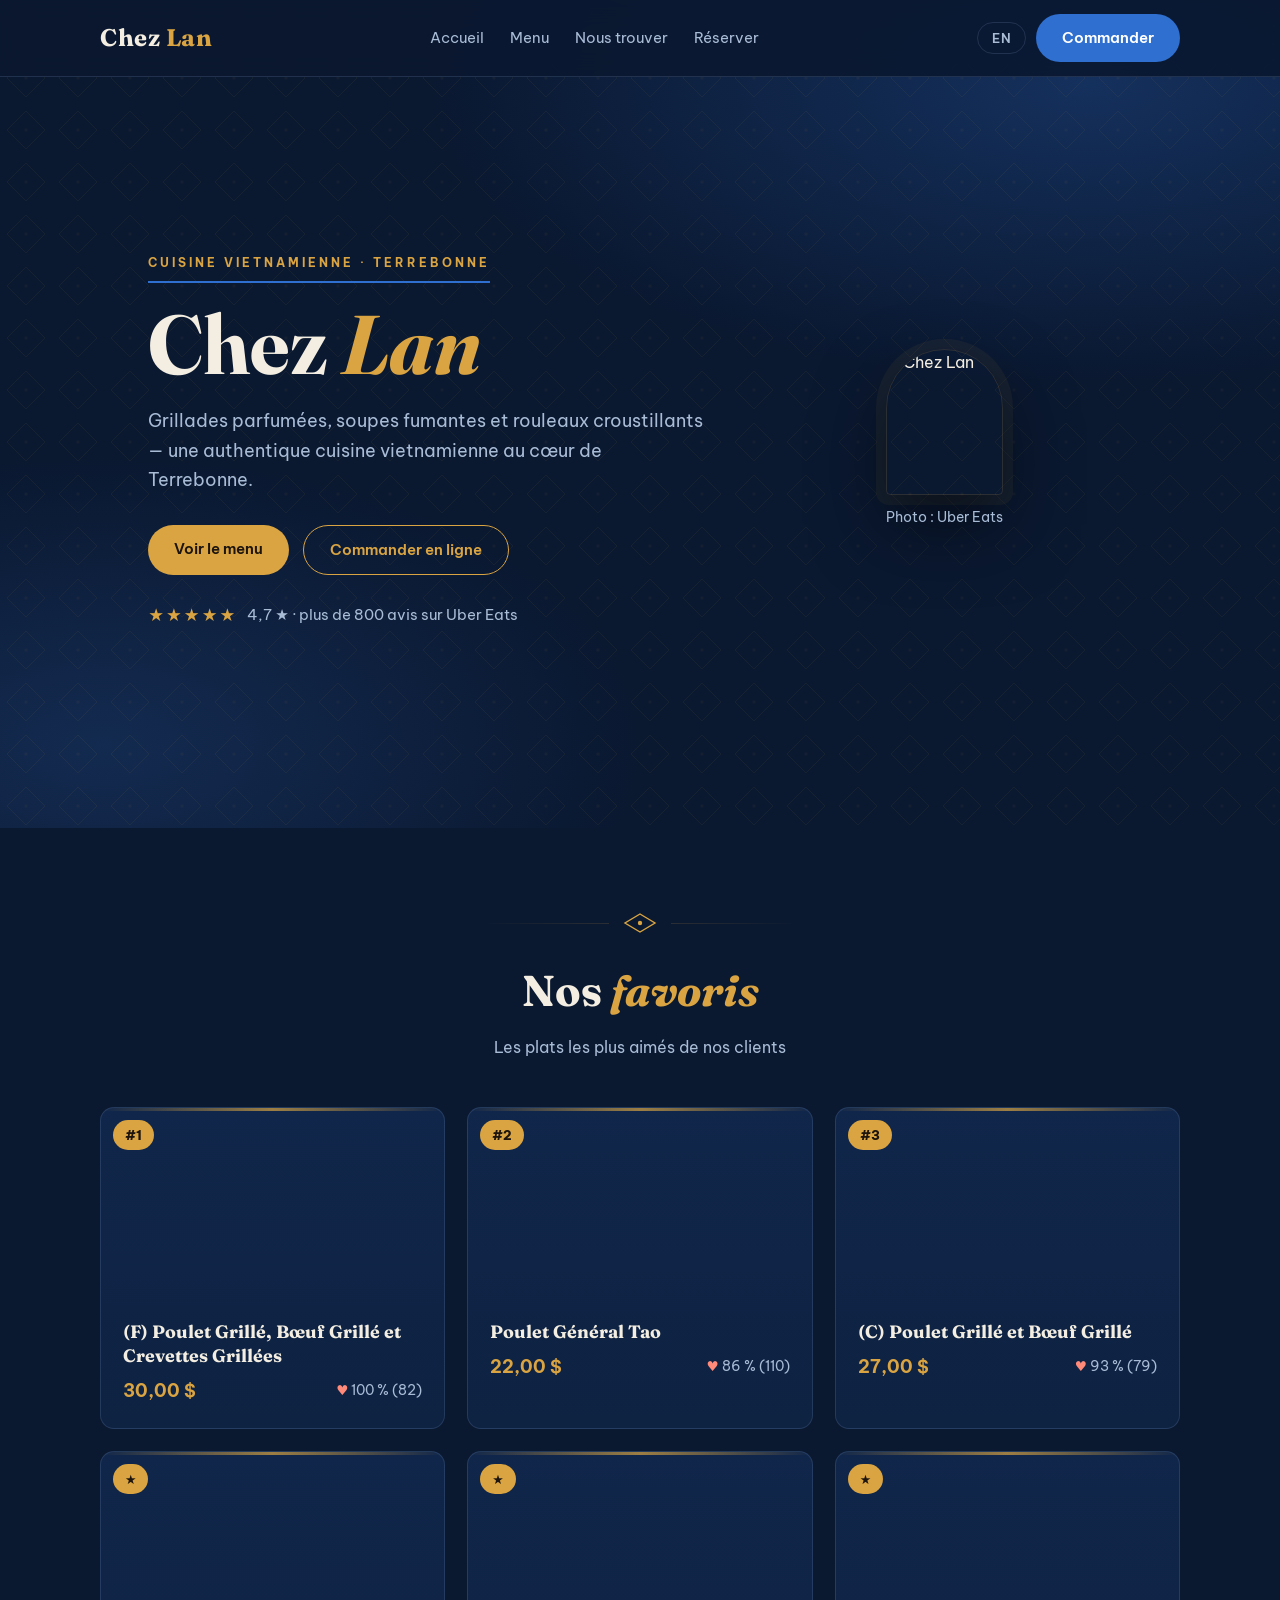
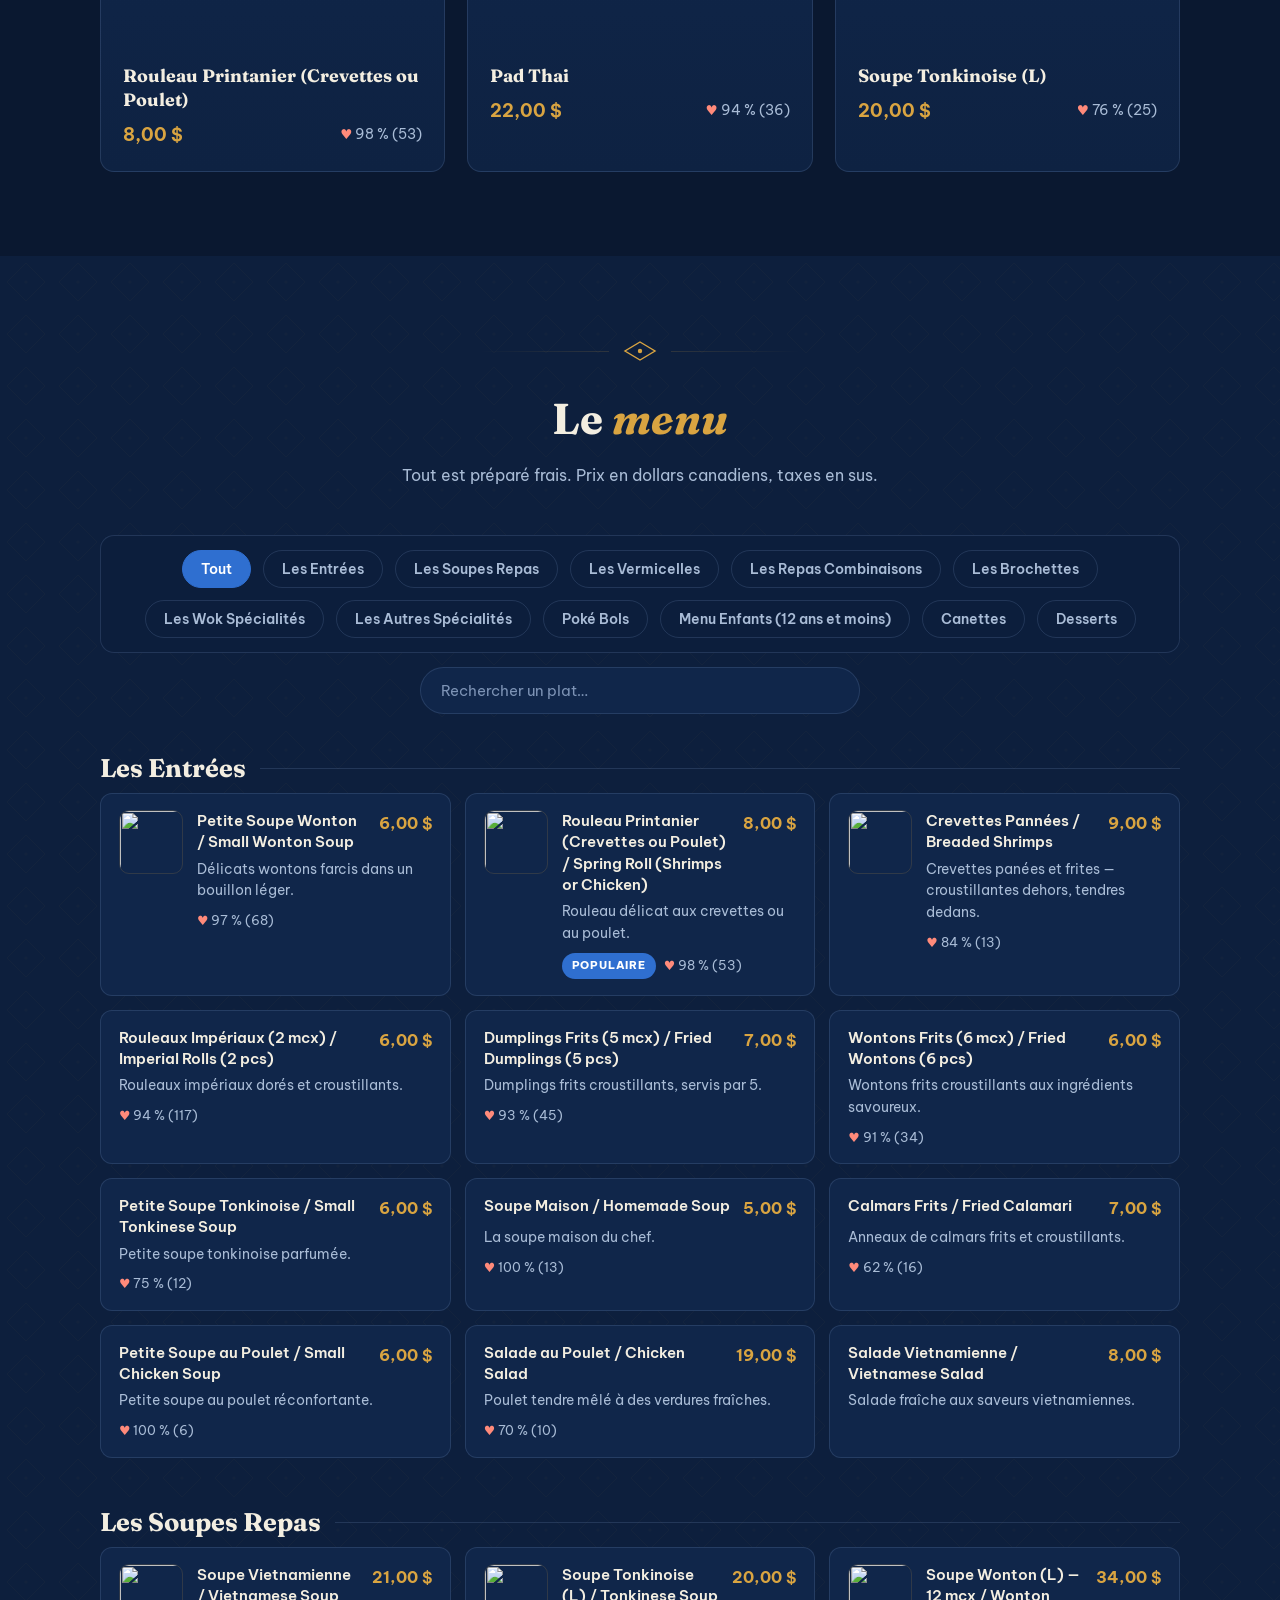
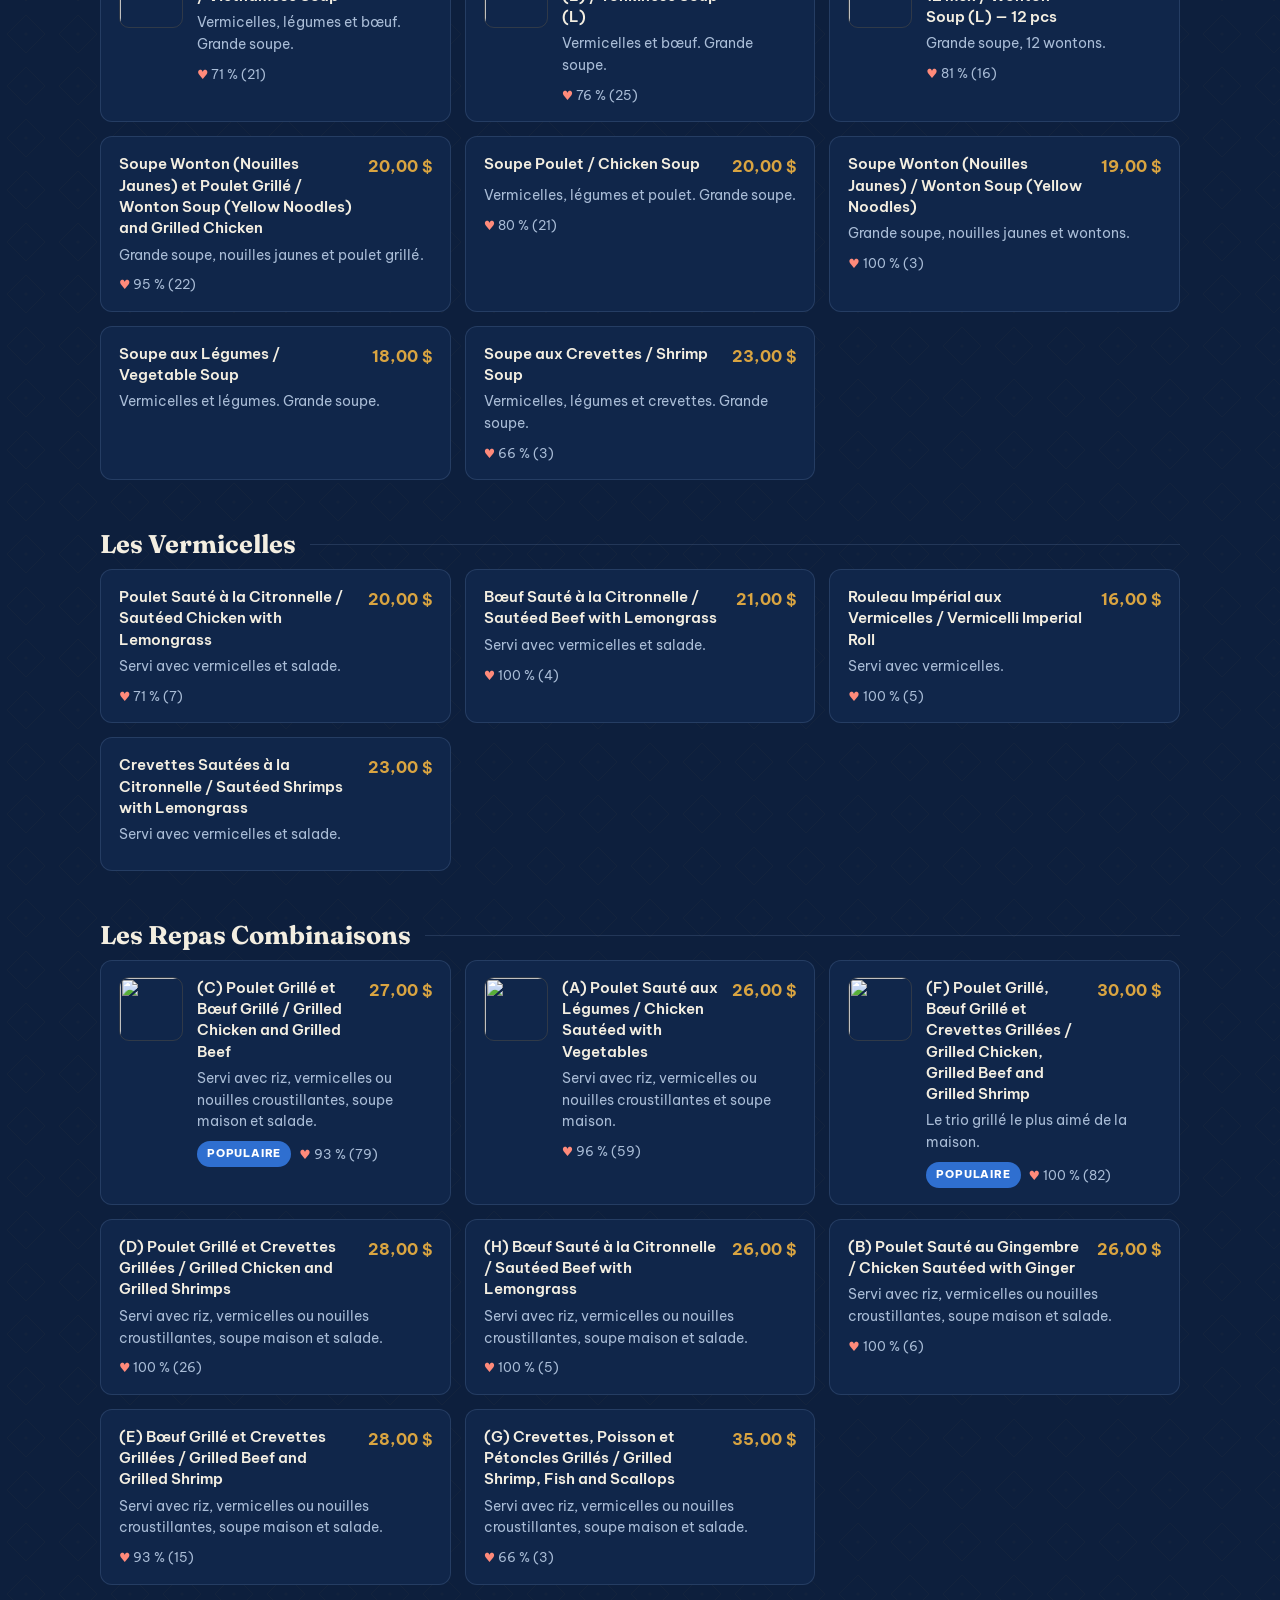
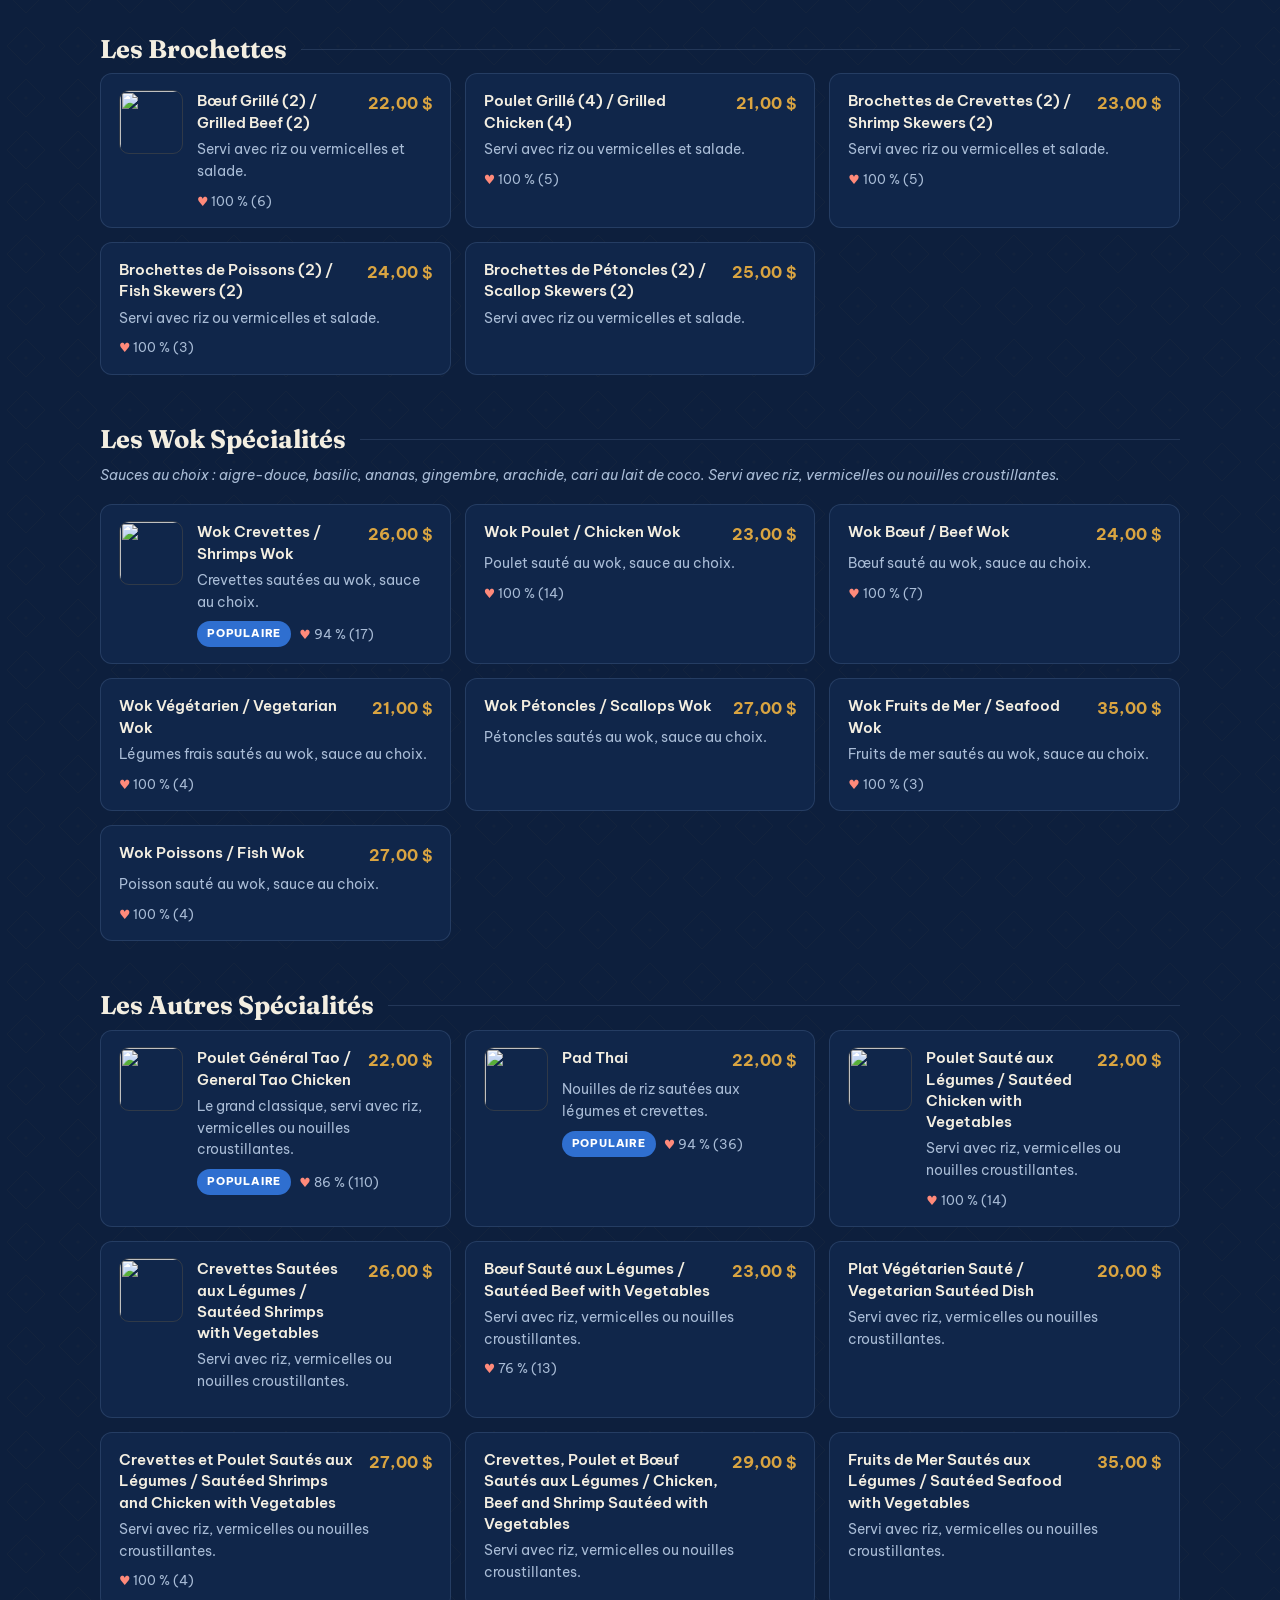
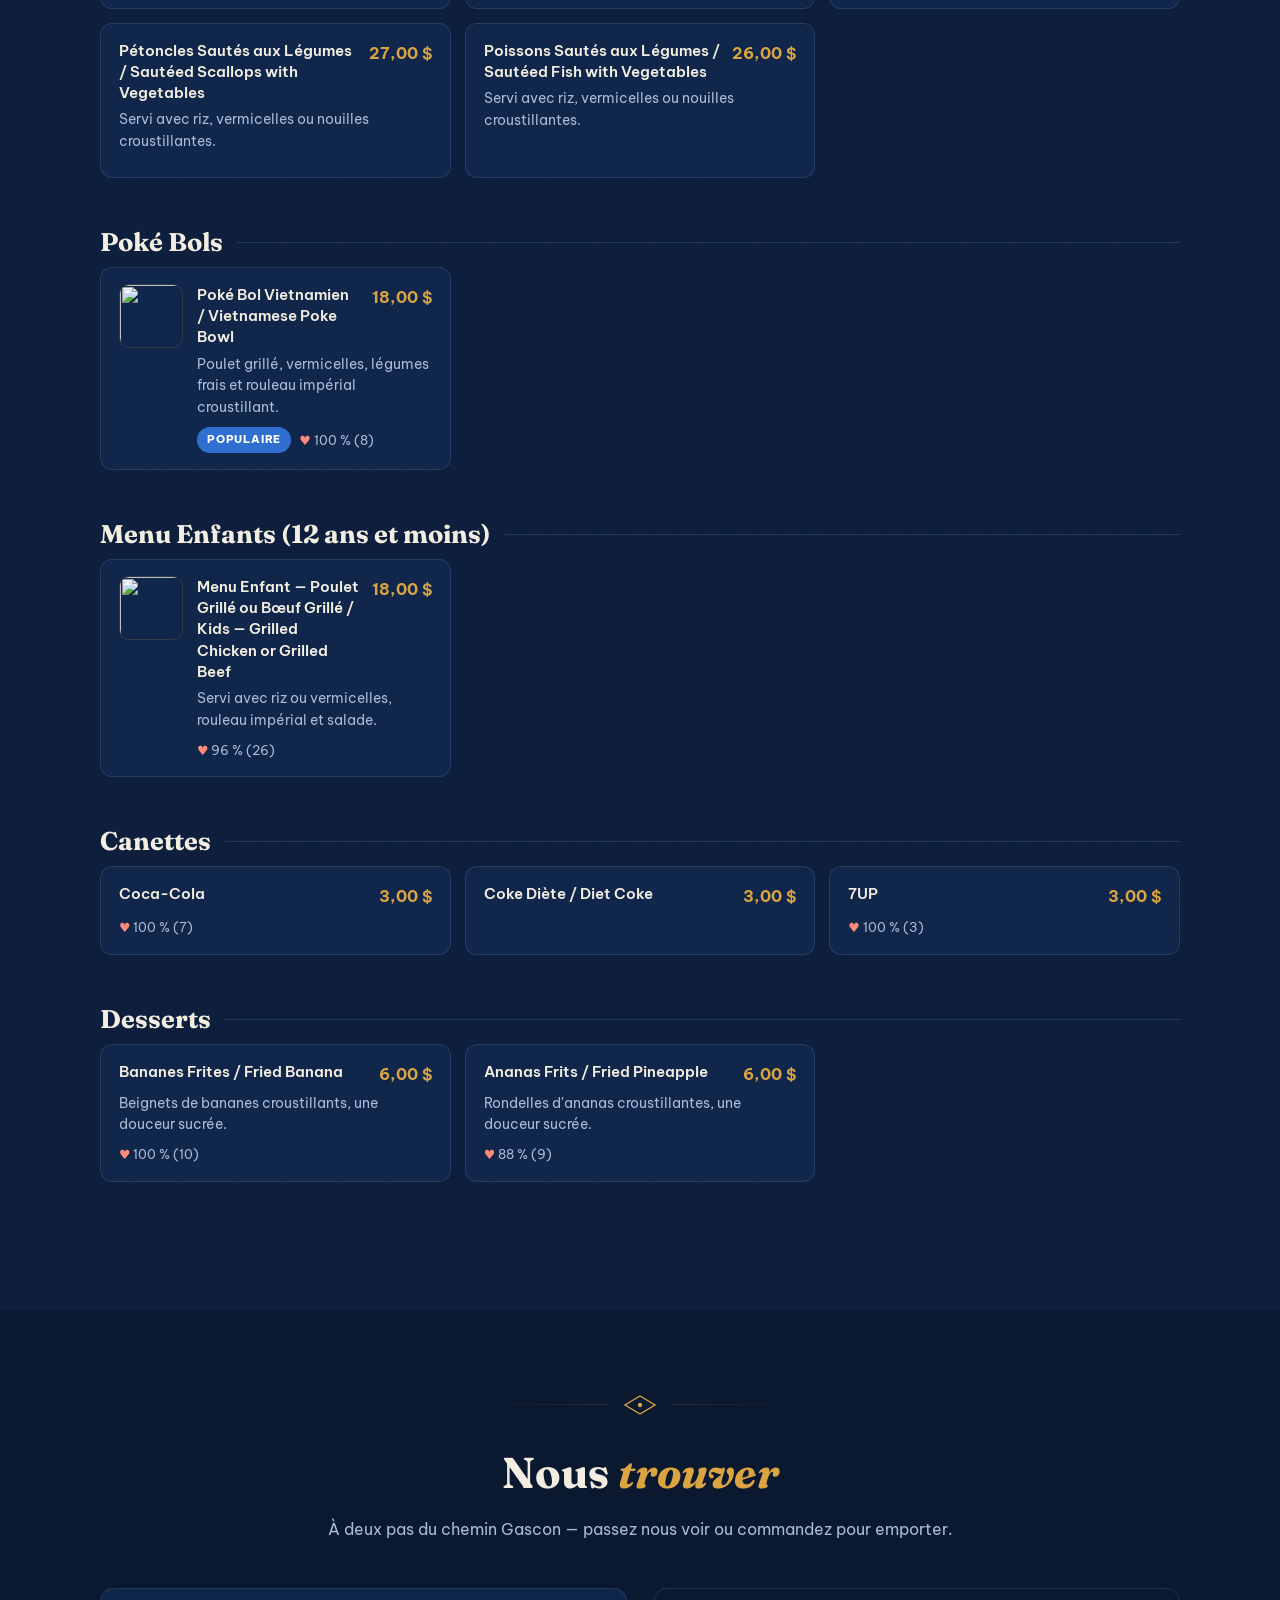
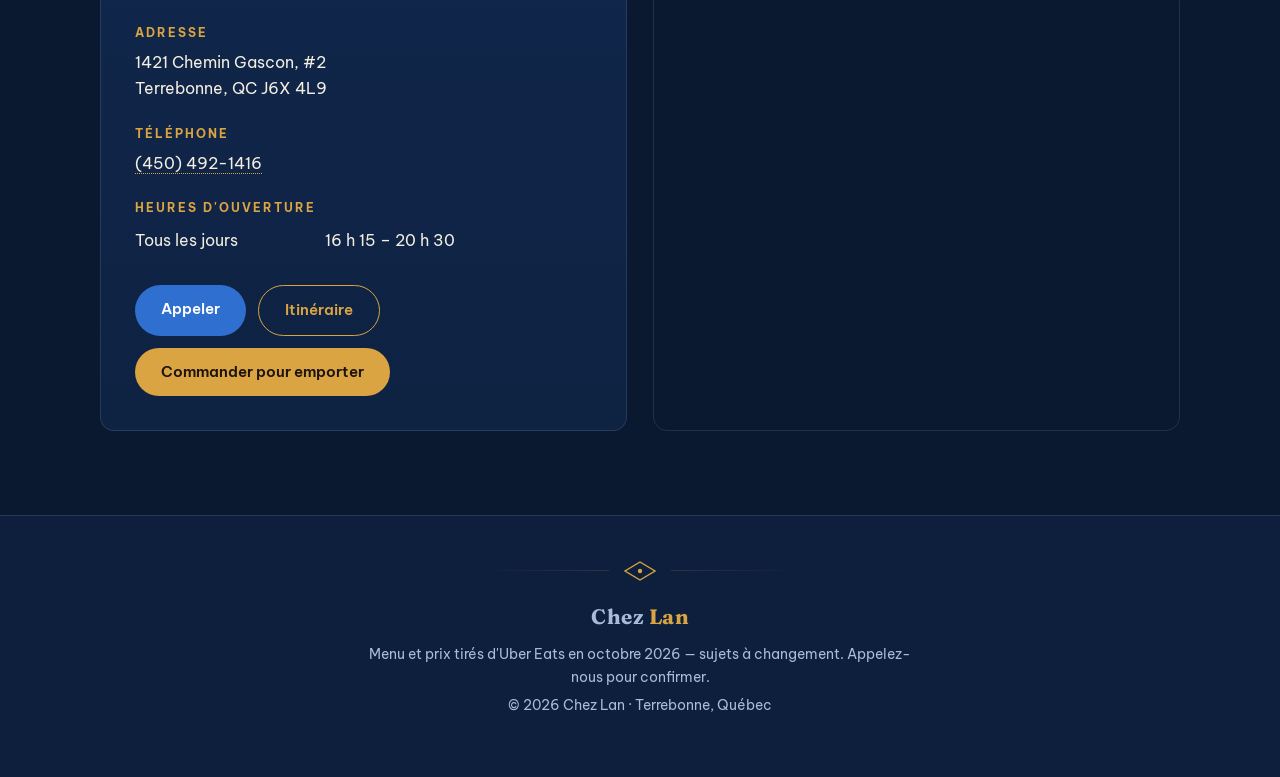
==== index.html @ f4a665b8 "Cache-bust assets; clearer activation error message" ====
<!DOCTYPE html>
<html lang="fr">
<head>
<meta charset="UTF-8">
<meta name="viewport" content="width=device-width, initial-scale=1.0">
<title>Chez Lan · Cuisine vietnamienne à Terrebonne</title>
<meta name="description" content="Chez Lan — authentique cuisine vietnamienne à Terrebonne. Grillades, soupes tonkinoises, vermicelles, rouleaux impériaux. Commandez en ligne ou appelez le (450) 492-1416.">
<link rel="preconnect" href="https://fonts.googleapis.com">
<link rel="preconnect" href="https://fonts.gstatic.com" crossorigin>
<link href="https://fonts.googleapis.com/css2?family=Fraunces:ital,opsz,wght@0,9..144,500;0,9..144,700;1,9..144,500;1,9..144,700&family=Be+Vietnam+Pro:wght@400;500;600;700&display=swap" rel="stylesheet">
<link rel="stylesheet" href="styles.css?v=2">
</head>
<body>

<nav class="nav">
  <div class="nav-inner">
    <a class="brand" href="#top">Chez <span>Lan</span></a>
    <div class="nav-links">
      <a href="#top" data-i18n="nav.home">Accueil</a>
      <a href="#favoris" data-i18n="nav.menu">Menu</a>
      <a href="#infos" data-i18n="nav.info">Nous trouver</a>
      <a href="reservation.html" data-i18n="nav.book">Réserver</a>
    </div>
    <div class="nav-cta">
      <button class="nav-toggle" id="navToggle" aria-label="Menu">☰</button>
      <button class="lang-toggle" id="langBtn">EN</button>
      <a class="btn order-link" href="#" target="_blank" rel="noopener" data-i18n="nav.order">Commander</a>
    </div>
  </div>
</nav>

<header class="hero" id="top">
  <div class="wrap">
    <div class="hero-grid no-photo" id="heroGrid">
      <div class="hero-content">
        <span class="kicker" data-i18n="hero.kicker">Cuisine vietnamienne · Terrebonne</span>
        <h1>Chez <em>Lan</em></h1>
        <p class="lead" data-i18n="hero.sub">Grillades parfumées, soupes fumantes et rouleaux croustillants — une authentique cuisine vietnamienne au cœur de Terrebonne.</p>
        <div class="hero-ctas">
          <a class="btn btn-gold" href="#menu" data-i18n="hero.cta1">Voir le menu</a>
          <a class="btn btn-outline order-link" href="#" target="_blank" rel="noopener" data-i18n="hero.cta2">Commander en ligne</a>
        </div>
        <div class="rating">
          <span class="stars">★★★★★</span>
          <span data-i18n="hero.rating">4,7 ★ · plus de 800 avis sur Uber Eats</span>
        </div>
      </div>
      <figure class="hero-photo" id="heroPhoto" style="display:none">
        <div>
          <img id="heroImg" src="" alt="Chez Lan" referrerpolicy="no-referrer">
          <figcaption data-i18n="hero.photocap">Photo : Uber Eats</figcaption>
        </div>
      </figure>
    </div>
  </div>
</header>

<section id="favoris">
  <div class="wrap">
    <div class="sec-head">
      <div class="vn-divider" aria-hidden="true">
        <svg width="34" height="22" viewBox="0 0 34 22"><path d="M17 2 L32 11 L17 20 L2 11 Z" fill="none" stroke="#d9a441" stroke-width="1.4"/><circle cx="17" cy="11" r="2.2" fill="#d9a441"/></svg>
      </div>
      <h2 data-i18n="fav.title">Nos <em>favoris</em></h2>
      <p data-i18n="fav.sub">Les plats les plus aimés de nos clients</p>
    </div>
    <div class="fav-grid" id="favGrid"></div>
  </div>
</section>

<section id="menu">
  <div class="wrap">
    <div class="sec-head">
      <div class="vn-divider" aria-hidden="true">
        <svg width="34" height="22" viewBox="0 0 34 22"><path d="M17 2 L32 11 L17 20 L2 11 Z" fill="none" stroke="#d9a441" stroke-width="1.4"/><circle cx="17" cy="11" r="2.2" fill="#d9a441"/></svg>
      </div>
      <h2 data-i18n="menu.title">Le <em>menu</em></h2>
      <p data-i18n="menu.sub">Tout est préparé frais. Prix en dollars canadiens, taxes en sus.</p>
    </div>
    <div class="menu-controls" id="tabs"></div>
    <div class="search-row">
      <input class="search" id="search" data-i18n-ph="menu.search" placeholder="Rechercher un plat…">
    </div>
    <div id="menuList"></div>
  </div>
</section>

<section id="infos">
  <div class="wrap">
    <div class="sec-head">
      <div class="vn-divider" aria-hidden="true">
        <svg width="34" height="22" viewBox="0 0 34 22"><path d="M17 2 L32 11 L17 20 L2 11 Z" fill="none" stroke="#d9a441" stroke-width="1.4"/><circle cx="17" cy="11" r="2.2" fill="#d9a441"/></svg>
      </div>
      <h2 data-i18n="info.title">Nous <em>trouver</em></h2>
      <p data-i18n="info.sub">À deux pas du chemin Gascon — passez nous voir ou commandez pour emporter.</p>
    </div>
    <div class="info-grid">
      <div class="info-card">
        <div class="info-row">
          <h4 data-i18n="info.addr">Adresse</h4>
          <p>1421 Chemin Gascon, #2<br>Terrebonne, QC J6X 4L9</p>
        </div>
        <div class="info-row">
          <h4 data-i18n="info.phone">Téléphone</h4>
          <p><a href="tel:+14504921416">(450) 492-1416</a></p>
        </div>
        <div class="info-row">
          <h4 data-i18n="info.hours">Heures d'ouverture</h4>
          <div class="hours-line"><span data-i18n="info.everyday">Tous les jours</span><span data-i18n="info.hourval">16 h 15 – 20 h 30</span></div>
        </div>
        <div class="info-ctas">
          <a class="btn" href="tel:+14504921416" data-i18n="info.call">Appeler</a>
          <a class="btn btn-outline" href="https://www.google.com/maps/dir/?api=1&destination=1421+Chemin+Gascon+Terrebonne+QC" target="_blank" rel="noopener" data-i18n="info.directions">Itinéraire</a>
          <a class="btn btn-gold order-link" href="#" target="_blank" rel="noopener" data-i18n="info.order">Commander pour emporter</a>
        </div>
      </div>
      <div class="map-frame">
        <iframe title="Carte — Chez Lan, Terrebonne" loading="lazy"
          src="https://www.google.com/maps?q=1421%20Chemin%20Gascon%2C%20Terrebonne%2C%20QC%20J6X%204L9&output=embed"></iframe>
      </div>
    </div>
  </div>
</section>

<footer>
  <div class="wrap">
    <div class="vn-divider" aria-hidden="true">
      <svg width="34" height="22" viewBox="0 0 34 22"><path d="M17 2 L32 11 L17 20 L2 11 Z" fill="none" stroke="#d9a441" stroke-width="1.4"/><circle cx="17" cy="11" r="2.2" fill="#d9a441"/></svg>
    </div>
    <span class="brand">Chez <span>Lan</span></span>
    <p data-i18n="foot.note">Menu et prix tirés d'Uber Eats en octobre 2026 — sujets à changement. Appelez-nous pour confirmer.</p>
    <p data-i18n="foot.rights">© 2026 Chez Lan · Terrebonne, Québec</p>
  </div>
</footer>

<script src="menu.js?v=2"></script>
<script src="app.js?v=2"></script>
</body>
</html>
---- styles.css ----
/* Chez Lan — blue porcelain theme. Deep sea navy + cobalt + gold,
   with a faint Vietnamese brocade diamond pattern. */
:root {
  --bg: #0a1830;
  --bg2: #0d1f3d;
  --card: #10264a;
  --card2: #0e2242;
  --cream: #f3eee1;
  --muted: #a9bcd6;
  --blue: #2f6fd0;
  --blue-deep: #1b3a6b;
  --gold: #d9a441;
  --gold-soft: rgba(217, 164, 65, 0.16);
  --line: rgba(147, 180, 226, 0.16);
  --radius: 14px;
  --font-display: "Fraunces", Georgia, serif;
  --font-body: "Be Vietnam Pro", "Inter", system-ui, sans-serif;
  --brocade: url("data:image/svg+xml,%3Csvg xmlns='http://www.w3.org/2000/svg' width='52' height='52'%3E%3Cpath d='M26 7 L45 26 L26 45 L7 26 Z' fill='none' stroke='%23d9a441' stroke-opacity='0.06'/%3E%3Ccircle cx='26' cy='26' r='1.6' fill='%23d9a441' fill-opacity='0.05'/%3E%3C/svg%3E");
}

* { margin: 0; padding: 0; box-sizing: border-box; }
html { scroll-behavior: smooth; }
body {
  font-family: var(--font-body);
  background: var(--bg);
  color: var(--cream);
  line-height: 1.6;
  -webkit-font-smoothing: antialiased;
}
img { max-width: 100%; display: block; }
a { color: inherit; }

.wrap { max-width: 1120px; margin: 0 auto; padding: 0 20px; }

/* ---------- Nav ---------- */
.nav {
  position: fixed; top: 0; left: 0; right: 0; z-index: 50;
  background: rgba(10, 24, 48, 0.9);
  backdrop-filter: blur(12px);
  border-bottom: 1px solid var(--line);
}
.nav-inner {
  max-width: 1120px; margin: 0 auto; padding: 14px 20px;
  display: flex; align-items: center; justify-content: space-between; gap: 12px;
}
.brand { font-family: var(--font-display); font-size: 1.5rem; font-weight: 700; letter-spacing: 0.5px; text-decoration: none; }
.brand span { color: var(--gold); }
.nav-links { display: flex; gap: 26px; align-items: center; }
.nav-links a { text-decoration: none; color: var(--muted); font-size: 0.95rem; transition: color 0.2s; }
.nav-links a:hover { color: var(--cream); }
.btn {
  display: inline-block; background: var(--blue); color: #fff; text-decoration: none;
  padding: 12px 26px; border-radius: 999px; font-weight: 600; font-size: 0.95rem;
  border: none; cursor: pointer; transition: transform 0.15s, background 0.2s;
}
.btn:hover { background: #2560b8; transform: translateY(-1px); }
.btn-gold { background: var(--gold); color: #1c140d; }
.btn-gold:hover { background: #c4932f; }
.btn-outline { background: transparent; border: 1.5px solid var(--gold); color: var(--gold); }
.btn-outline:hover { background: rgba(217,164,65,0.12); }
.lang-toggle {
  background: transparent; border: 1px solid var(--line); color: var(--muted);
  border-radius: 999px; padding: 7px 14px; font-size: 0.82rem; cursor: pointer;
  font-weight: 600; letter-spacing: 0.5px; font-family: var(--font-body);
}
.lang-toggle:hover { color: var(--cream); border-color: var(--gold); }
.nav-cta { display: flex; gap: 10px; align-items: center; }
.nav-toggle {
  display: none; background: transparent; border: 1px solid var(--line); color: var(--cream);
  border-radius: 10px; padding: 8px 13px; font-size: 1.05rem; cursor: pointer; font-family: var(--font-body);
}
.nav-toggle:hover { border-color: var(--gold); }

/* ---------- Hero ---------- */
.hero {
  min-height: 92vh; display: flex; align-items: center; position: relative;
  padding: 130px 0 80px; overflow: hidden;
  background:
    radial-gradient(1100px 500px at 85% 10%, rgba(47, 111, 208, 0.28), transparent 60%),
    radial-gradient(900px 480px at 8% 90%, rgba(27, 58, 107, 0.55), transparent 60%),
    var(--bg);
}
.hero::before {
  content: ""; position: absolute; inset: 0;
  background-image: var(--brocade);
  pointer-events: none;
}
.hero-grid {
  position: relative; display: grid; grid-template-columns: 1.2fr 0.8fr;
  gap: 50px; align-items: center; width: 100%;
}
.hero-grid.no-photo { grid-template-columns: 1fr; max-width: 760px; }
.kicker {
  display: inline-block; color: var(--gold); text-transform: uppercase; letter-spacing: 3px;
  font-size: 0.78rem; font-weight: 700; margin-bottom: 18px;
  border-bottom: 2px solid var(--blue); padding-bottom: 8px;
}
.hero h1 {
  font-family: var(--font-display); font-size: clamp(3rem, 8vw, 5.2rem);
  line-height: 1.05; font-weight: 700; margin-bottom: 18px;
}
.hero h1 em { color: var(--gold); font-style: italic; }
.hero p.lead { font-size: 1.15rem; color: var(--muted); max-width: 560px; margin-bottom: 30px; }
.hero-ctas { display: flex; gap: 14px; flex-wrap: wrap; margin-bottom: 26px; }
.rating { display: flex; align-items: center; gap: 10px; color: var(--muted); font-size: 0.95rem; }
.rating .stars { color: var(--gold); letter-spacing: 2px; font-size: 1.1rem; }
.hero-photo { display: flex; justify-content: center; }
.hero-photo img {
  width: min(380px, 100%); aspect-ratio: 4 / 5; object-fit: cover;
  border-radius: 190px 190px var(--radius) var(--radius);
  border: 1px solid var(--gold-soft);
  box-shadow: 0 30px 70px rgba(0, 0, 0, 0.5), 0 0 0 10px rgba(217, 164, 65, 0.06);
}
.hero-photo figcaption { text-align: center; color: var(--muted); font-size: 0.85rem; margin-top: 12px; }

/* ---------- Sections ---------- */
section { padding: 84px 0; position: relative; }
.sec-head { text-align: center; max-width: 640px; margin: 0 auto 46px; }
.sec-head h2 { font-family: var(--font-display); font-size: clamp(1.9rem, 4vw, 2.7rem); margin-bottom: 10px; }
.sec-head h2 em { color: var(--gold); font-style: italic; }
.sec-head p { color: var(--muted); }
.vn-divider { display: flex; align-items: center; gap: 14px; justify-content: center; margin: 0 auto 22px; max-width: 320px; }
.vn-divider::before, .vn-divider::after { content: ""; flex: 1; height: 1px; background: linear-gradient(90deg, transparent, var(--gold-soft)); }
.vn-divider::after { background: linear-gradient(90deg, var(--gold-soft), transparent); }
.vn-divider svg { flex: none; }

/* ---------- Featured ---------- */
.fav-grid { display: grid; grid-template-columns: repeat(auto-fit, minmax(300px, 1fr)); gap: 22px; }
.fav-card {
  background: linear-gradient(180deg, var(--card), var(--card2));
  border: 1px solid var(--line); border-radius: var(--radius);
  overflow: hidden; transition: transform 0.2s, box-shadow 0.2s, border-color 0.2s;
  position: relative;
}
.fav-card::before {
  content: ""; position: absolute; inset: 0 0 auto 0; height: 3px;
  background: linear-gradient(90deg, transparent, var(--gold), transparent);
  opacity: 0.7;
}
.fav-card:hover { transform: translateY(-4px); box-shadow: 0 18px 40px rgba(0,0,0,0.45); border-color: rgba(217,164,65,0.4); }
.fav-img { height: 190px; background-size: cover; background-position: center; position: relative; }
.fav-rank {
  position: absolute; top: 12px; left: 12px; background: var(--gold); color: #1c140d;
  font-weight: 800; font-size: 0.8rem; padding: 5px 12px; border-radius: 999px; z-index: 2;
}
.fav-body { padding: 22px; }
.fav-body h3 { font-family: var(--font-display); font-size: 1.12rem; margin-bottom: 8px; line-height: 1.35; }
.fav-meta { display: flex; justify-content: space-between; align-items: center; }
.price { color: var(--gold); font-weight: 700; font-size: 1.15rem; }
.like { color: var(--muted); font-size: 0.85rem; }
.like b { color: #ff8a7a; }

/* ---------- Menu ---------- */
#menu { background: var(--bg2); }
#menu::before { content: ""; position: absolute; inset: 0; background-image: var(--brocade); opacity: 0.5; pointer-events: none; }
#menu .wrap { position: relative; }
.menu-controls {
  display: flex; gap: 12px; flex-wrap: wrap; justify-content: center;
  margin-bottom: 14px; position: sticky; top: 64px; z-index: 20;
  background: rgba(13, 31, 61, 0.96); backdrop-filter: blur(10px);
  padding: 14px 10px; border-radius: var(--radius); border: 1px solid var(--line);
}
.tab {
  background: transparent; border: 1px solid var(--line); color: var(--muted);
  padding: 9px 18px; border-radius: 999px; cursor: pointer; font-size: 0.88rem; font-weight: 600;
  transition: all 0.18s; font-family: var(--font-body);
}
.tab:hover { color: var(--cream); border-color: var(--gold); }
.tab.active { background: var(--blue); border-color: var(--blue); color: #fff; }
.search-row { display: flex; justify-content: center; margin-bottom: 34px; }
.search {
  width: 100%; max-width: 440px; background: var(--card); border: 1px solid var(--line);
  color: var(--cream); padding: 13px 20px; border-radius: 999px; font-size: 0.95rem; font-family: var(--font-body);
}
.search::placeholder { color: #7d93b5; }
.search:focus { outline: none; border-color: var(--gold); }
.cat-block { margin-bottom: 44px; }
.cat-title {
  font-family: var(--font-display); font-size: 1.6rem; margin-bottom: 4px;
  display: flex; align-items: center; gap: 14px;
}
.cat-title::after { content: ""; flex: 1; height: 1px; background: var(--line); }
.cat-note { color: var(--muted); font-size: 0.88rem; margin-bottom: 18px; font-style: italic; }
.dish-grid { display: grid; grid-template-columns: repeat(auto-fill, minmax(320px, 1fr)); gap: 14px; }
.dish {
  background: var(--card); border: 1px solid var(--line); border-radius: 12px;
  padding: 16px 18px; display: flex; gap: 14px; align-items: flex-start;
  transition: border-color 0.18s;
}
.dish:hover { border-color: rgba(217,164,65,0.45); }
.dish-thumb {
  width: 64px; height: 64px; border-radius: 10px; object-fit: cover; flex: none;
  border: 1px solid var(--gold-soft);
}
.dish-main { flex: 1; display: flex; flex-direction: column; gap: 6px; min-width: 0; }
.dish-top { display: flex; justify-content: space-between; gap: 12px; align-items: flex-start; }
.dish h3 { font-size: 0.95rem; font-weight: 600; line-height: 1.4; }
.dish .price { white-space: nowrap; font-size: 1.02rem; }
.dish p { color: var(--muted); font-size: 0.85rem; }
.dish-foot { display: flex; gap: 8px; align-items: center; margin-top: 2px; flex-wrap: wrap; }
.badge {
  font-size: 0.7rem; font-weight: 800; text-transform: uppercase; letter-spacing: 0.8px;
  padding: 4px 10px; border-radius: 999px;
}
.badge.bogo { background: var(--gold); color: #1c140d; }
.badge.free40 { background: #2e7d4f; color: #fff; }
.badge.pop { background: var(--blue); color: #fff; }
.dish .like { font-size: 0.8rem; }
.no-results { text-align: center; color: var(--muted); padding: 50px 0; font-size: 1.05rem; }

/* ---------- Info ---------- */
.info-grid { display: grid; grid-template-columns: 1fr 1fr; gap: 26px; align-items: stretch; }
.info-card {
  background: linear-gradient(180deg, var(--card), var(--card2));
  border: 1px solid var(--line); border-radius: var(--radius);
  padding: 34px; display: flex; flex-direction: column; gap: 22px;
}
.info-row h4 { color: var(--gold); text-transform: uppercase; font-size: 0.78rem; letter-spacing: 2px; margin-bottom: 6px; }
.info-row p, .info-row a { font-size: 1.02rem; }
.info-row a { color: var(--cream); text-decoration: none; border-bottom: 1px dotted var(--gold); }
.info-row a:hover { color: var(--gold); }
.hours-line { display: flex; justify-content: space-between; max-width: 320px; padding: 4px 0; border-bottom: 1px dashed rgba(147,180,226,0.2); }
.hours-line:last-child { border-bottom: none; }
.info-ctas { display: flex; gap: 12px; flex-wrap: wrap; margin-top: 6px; }
.map-frame { border-radius: var(--radius); overflow: hidden; border: 1px solid var(--line); min-height: 380px; }
.map-frame iframe { width: 100%; height: 100%; min-height: 380px; border: 0; filter: hue-rotate(180deg) saturate(0.7) brightness(0.92); }

/* ---------- Reservation ---------- */
.res-hero { padding: 130px 0 10px; background:
  radial-gradient(900px 400px at 80% 0%, rgba(47, 111, 208, 0.22), transparent 60%), var(--bg); }
.res-hero::before { content: ""; position: absolute; inset: 0; background-image: var(--brocade); pointer-events: none; }
.res-hero .wrap { position: relative; }
.res-main { padding-top: 40px; }
.res-grid { display: grid; grid-template-columns: 1.5fr 1fr; gap: 26px; align-items: start; }
.res-card {
  background: linear-gradient(180deg, var(--card), var(--card2));
  border: 1px solid var(--line); border-radius: var(--radius); padding: 34px;
}
.field-row { display: grid; grid-template-columns: 1fr 1fr 1fr; gap: 14px; }
.field-row.two { grid-template-columns: 1fr 1fr; }
.field { display: flex; flex-direction: column; gap: 7px; margin-bottom: 16px; }
.field label { font-size: 0.82rem; font-weight: 700; text-transform: uppercase; letter-spacing: 1.2px; color: var(--gold); }
.field input, .field select, .field textarea {
  background: var(--bg2); border: 1px solid var(--line); color: var(--cream);
  padding: 13px 15px; border-radius: 10px; font-size: 0.98rem; font-family: var(--font-body);
  width: 100%; color-scheme: dark;
}
.field input:focus, .field select:focus, .field textarea:focus { outline: none; border-color: var(--gold); }
.field textarea { resize: vertical; }
.btn-block { width: 100%; padding: 15px; font-size: 1.02rem; margin-top: 6px; }
.btn:disabled { opacity: 0.6; cursor: wait; transform: none; }
.form-error {
  background: rgba(200, 69, 44, 0.14); border: 1px solid rgba(200, 69, 44, 0.5);
  color: #ffb4a6; padding: 12px 16px; border-radius: 10px; font-size: 0.9rem; margin-bottom: 14px;
}
.res-note { color: var(--muted); font-size: 0.88rem; margin-top: 14px; text-align: center; }
.res-aside p.res-note { text-align: left; margin-top: 0; }
.res-success { text-align: center; padding: 20px 0; }
.success-check {
  width: 72px; height: 72px; margin: 0 auto 18px; border-radius: 50%;
  background: rgba(46, 125, 79, 0.18); border: 2px solid #2e7d4f; color: #7bd9a2;
  font-size: 2rem; display: flex; align-items: center; justify-content: center;
}
.res-success h3 { font-family: var(--font-display); font-size: 1.6rem; margin-bottom: 10px; }
.res-success p { color: var(--muted); margin-bottom: 22px; }

/* ---------- Footer ---------- */
footer { border-top: 1px solid var(--line); padding: 44px 0 54px; text-align: center; color: var(--muted); font-size: 0.88rem; background: var(--bg2); }
footer .brand { font-size: 1.3rem; display: block; margin-bottom: 10px; }
footer p { max-width: 560px; margin: 6px auto; }
footer .vn-divider { margin-bottom: 18px; }

/* ---------- Responsive ---------- */
@media (max-width: 860px) {
  .nav-links { display: none; }
  .nav-toggle { display: block; }
  .nav-links.open {
    display: flex; position: absolute; top: 100%; left: 0; right: 0;
    background: rgba(10, 24, 48, 0.98); backdrop-filter: blur(12px);
    flex-direction: column; align-items: stretch; gap: 0;
    padding: 8px 20px 16px; border-bottom: 1px solid var(--line);
  }
  .nav-links.open a { padding: 12px 0; font-size: 1.02rem; border-bottom: 1px solid rgba(147,180,226,0.1); }
  .nav-links.open a:last-child { border-bottom: none; }
  .hero-grid { grid-template-columns: 1fr; }
  .hero-photo { order: -1; }
  .hero-photo img { width: min(280px, 80%); }
  .info-grid { grid-template-columns: 1fr; }
  .res-grid { grid-template-columns: 1fr; }
  .field-row { grid-template-columns: 1fr; }
  .menu-controls { top: 60px; }
  section { padding: 60px 0; }
}
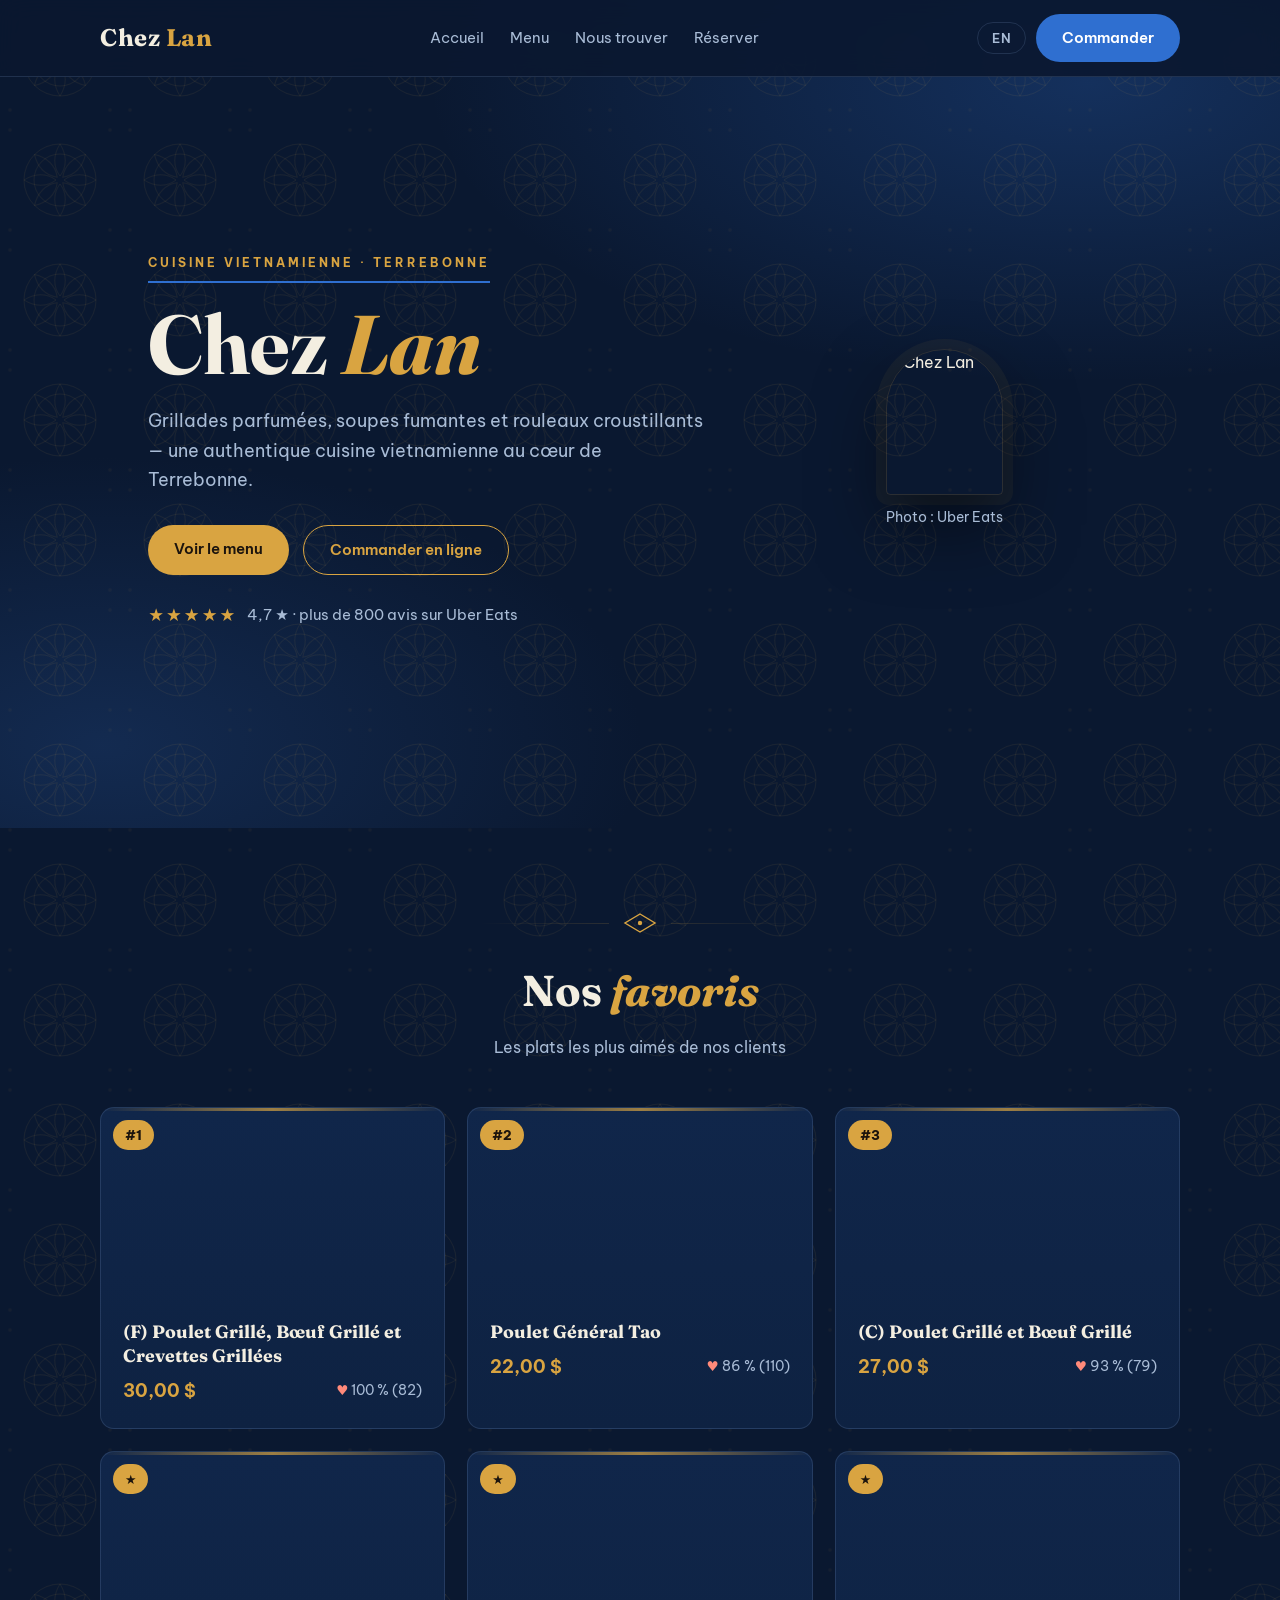
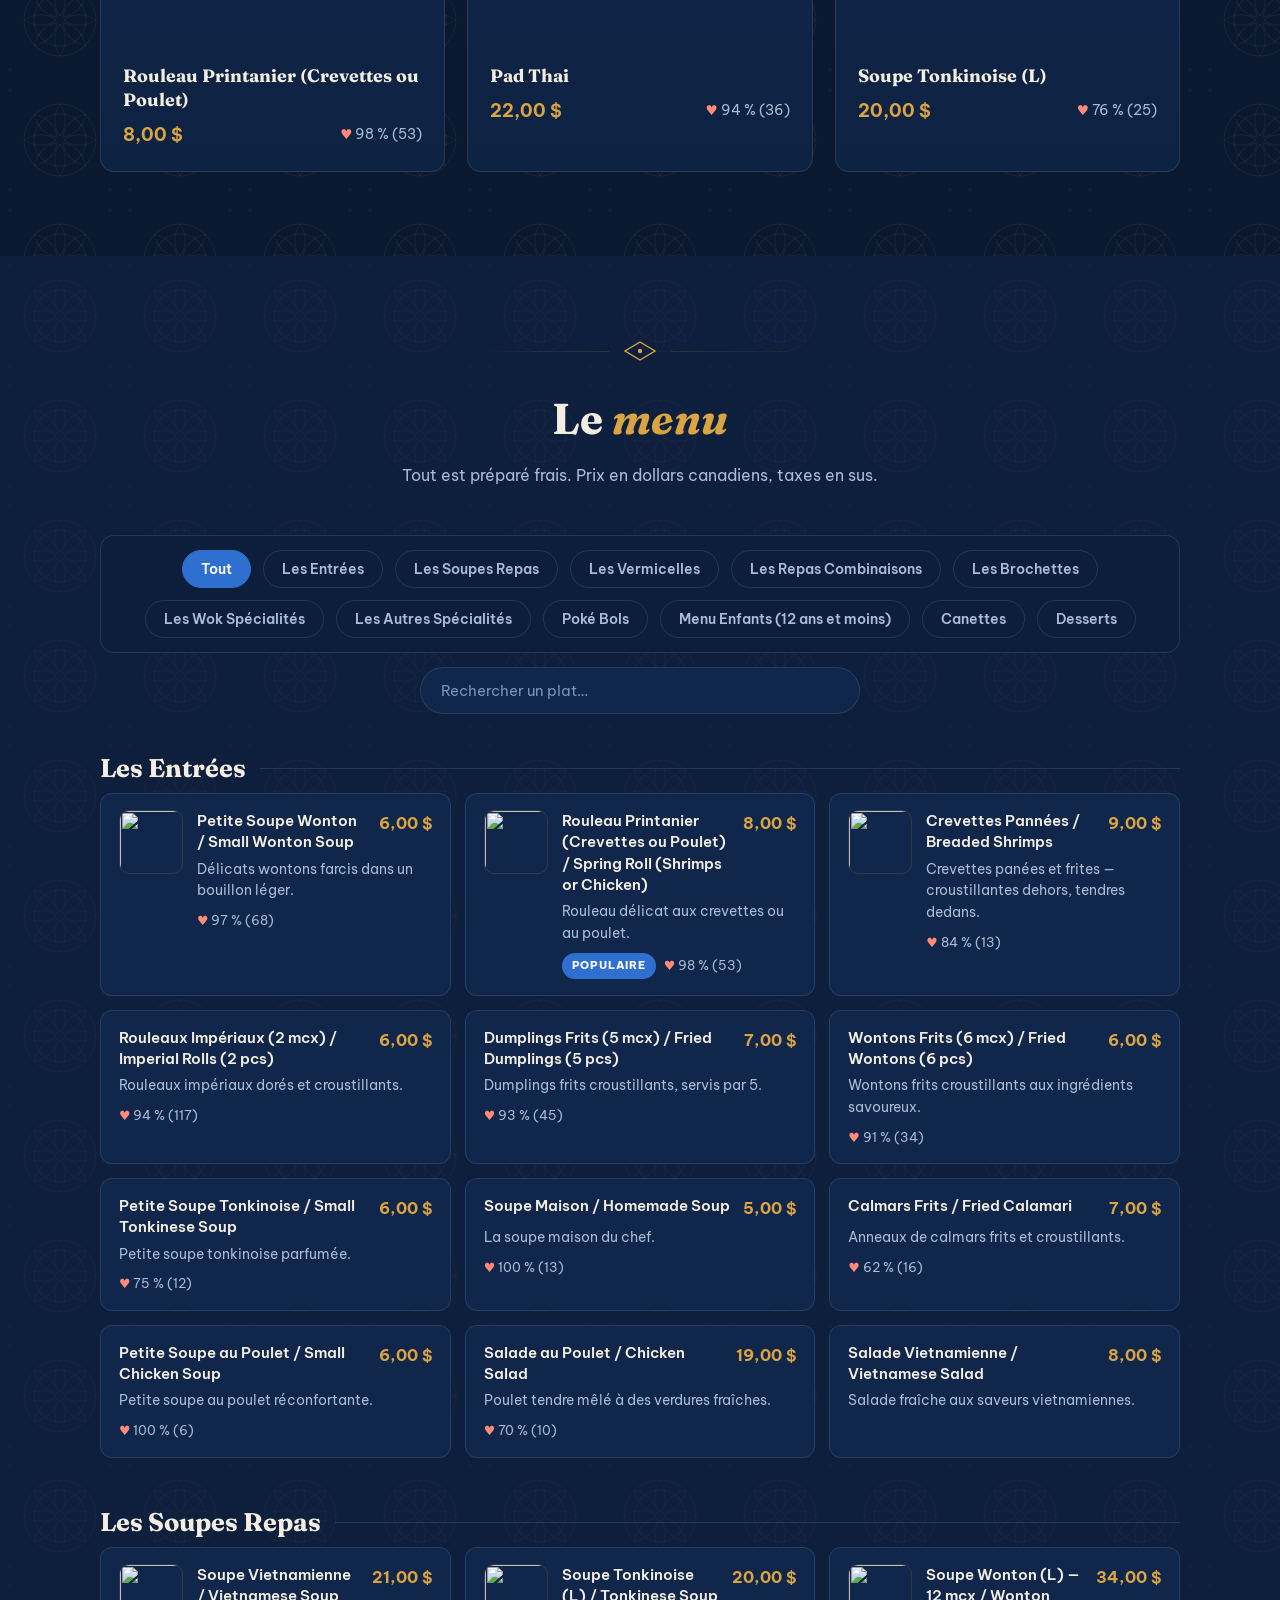
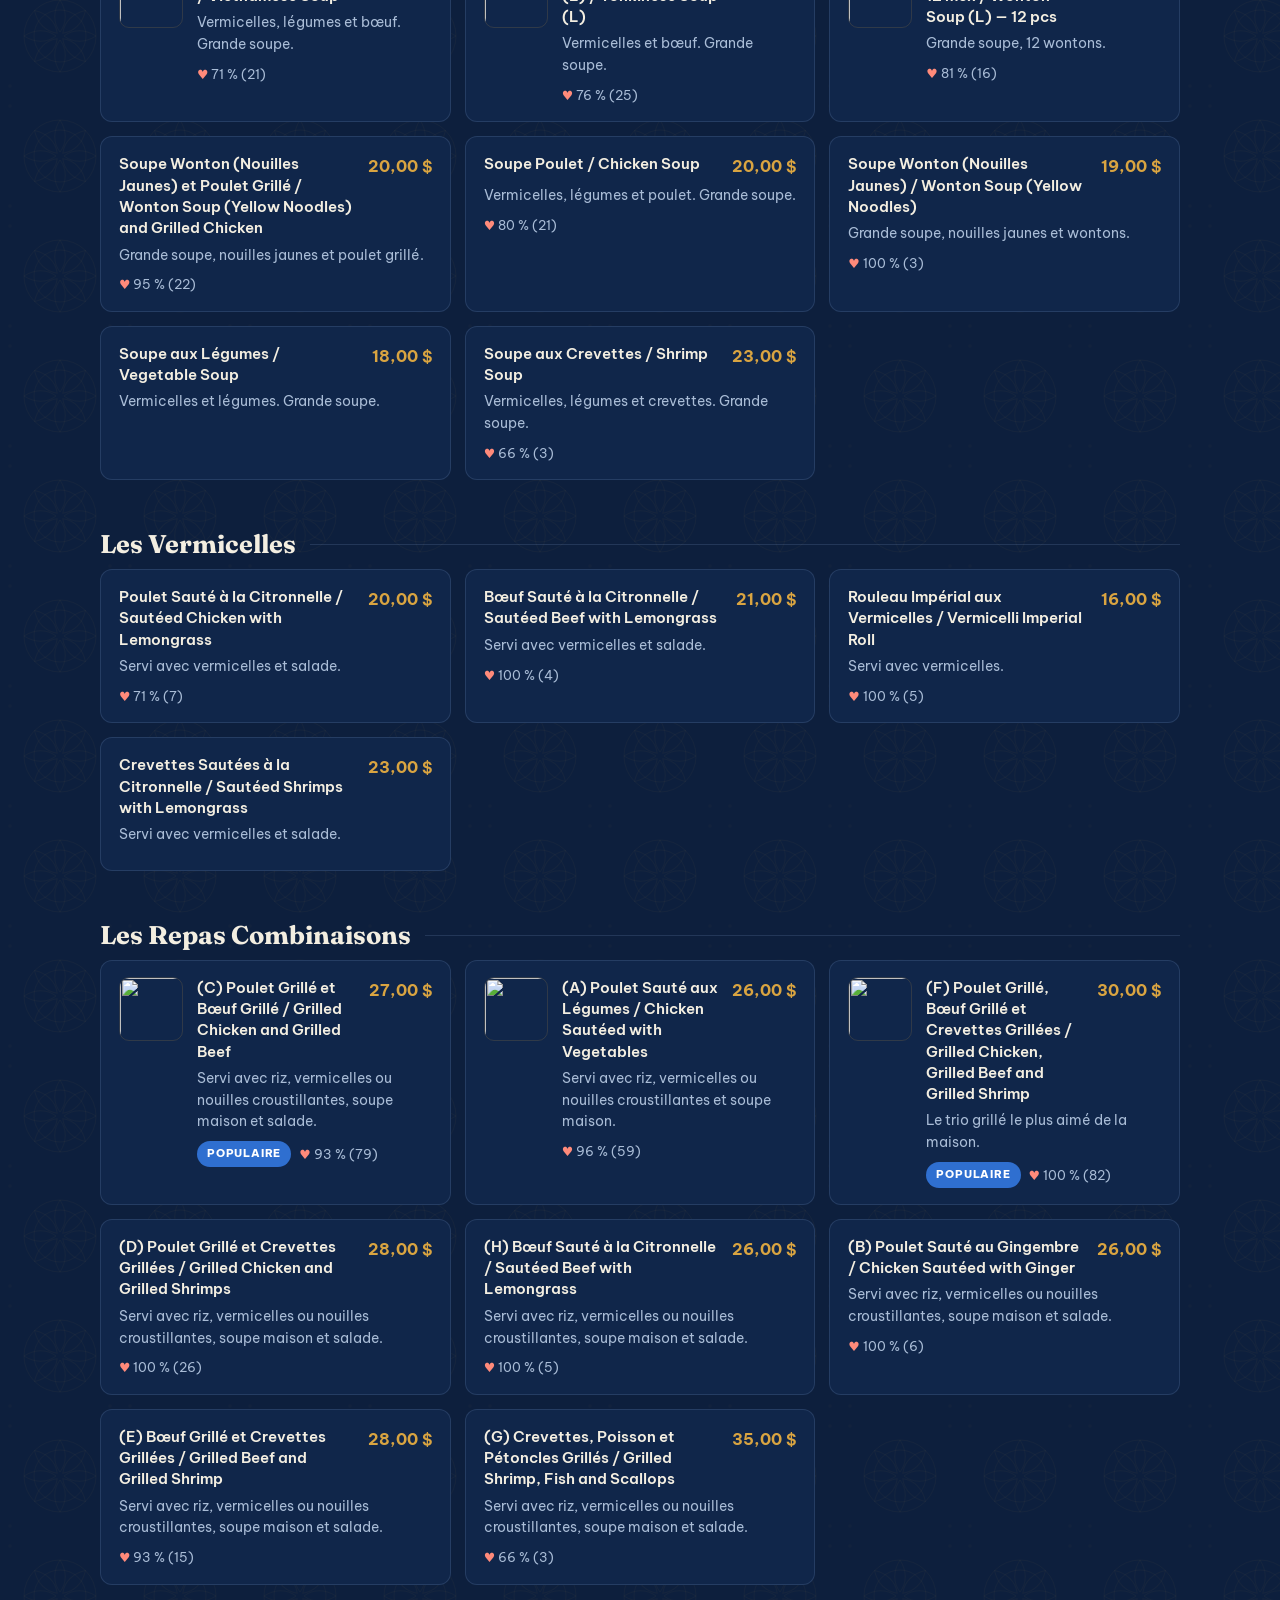
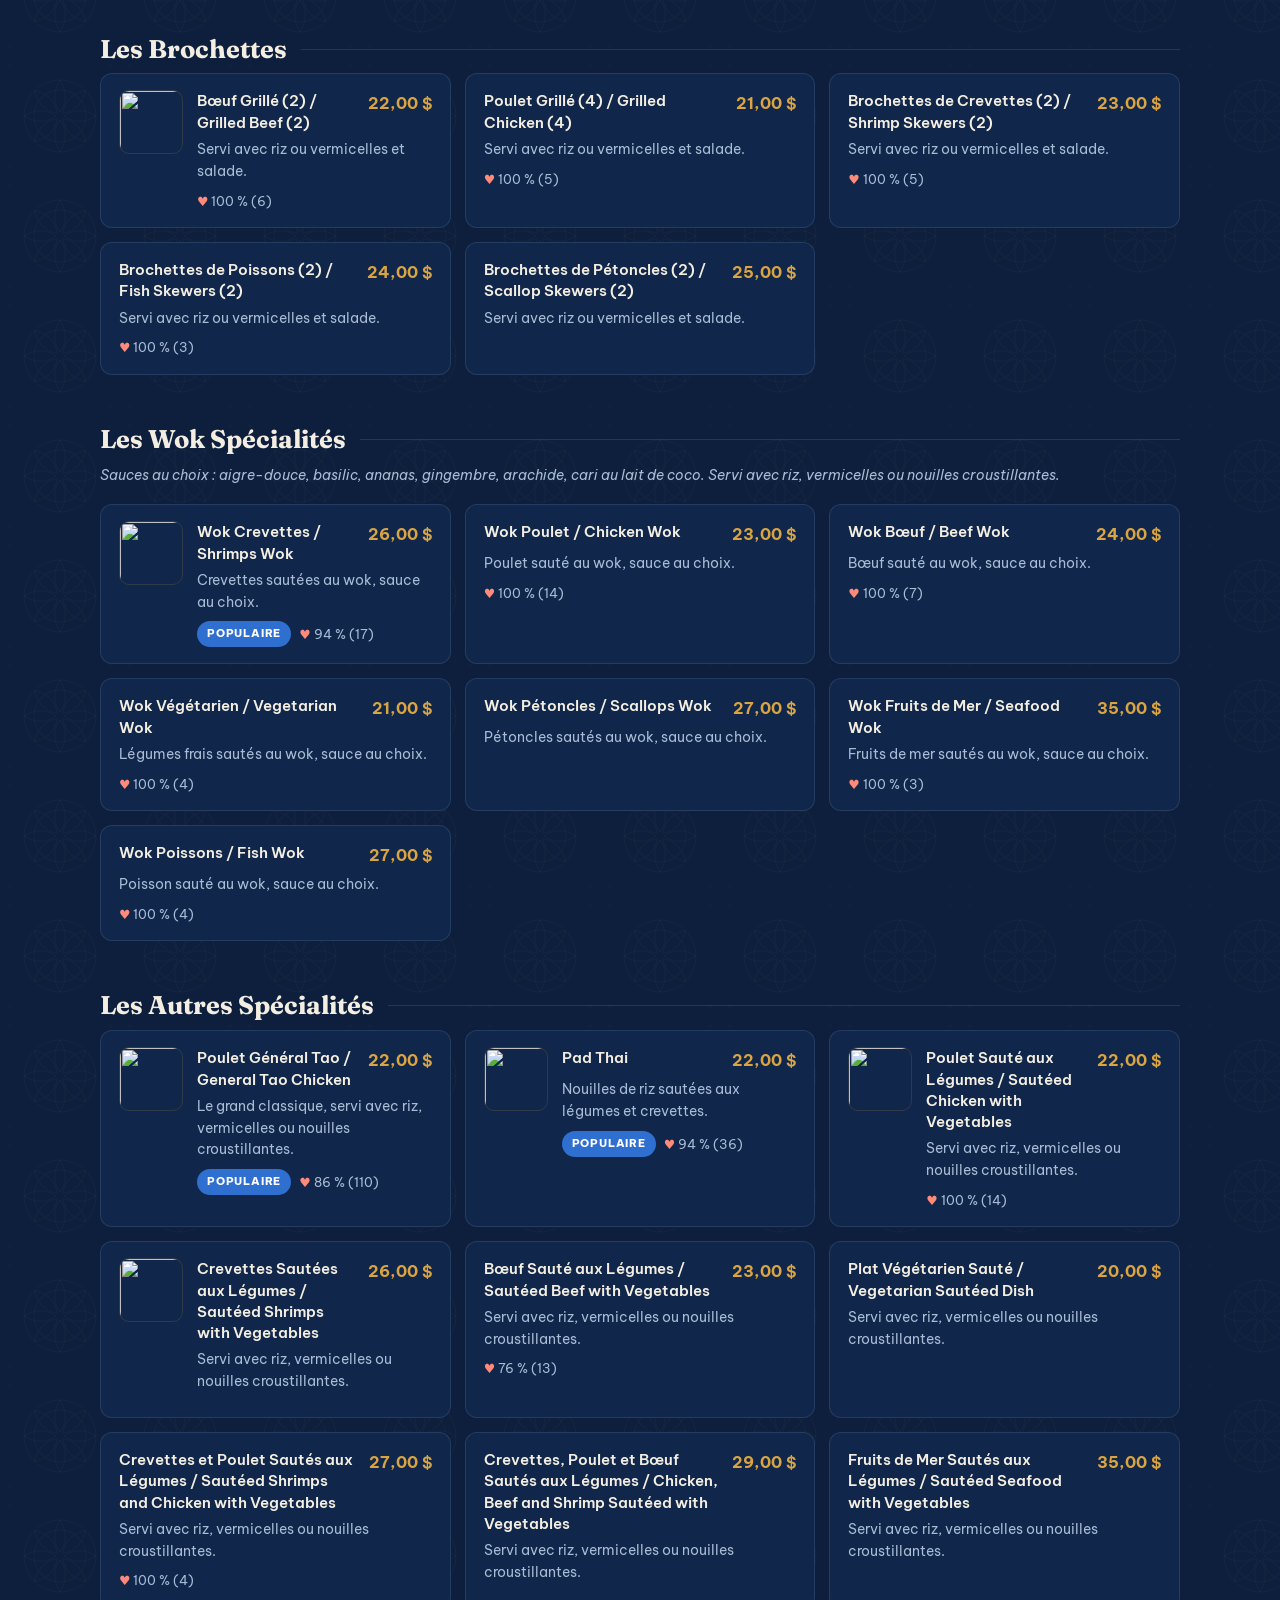
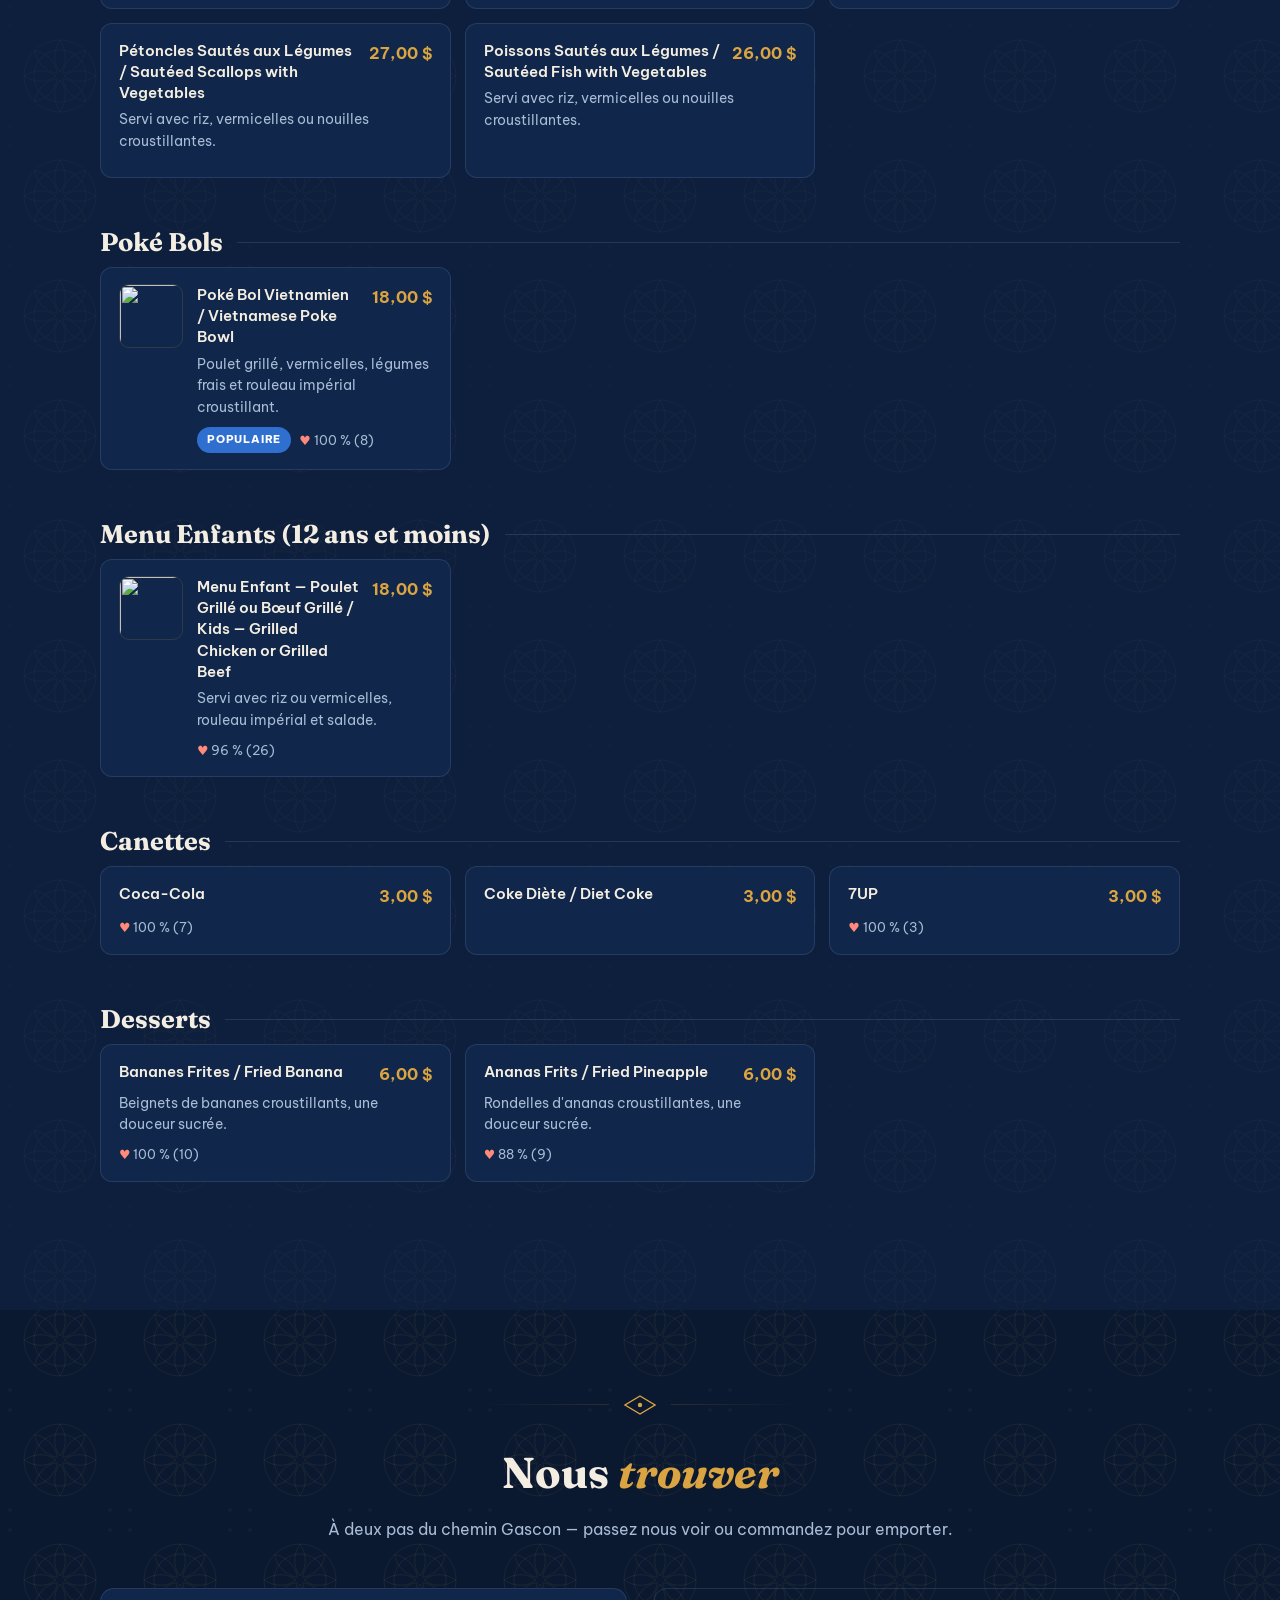
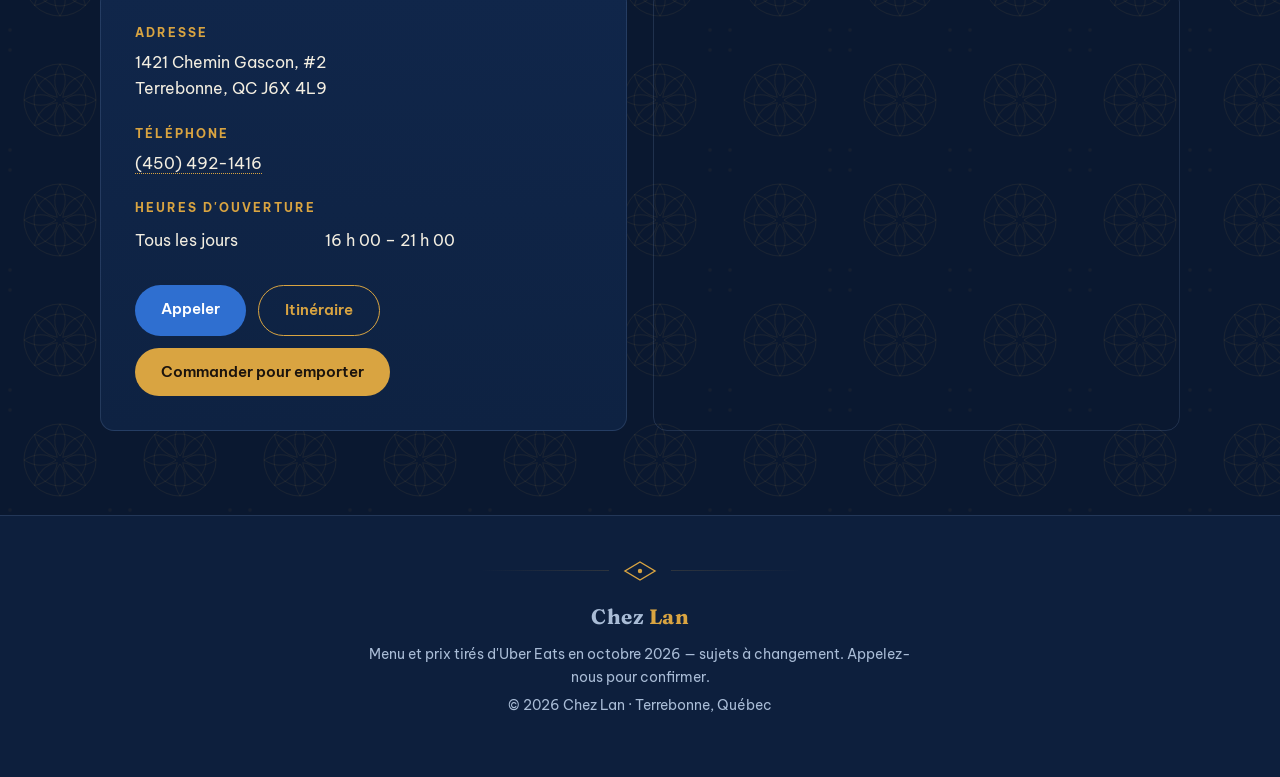
==== commit 775ec9d9: "Lotus background art; hours switched to Google listing (16:00-21:00 daily)" ====
--- a/index.html
+++ b/index.html
@@ -106,7 +106,7 @@
         </div>
         <div class="info-row">
           <h4 data-i18n="info.hours">Heures d'ouverture</h4>
-          <div class="hours-line"><span data-i18n="info.everyday">Tous les jours</span><span data-i18n="info.hourval">16 h 15 – 20 h 30</span></div>
+          <div class="hours-line"><span data-i18n="info.everyday">Tous les jours</span><span data-i18n="info.hourval">16 h 00 – 21 h 00</span></div>
         </div>
         <div class="info-ctas">
           <a class="btn" href="tel:+14504921416" data-i18n="info.call">Appeler</a>
--- a/styles.css
+++ b/styles.css
@@ -1,5 +1,5 @@
 /* Chez Lan — blue porcelain theme. Deep sea navy + cobalt + gold,
-   with a faint Vietnamese brocade diamond pattern. */
+   with a faint hand-drawn Vietnamese lotus (hoa sen) background. */
 :root {
   --bg: #0a1830;
   --bg2: #0d1f3d;
@@ -15,7 +15,8 @@
   --radius: 14px;
   --font-display: "Fraunces", Georgia, serif;
   --font-body: "Be Vietnam Pro", "Inter", system-ui, sans-serif;
-  --brocade: url("data:image/svg+xml,%3Csvg xmlns='http://www.w3.org/2000/svg' width='52' height='52'%3E%3Cpath d='M26 7 L45 26 L26 45 L7 26 Z' fill='none' stroke='%23d9a441' stroke-opacity='0.06'/%3E%3Ccircle cx='26' cy='26' r='1.6' fill='%23d9a441' fill-opacity='0.05'/%3E%3C/svg%3E");
+  /* Subtle Vietnamese lotus rosette (hoa sen) tile, hand-drawn SVG */
+  --lotus: url("data:image/svg+xml,%3Csvg xmlns='http://www.w3.org/2000/svg' width='120' height='120' viewBox='0 0 120 120'%3E%3Cg fill='none' stroke='%23d9a441' stroke-opacity='0.08'%3E%3Ccircle cx='60' cy='60' r='36'/%3E%3Ccircle cx='60' cy='60' r='26'/%3E%3Cpath d='M60 24 C67 35 67 47 60 56 C53 47 53 35 60 24 Z'/%3E%3Cpath d='M60 24 C67 35 67 47 60 56 C53 47 53 35 60 24 Z' transform='rotate(45 60 60)'/%3E%3Cpath d='M60 24 C67 35 67 47 60 56 C53 47 53 35 60 24 Z' transform='rotate(90 60 60)'/%3E%3Cpath d='M60 24 C67 35 67 47 60 56 C53 47 53 35 60 24 Z' transform='rotate(135 60 60)'/%3E%3Cpath d='M60 24 C67 35 67 47 60 56 C53 47 53 35 60 24 Z' transform='rotate(180 60 60)'/%3E%3Cpath d='M60 24 C67 35 67 47 60 56 C53 47 53 35 60 24 Z' transform='rotate(225 60 60)'/%3E%3Cpath d='M60 24 C67 35 67 47 60 56 C53 47 53 35 60 24 Z' transform='rotate(270 60 60)'/%3E%3Cpath d='M60 24 C67 35 67 47 60 56 C53 47 53 35 60 24 Z' transform='rotate(315 60 60)'/%3E%3C/g%3E%3Cg fill='%23d9a441' fill-opacity='0.05'%3E%3Ccircle cx='10' cy='10' r='1.8'/%3E%3Ccircle cx='110' cy='10' r='1.8'/%3E%3Ccircle cx='10' cy='110' r='1.8'/%3E%3Ccircle cx='110' cy='110' r='1.8'/%3E%3C/g%3E%3C/svg%3E");
 }
 
 * { margin: 0; padding: 0; box-sizing: border-box; }
@@ -23,6 +24,7 @@
 body {
   font-family: var(--font-body);
   background: var(--bg);
+  background-image: var(--lotus);
   color: var(--cream);
   line-height: 1.6;
   -webkit-font-smoothing: antialiased;
@@ -82,7 +84,7 @@
 }
 .hero::before {
   content: ""; position: absolute; inset: 0;
-  background-image: var(--brocade);
+  background-image: var(--lotus);
   pointer-events: none;
 }
 .hero-grid {
@@ -152,7 +154,7 @@
 
 /* ---------- Menu ---------- */
 #menu { background: var(--bg2); }
-#menu::before { content: ""; position: absolute; inset: 0; background-image: var(--brocade); opacity: 0.5; pointer-events: none; }
+#menu::before { content: ""; position: absolute; inset: 0; background-image: var(--lotus); opacity: 0.5; pointer-events: none; }
 #menu .wrap { position: relative; }
 .menu-controls {
   display: flex; gap: 12px; flex-wrap: wrap; justify-content: center;
@@ -228,7 +230,7 @@
 /* ---------- Reservation ---------- */
 .res-hero { padding: 130px 0 10px; background:
   radial-gradient(900px 400px at 80% 0%, rgba(47, 111, 208, 0.22), transparent 60%), var(--bg); }
-.res-hero::before { content: ""; position: absolute; inset: 0; background-image: var(--brocade); pointer-events: none; }
+.res-hero::before { content: ""; position: absolute; inset: 0; background-image: var(--lotus); pointer-events: none; }
 .res-hero .wrap { position: relative; }
 .res-main { padding-top: 40px; }
 .res-grid { display: grid; grid-template-columns: 1.5fr 1fr; gap: 26px; align-items: start; }
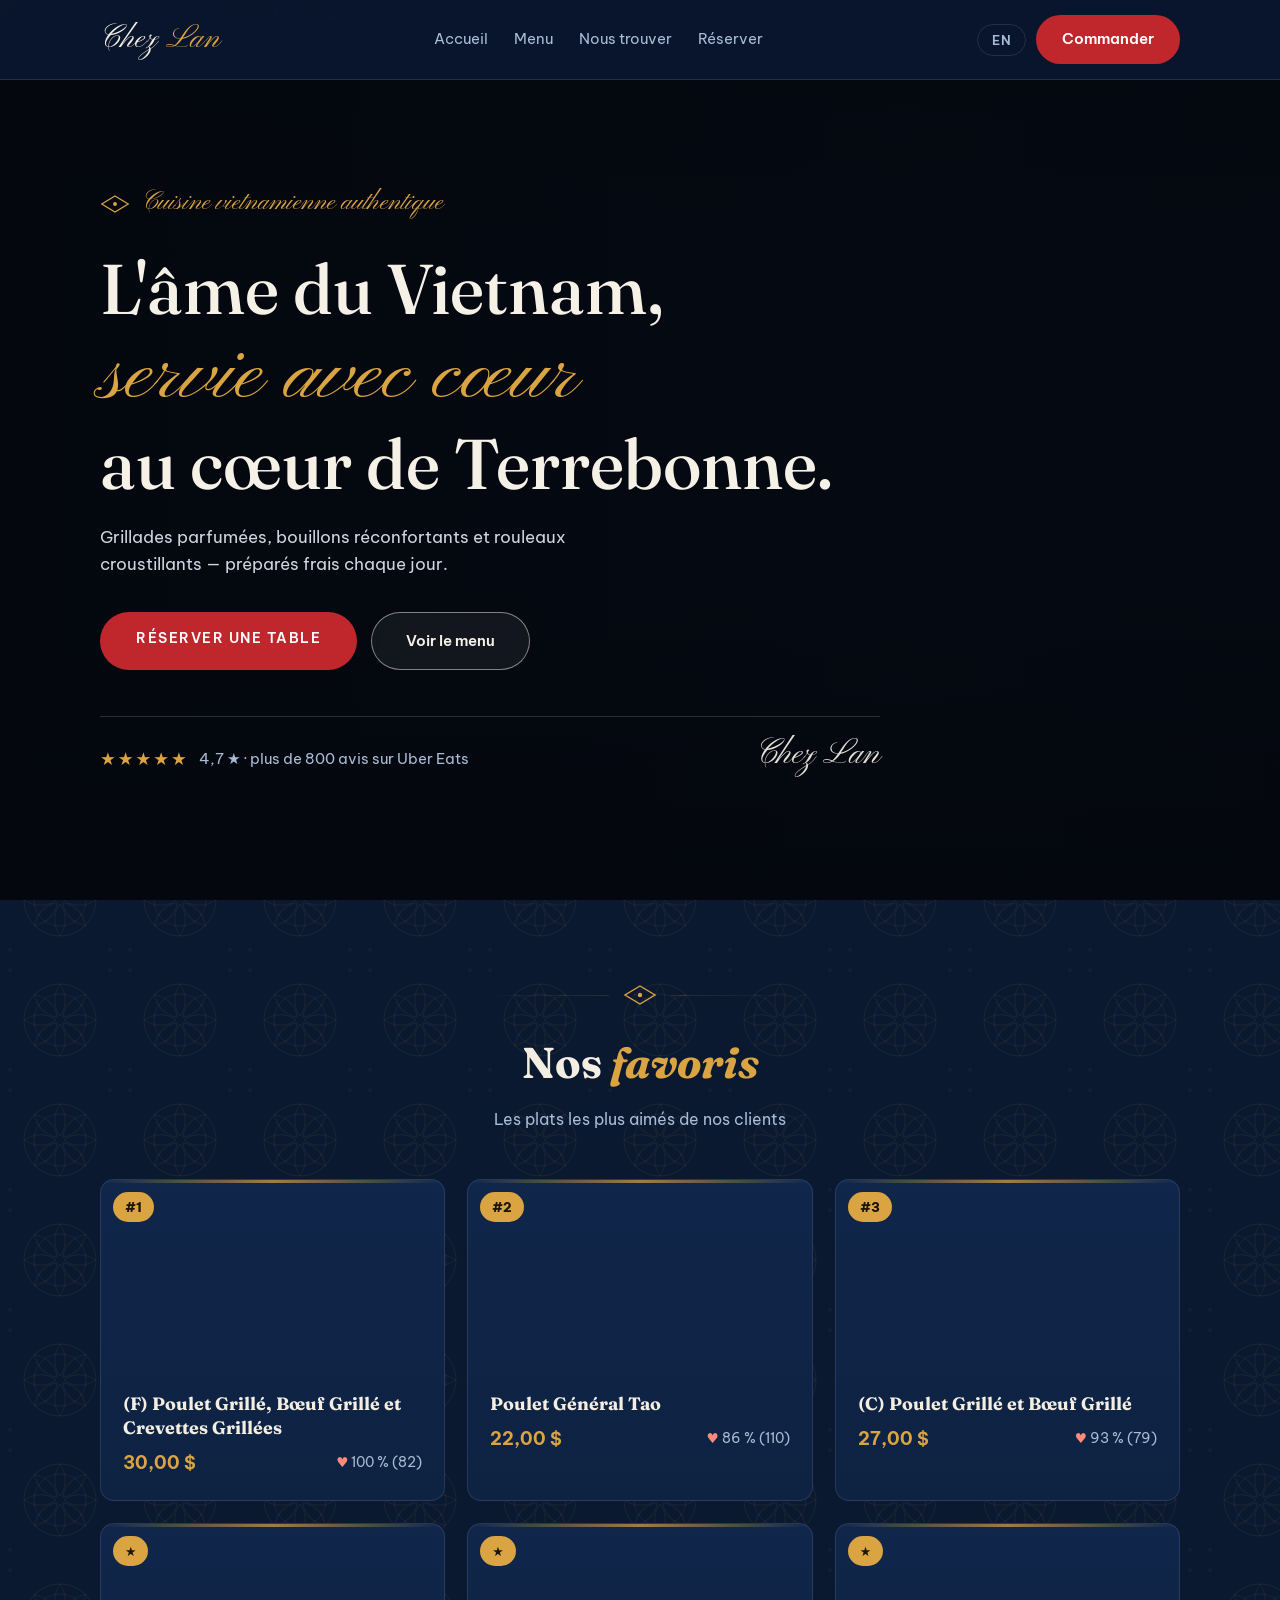
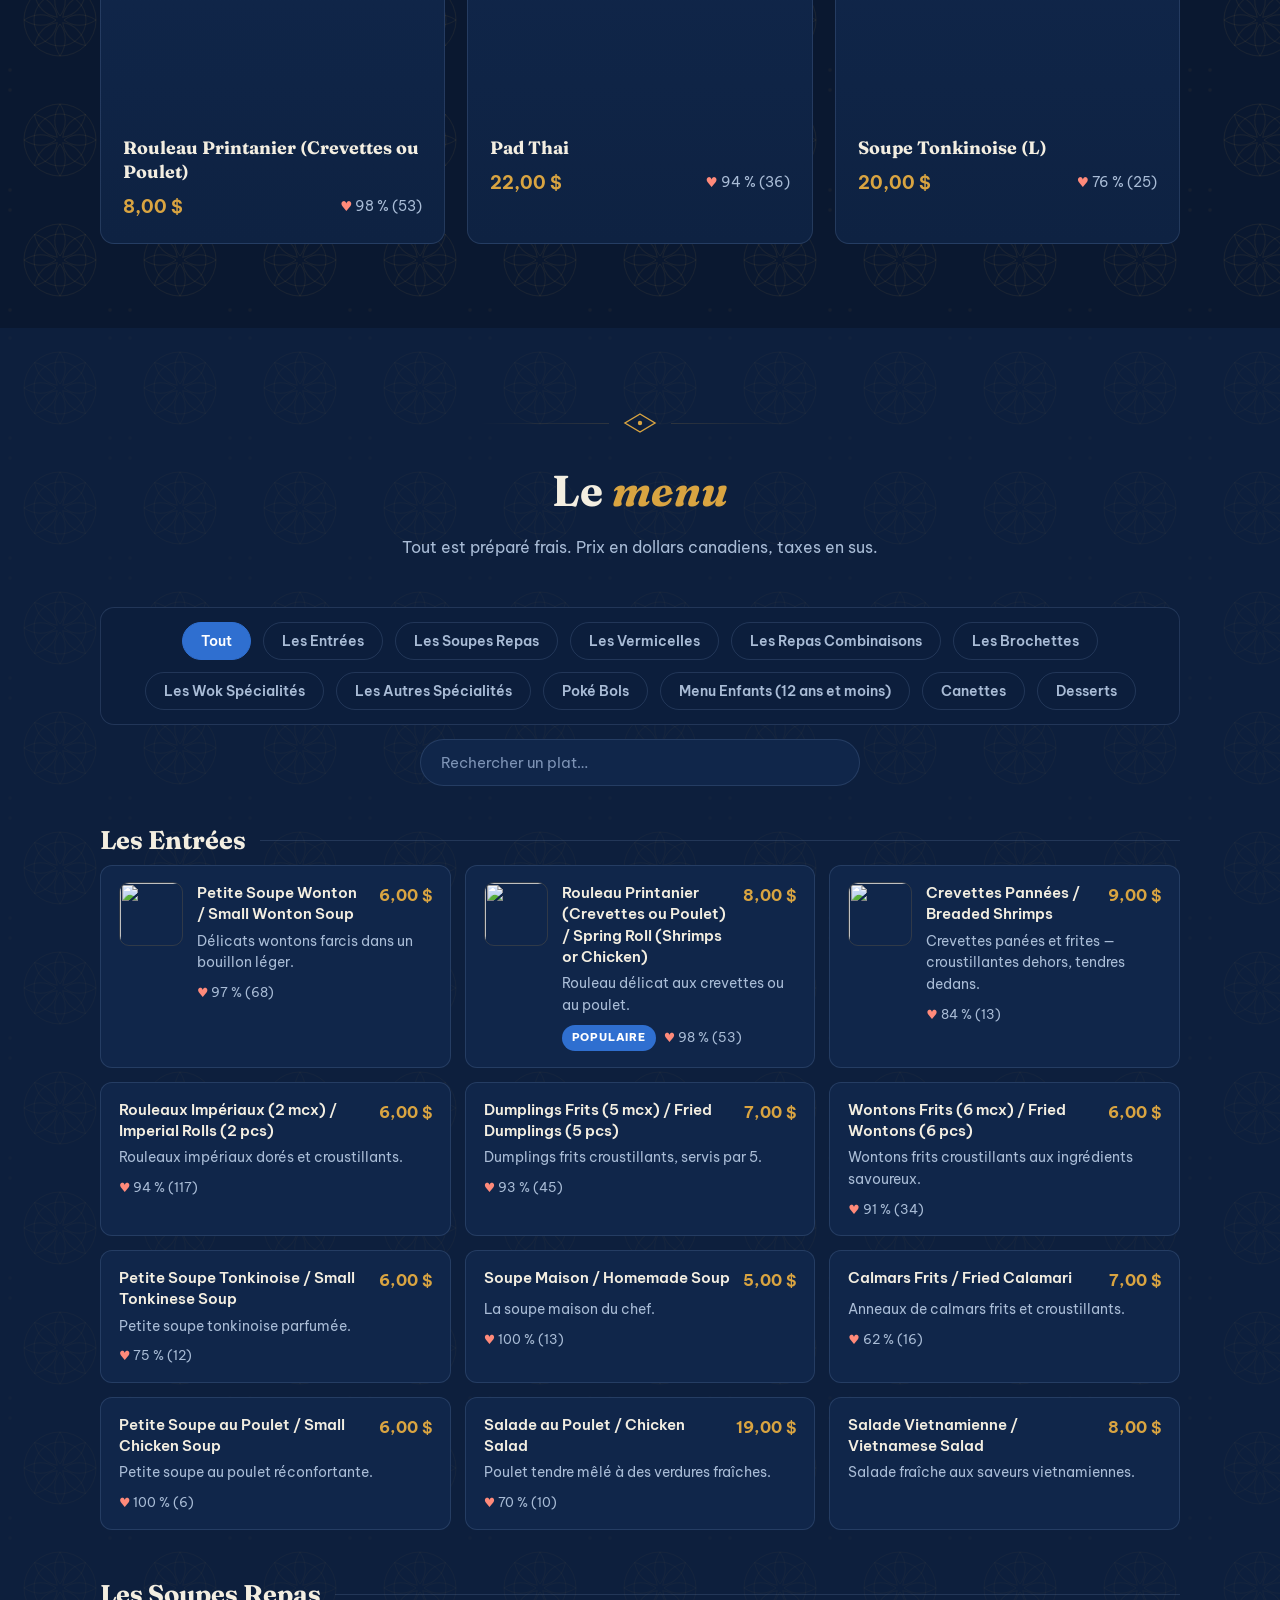
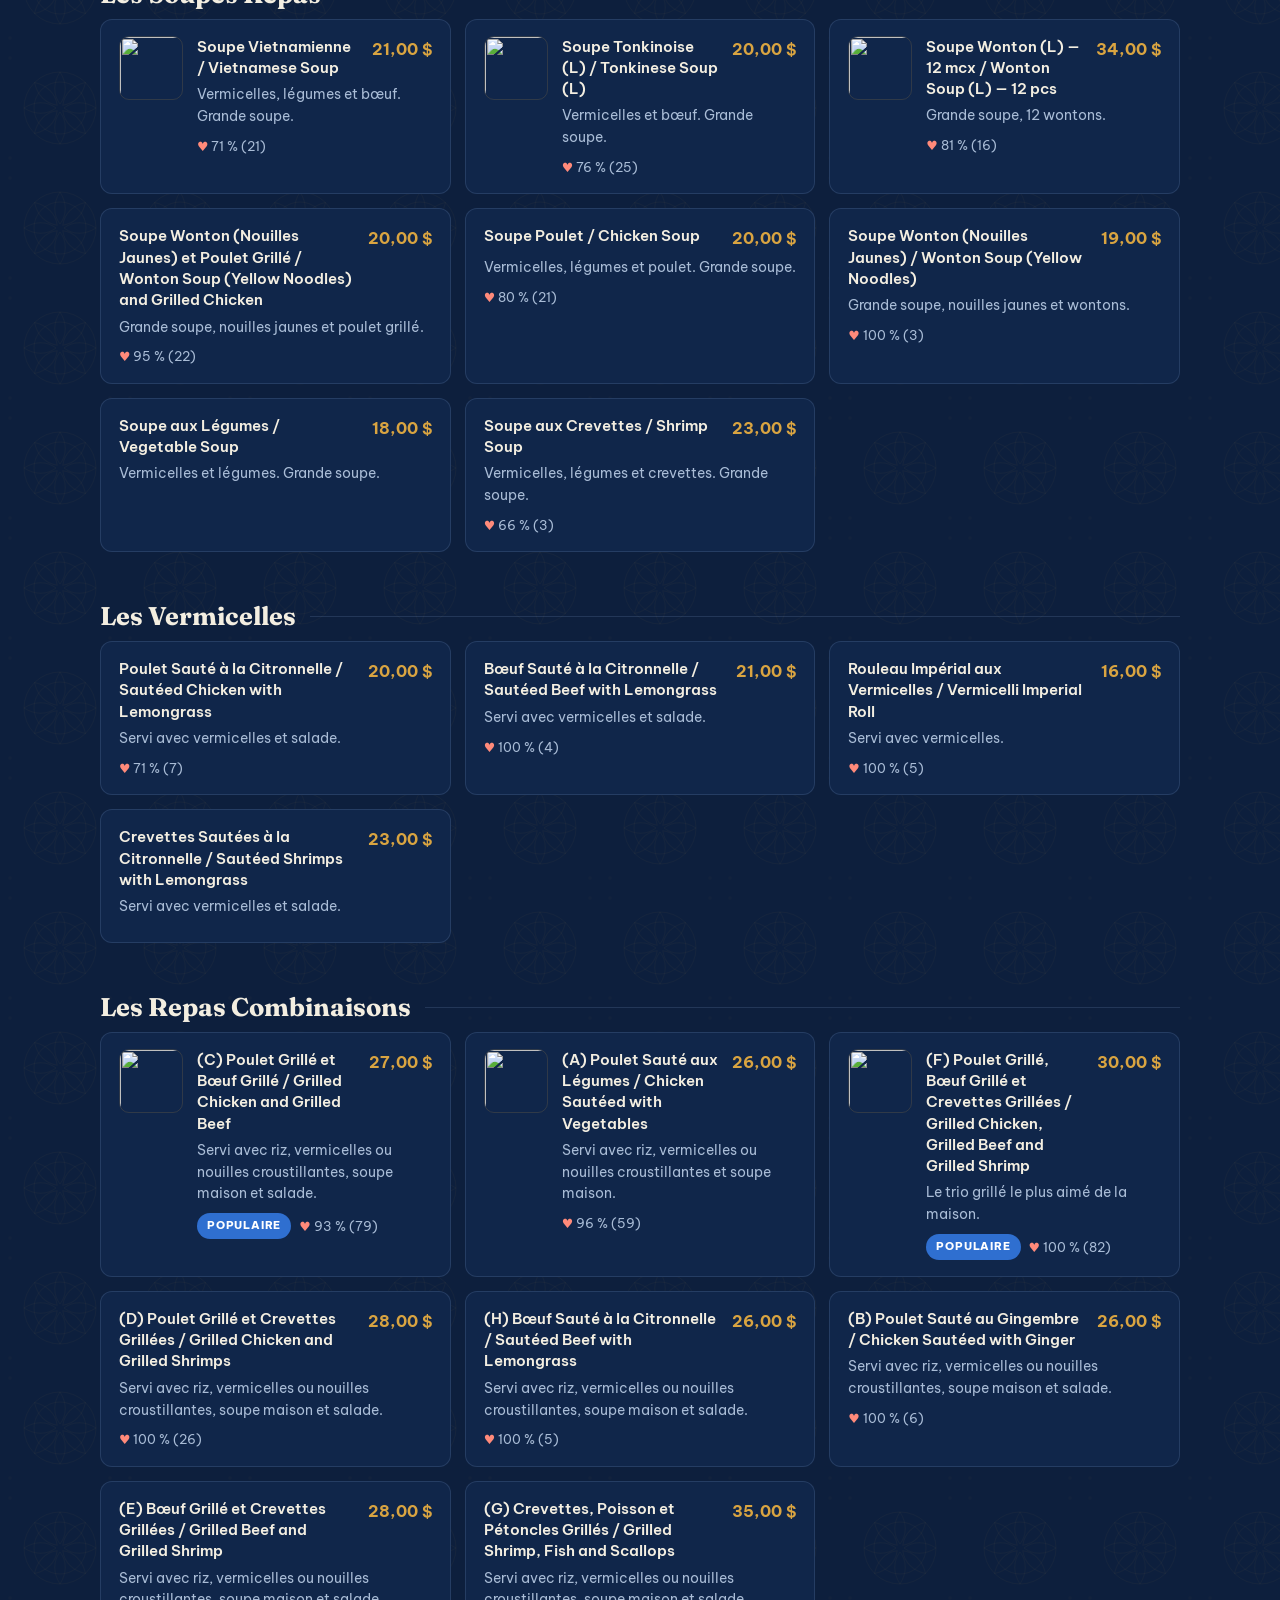
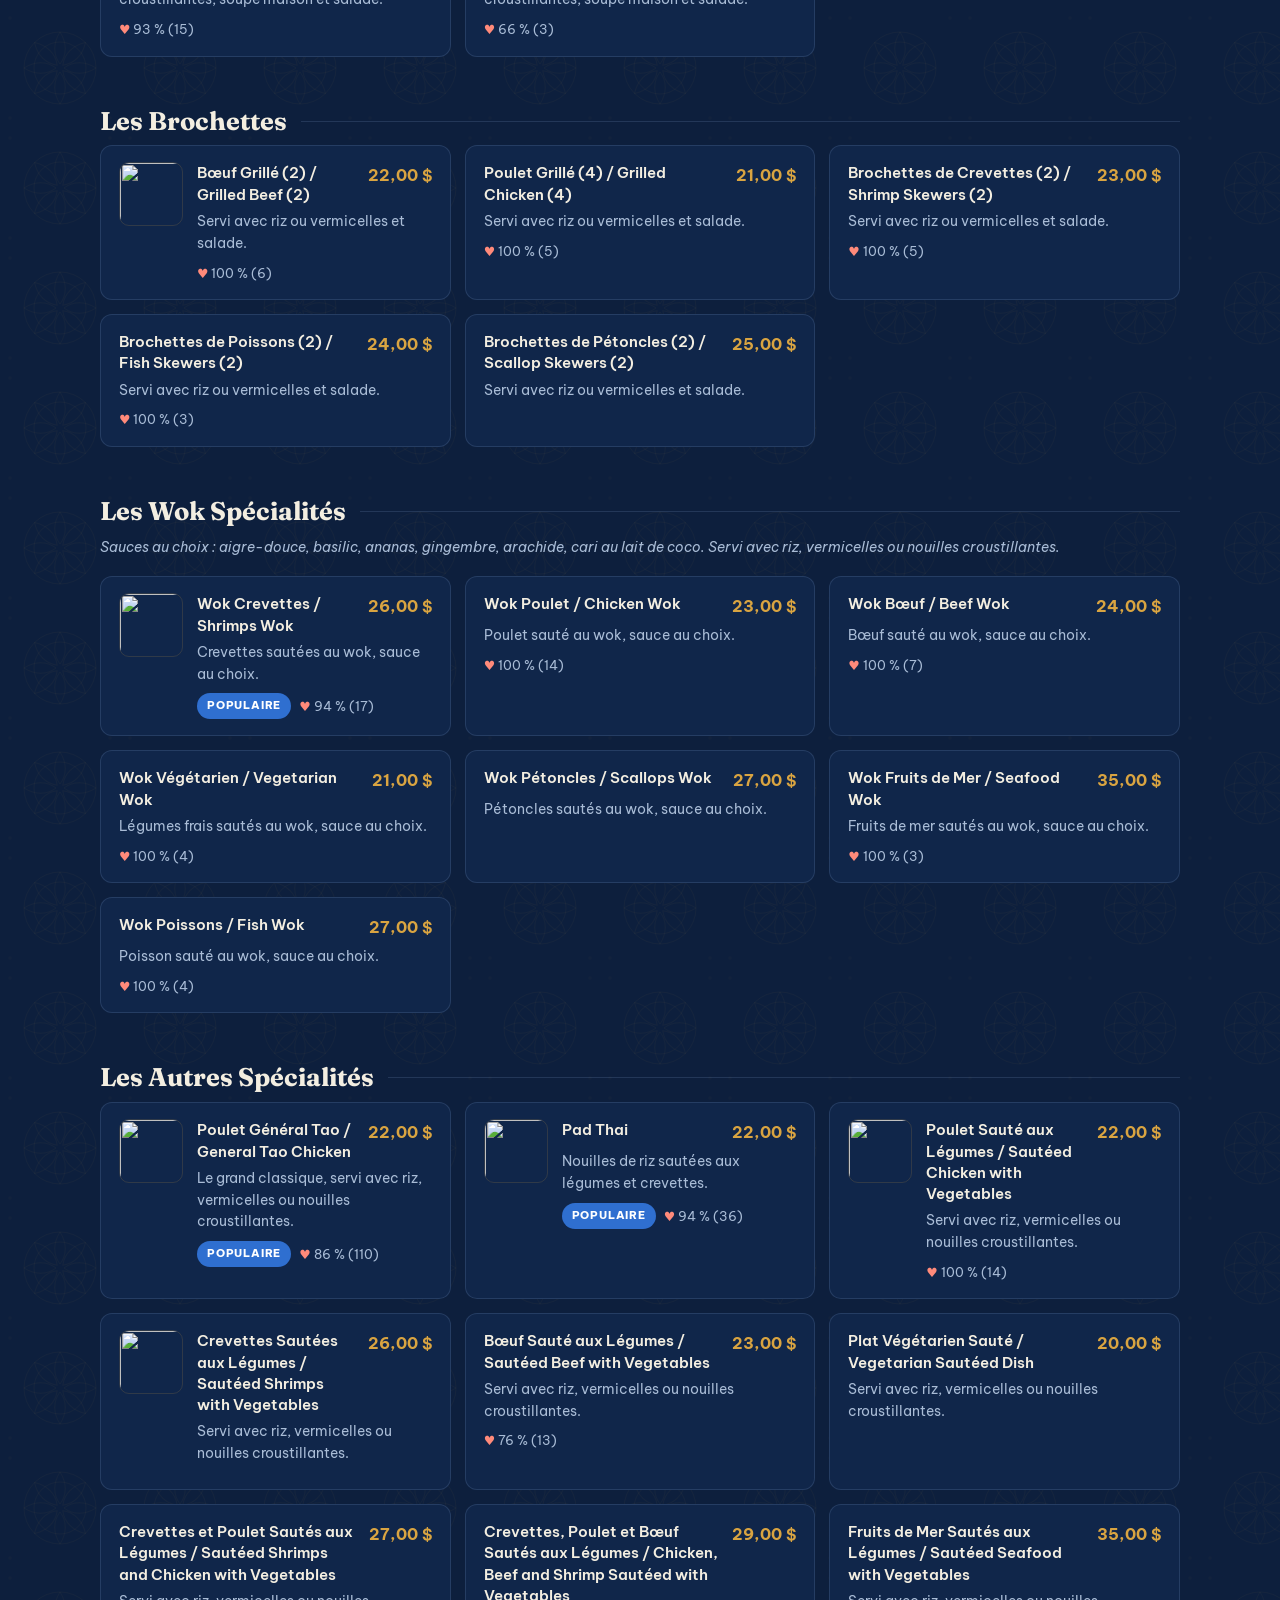
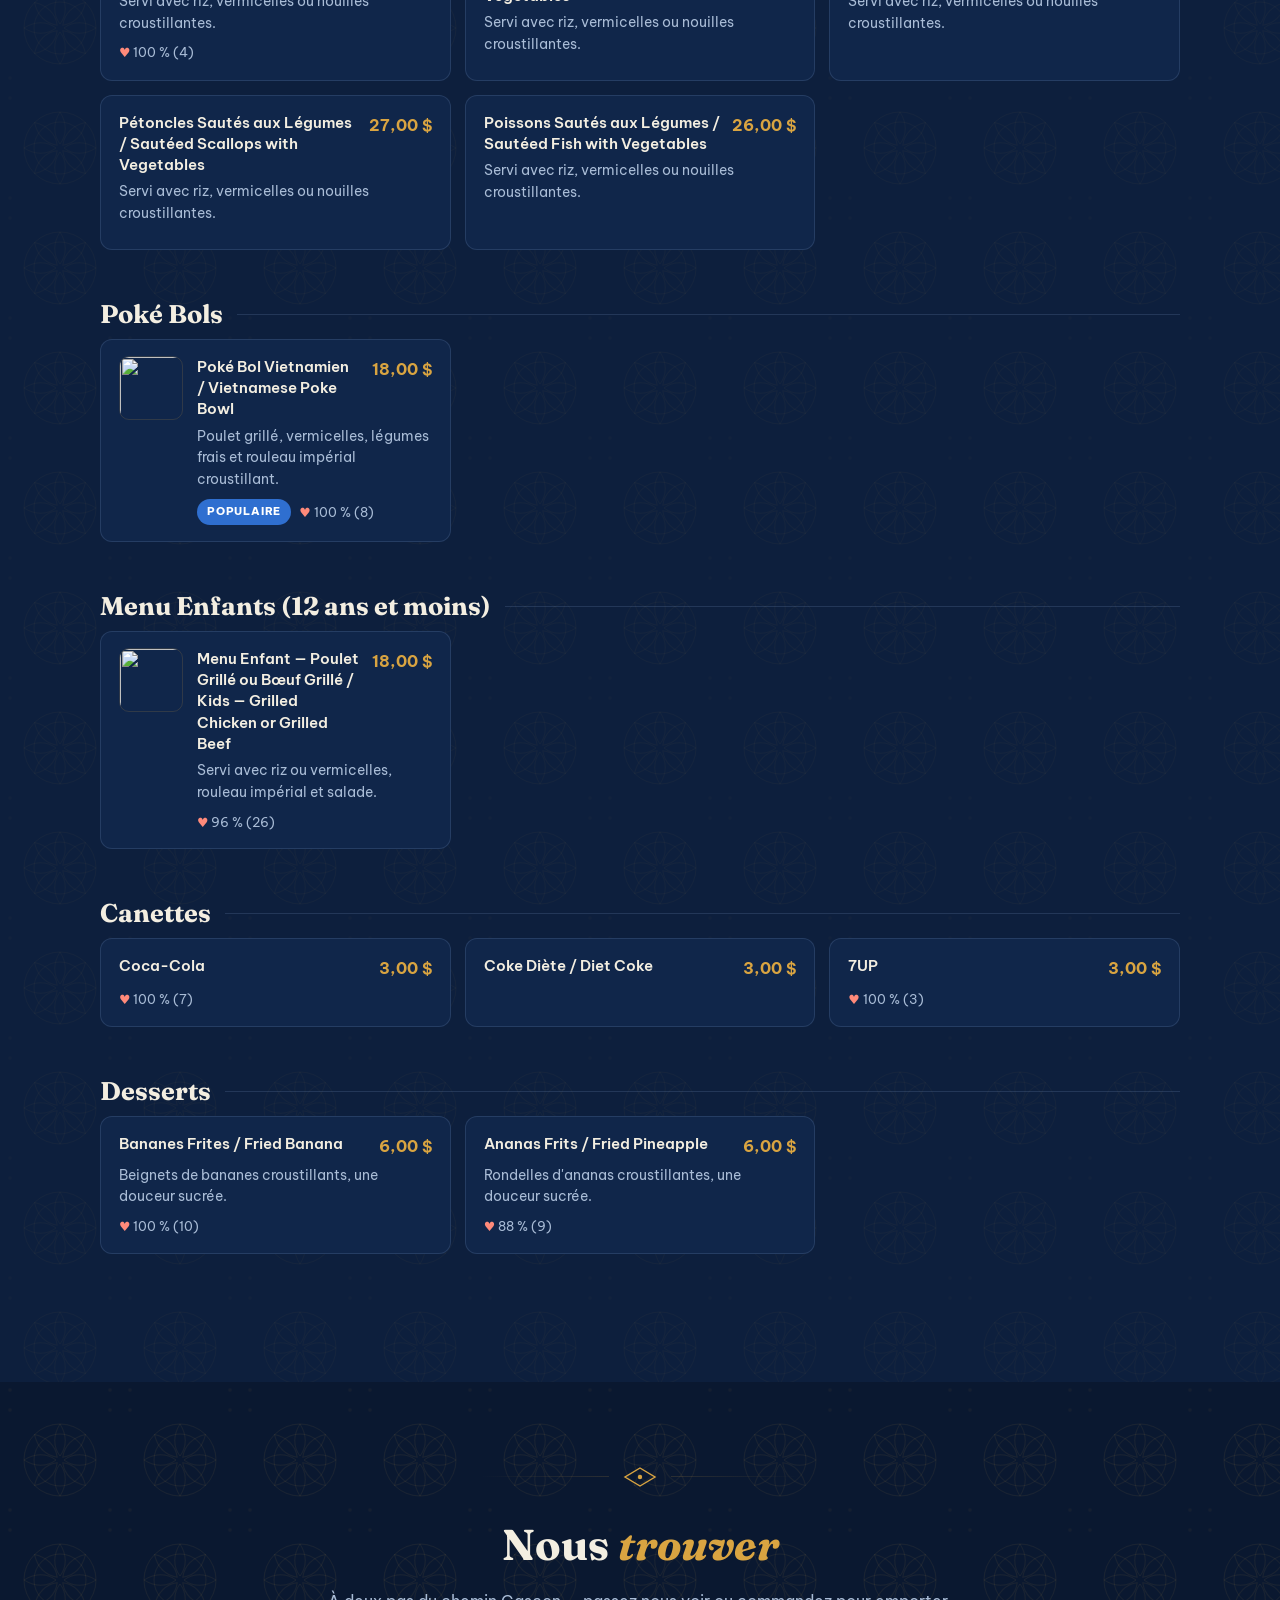
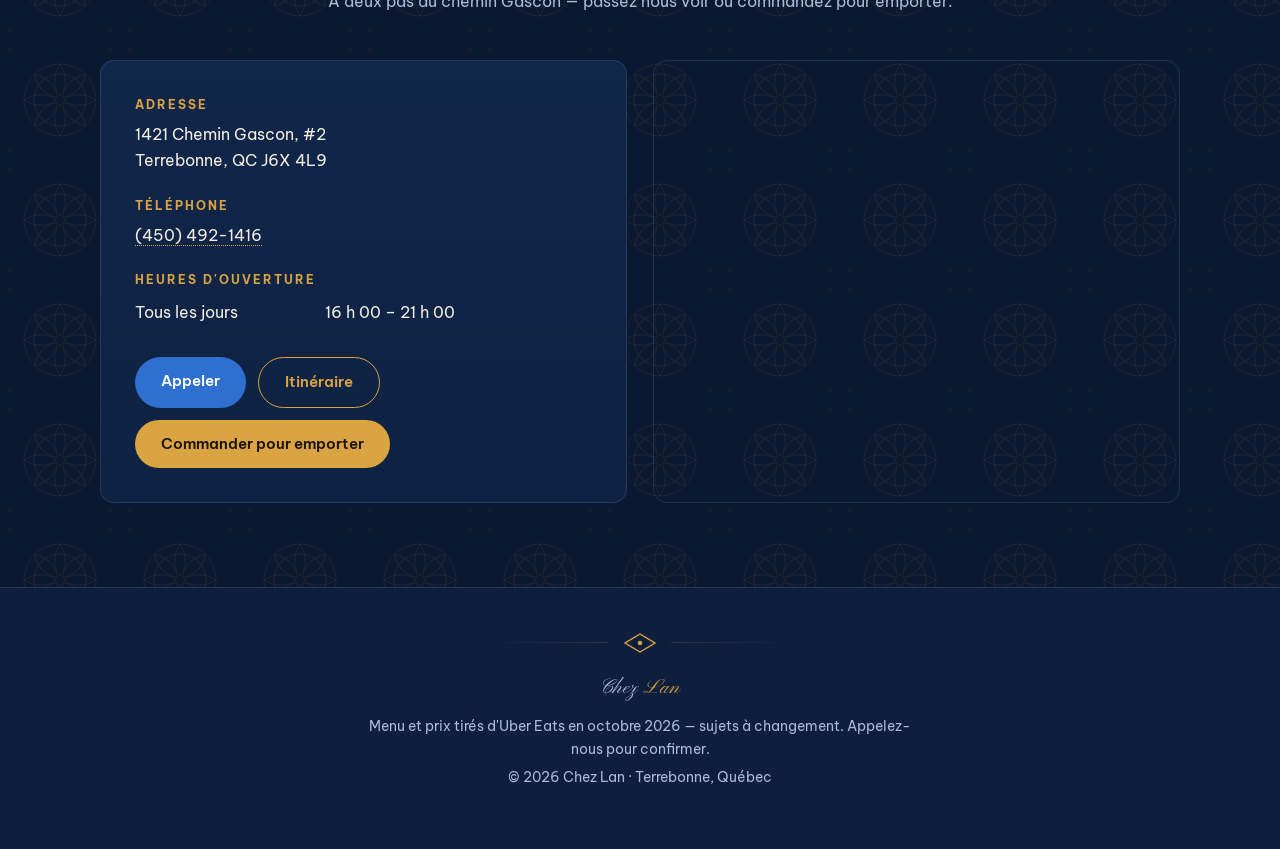
==== commit 2d865823: "Cinematic hero restyle: dark photo hero, script serif type, red CTA" ====
--- a/index.html
+++ b/index.html
@@ -7,8 +7,8 @@
 <meta name="description" content="Chez Lan — authentique cuisine vietnamienne à Terrebonne. Grillades, soupes tonkinoises, vermicelles, rouleaux impériaux. Commandez en ligne ou appelez le (450) 492-1416.">
 <link rel="preconnect" href="https://fonts.googleapis.com">
 <link rel="preconnect" href="https://fonts.gstatic.com" crossorigin>
-<link href="https://fonts.googleapis.com/css2?family=Fraunces:ital,opsz,wght@0,9..144,500;0,9..144,700;1,9..144,500;1,9..144,700&family=Be+Vietnam+Pro:wght@400;500;600;700&display=swap" rel="stylesheet">
-<link rel="stylesheet" href="styles.css?v=2">
+<link href="https://fonts.googleapis.com/css2?family=Fraunces:ital,opsz,wght@0,9..144,500;0,9..144,700;1,9..144,500;1,9..144,700&family=Be+Vietnam+Pro:wght@400;500;600;700&family=Pinyon+Script&display=swap" rel="stylesheet">
+<link rel="stylesheet" href="styles.css?v=4">
 </head>
 <body>
 
@@ -30,27 +30,22 @@
 </nav>
 
 <header class="hero" id="top">
-  <div class="wrap">
-    <div class="hero-grid no-photo" id="heroGrid">
-      <div class="hero-content">
-        <span class="kicker" data-i18n="hero.kicker">Cuisine vietnamienne · Terrebonne</span>
-        <h1>Chez <em>Lan</em></h1>
-        <p class="lead" data-i18n="hero.sub">Grillades parfumées, soupes fumantes et rouleaux croustillants — une authentique cuisine vietnamienne au cœur de Terrebonne.</p>
-        <div class="hero-ctas">
-          <a class="btn btn-gold" href="#menu" data-i18n="hero.cta1">Voir le menu</a>
-          <a class="btn btn-outline order-link" href="#" target="_blank" rel="noopener" data-i18n="hero.cta2">Commander en ligne</a>
-        </div>
-        <div class="rating">
-          <span class="stars">★★★★★</span>
-          <span data-i18n="hero.rating">4,7 ★ · plus de 800 avis sur Uber Eats</span>
-        </div>
-      </div>
-      <figure class="hero-photo" id="heroPhoto" style="display:none">
-        <div>
-          <img id="heroImg" src="" alt="Chez Lan" referrerpolicy="no-referrer">
-          <figcaption data-i18n="hero.photocap">Photo : Uber Eats</figcaption>
-        </div>
-      </figure>
+  <img class="hero-bg" id="heroBg" src="" alt="La salle chaleureuse du restaurant Chez Lan" referrerpolicy="no-referrer">
+  <div class="hero-shade" aria-hidden="true"></div>
+  <div class="wrap hero-inner">
+    <div class="hero-badge">
+      <svg width="30" height="20" viewBox="0 0 34 22" aria-hidden="true"><path d="M17 2 L32 11 L17 20 L2 11 Z" fill="none" stroke="#d9a441" stroke-width="1.4"/><circle cx="17" cy="11" r="2.2" fill="#d9a441"/></svg>
+      <span data-i18n="hero.badge">Cuisine vietnamienne authentique</span>
+    </div>
+    <h1 class="hero-title" data-i18n="hero.title"></h1>
+    <p class="hero-sub" data-i18n="hero.sub"></p>
+    <div class="hero-ctas">
+      <a class="btn btn-red" href="reservation.html" data-i18n="hero.ctaBook">Réserver une table</a>
+      <a class="btn btn-ghostlight" href="#menu" data-i18n="hero.cta1">Voir le menu</a>
+    </div>
+    <div class="hero-foot">
+      <span class="rating"><span class="stars">★★★★★</span> <span data-i18n="hero.rating">4,7 ★ · plus de 800 avis sur Uber Eats</span></span>
+      <span class="hero-sig">Chez Lan</span>
     </div>
   </div>
 </header>
@@ -133,7 +128,7 @@
   </div>
 </footer>
 
-<script src="menu.js?v=2"></script>
-<script src="app.js?v=2"></script>
+<script src="menu.js?v=4"></script>
+<script src="app.js?v=4"></script>
 </body>
 </html>
--- a/styles.css
+++ b/styles.css
@@ -9,11 +9,14 @@
   --muted: #a9bcd6;
   --blue: #2f6fd0;
   --blue-deep: #1b3a6b;
+  --red: #c0272d;
+  --red-deep: #9a1e24;
   --gold: #d9a441;
   --gold-soft: rgba(217, 164, 65, 0.16);
   --line: rgba(147, 180, 226, 0.16);
   --radius: 14px;
   --font-display: "Fraunces", Georgia, serif;
+  --font-script: "Pinyon Script", "Snell Roundhand", cursive;
   --font-body: "Be Vietnam Pro", "Inter", system-ui, sans-serif;
   /* Subtle Vietnamese lotus rosette (hoa sen) tile, hand-drawn SVG */
   --lotus: url("data:image/svg+xml,%3Csvg xmlns='http://www.w3.org/2000/svg' width='120' height='120' viewBox='0 0 120 120'%3E%3Cg fill='none' stroke='%23d9a441' stroke-opacity='0.08'%3E%3Ccircle cx='60' cy='60' r='36'/%3E%3Ccircle cx='60' cy='60' r='26'/%3E%3Cpath d='M60 24 C67 35 67 47 60 56 C53 47 53 35 60 24 Z'/%3E%3Cpath d='M60 24 C67 35 67 47 60 56 C53 47 53 35 60 24 Z' transform='rotate(45 60 60)'/%3E%3Cpath d='M60 24 C67 35 67 47 60 56 C53 47 53 35 60 24 Z' transform='rotate(90 60 60)'/%3E%3Cpath d='M60 24 C67 35 67 47 60 56 C53 47 53 35 60 24 Z' transform='rotate(135 60 60)'/%3E%3Cpath d='M60 24 C67 35 67 47 60 56 C53 47 53 35 60 24 Z' transform='rotate(180 60 60)'/%3E%3Cpath d='M60 24 C67 35 67 47 60 56 C53 47 53 35 60 24 Z' transform='rotate(225 60 60)'/%3E%3Cpath d='M60 24 C67 35 67 47 60 56 C53 47 53 35 60 24 Z' transform='rotate(270 60 60)'/%3E%3Cpath d='M60 24 C67 35 67 47 60 56 C53 47 53 35 60 24 Z' transform='rotate(315 60 60)'/%3E%3C/g%3E%3Cg fill='%23d9a441' fill-opacity='0.05'%3E%3Ccircle cx='10' cy='10' r='1.8'/%3E%3Ccircle cx='110' cy='10' r='1.8'/%3E%3Ccircle cx='10' cy='110' r='1.8'/%3E%3Ccircle cx='110' cy='110' r='1.8'/%3E%3C/g%3E%3C/svg%3E");
@@ -45,7 +48,7 @@
   max-width: 1120px; margin: 0 auto; padding: 14px 20px;
   display: flex; align-items: center; justify-content: space-between; gap: 12px;
 }
-.brand { font-family: var(--font-display); font-size: 1.5rem; font-weight: 700; letter-spacing: 0.5px; text-decoration: none; }
+.brand { font-family: var(--font-script); font-size: 2rem; font-weight: 400; letter-spacing: 0.5px; text-decoration: none; }
 .brand span { color: var(--gold); }
 .nav-links { display: flex; gap: 26px; align-items: center; }
 .nav-links a { text-decoration: none; color: var(--muted); font-size: 0.95rem; transition: color 0.2s; }
@@ -74,46 +77,59 @@
 .nav-toggle:hover { border-color: var(--gold); }
 
 /* ---------- Hero ---------- */
+/* ---------- Hero (cinematic) ---------- */
 .hero {
-  min-height: 92vh; display: flex; align-items: center; position: relative;
-  padding: 130px 0 80px; overflow: hidden;
+  min-height: 100svh; display: flex; align-items: stretch; position: relative;
+  overflow: hidden; background: #060a13;
+}
+.hero-bg {
+  position: absolute; inset: 0; width: 100%; height: 100%; object-fit: cover;
+  filter: sepia(0.22) saturate(1.05) brightness(0.72);
+}
+.hero-shade {
+  position: absolute; inset: 0; pointer-events: none;
   background:
-    radial-gradient(1100px 500px at 85% 10%, rgba(47, 111, 208, 0.28), transparent 60%),
-    radial-gradient(900px 480px at 8% 90%, rgba(27, 58, 107, 0.55), transparent 60%),
-    var(--bg);
-}
-.hero::before {
-  content: ""; position: absolute; inset: 0;
-  background-image: var(--lotus);
-  pointer-events: none;
-}
-.hero-grid {
-  position: relative; display: grid; grid-template-columns: 1.2fr 0.8fr;
-  gap: 50px; align-items: center; width: 100%;
-}
-.hero-grid.no-photo { grid-template-columns: 1fr; max-width: 760px; }
-.kicker {
-  display: inline-block; color: var(--gold); text-transform: uppercase; letter-spacing: 3px;
-  font-size: 0.78rem; font-weight: 700; margin-bottom: 18px;
-  border-bottom: 2px solid var(--blue); padding-bottom: 8px;
-}
-.hero h1 {
-  font-family: var(--font-display); font-size: clamp(3rem, 8vw, 5.2rem);
-  line-height: 1.05; font-weight: 700; margin-bottom: 18px;
-}
-.hero h1 em { color: var(--gold); font-style: italic; }
-.hero p.lead { font-size: 1.15rem; color: var(--muted); max-width: 560px; margin-bottom: 30px; }
-.hero-ctas { display: flex; gap: 14px; flex-wrap: wrap; margin-bottom: 26px; }
+    linear-gradient(90deg, rgba(4,7,14,0.88) 0%, rgba(4,7,14,0.55) 42%, rgba(4,7,14,0.22) 70%, rgba(4,7,14,0.45) 100%),
+    linear-gradient(0deg, rgba(4,7,14,0.92) 0%, transparent 34%),
+    linear-gradient(180deg, rgba(4,7,14,0.6) 0%, transparent 26%);
+}
+.hero-inner {
+  position: relative; display: flex; flex-direction: column; justify-content: center;
+  padding-top: 120px; padding-bottom: 64px; width: 100%;
+}
+.hero-badge { display: flex; align-items: center; gap: 12px; margin-bottom: 26px; }
+.hero-badge span { font-family: var(--font-script); font-size: 1.6rem; color: var(--gold); }
+.hero-title {
+  font-family: var(--font-display); font-weight: 500;
+  font-size: clamp(2.5rem, 5.6vw, 4.4rem); line-height: 1.12;
+  max-width: 780px; margin-bottom: 20px; color: #f6f1e6;
+}
+.hero-title .script {
+  font-family: var(--font-script); font-weight: 400; color: var(--gold);
+  font-size: 1.22em; padding-right: 0.06em; white-space: nowrap;
+}
+.hero-sub { color: #cfd6e2; font-size: 1.05rem; max-width: 540px; margin-bottom: 34px; }
+.hero-ctas { display: flex; gap: 14px; flex-wrap: wrap; margin-bottom: 46px; }
+.btn-red {
+  background: var(--red); color: #fff; text-transform: uppercase;
+  letter-spacing: 1.5px; font-size: 0.85rem; padding: 16px 36px;
+}
+.btn-red:hover { background: var(--red-deep); transform: translateY(-1px); }
+.btn-ghostlight {
+  background: rgba(255,255,255,0.06); border: 1px solid rgba(246,241,230,0.5);
+  color: #f6f1e6; backdrop-filter: blur(4px); padding: 16px 34px;
+}
+.btn-ghostlight:hover { border-color: #f6f1e6; background: rgba(255,255,255,0.12); transform: translateY(-1px); }
+.hero-foot {
+  display: flex; justify-content: space-between; align-items: flex-end; gap: 18px;
+  border-top: 1px solid rgba(246,241,230,0.16); padding-top: 22px; max-width: 780px;
+}
+.hero-sig { font-family: var(--font-script); font-size: 2.1rem; color: #f6f1e6; opacity: 0.92; line-height: 1; }
 .rating { display: flex; align-items: center; gap: 10px; color: var(--muted); font-size: 0.95rem; }
 .rating .stars { color: var(--gold); letter-spacing: 2px; font-size: 1.1rem; }
-.hero-photo { display: flex; justify-content: center; }
-.hero-photo img {
-  width: min(380px, 100%); aspect-ratio: 4 / 5; object-fit: cover;
-  border-radius: 190px 190px var(--radius) var(--radius);
-  border: 1px solid var(--gold-soft);
-  box-shadow: 0 30px 70px rgba(0, 0, 0, 0.5), 0 0 0 10px rgba(217, 164, 65, 0.06);
-}
-.hero-photo figcaption { text-align: center; color: var(--muted); font-size: 0.85rem; margin-top: 12px; }
+/* nav order button echoes the red CTA */
+.nav-cta .order-link { background: var(--red); }
+.nav-cta .order-link:hover { background: var(--red-deep); }
 
 /* ---------- Sections ---------- */
 section { padding: 84px 0; position: relative; }
@@ -284,12 +300,47 @@
   }
   .nav-links.open a { padding: 12px 0; font-size: 1.02rem; border-bottom: 1px solid rgba(147,180,226,0.1); }
   .nav-links.open a:last-child { border-bottom: none; }
-  .hero-grid { grid-template-columns: 1fr; }
-  .hero-photo { order: -1; }
-  .hero-photo img { width: min(280px, 80%); }
+  .hero-inner { padding-top: 104px; }
+  .hero-badge span { font-size: 1.35rem; }
+  .hero-foot { flex-direction: column; align-items: flex-start; gap: 10px; }
+  .hero-sig { font-size: 1.7rem; }
   .info-grid { grid-template-columns: 1fr; }
   .res-grid { grid-template-columns: 1fr; }
   .field-row { grid-template-columns: 1fr; }
   .menu-controls { top: 60px; }
   section { padding: 60px 0; }
 }
+
+/* ---------- Small phones: slim sticky category strip ---------- */
+@media (max-width: 640px) {
+  .menu-controls {
+    flex-wrap: nowrap;
+    justify-content: flex-start;
+    overflow-x: auto;
+    -webkit-overflow-scrolling: touch;
+    scrollbar-width: none;
+    -ms-overflow-style: none;
+    scroll-snap-type: x proximity;
+    gap: 8px;
+    padding: 10px 12px;
+    /* full-bleed sticky strip */
+    margin: 0 -20px 14px;
+    border-radius: 0;
+    border-left: none;
+    border-right: none;
+  }
+  .menu-controls::-webkit-scrollbar { display: none; }
+  .tab {
+    flex: none;
+    scroll-snap-align: start;
+    padding: 8px 14px;
+    font-size: 0.82rem;
+  }
+  .dish-grid { grid-template-columns: 1fr; }
+  .dish { padding: 12px 14px; gap: 12px; }
+  .dish-thumb { width: 56px; height: 56px; }
+  .cat-title { font-size: 1.32rem; }
+  .cat-block { margin-bottom: 32px; }
+  .search-row { margin-bottom: 20px; }
+  section { padding: 44px 0; }
+}
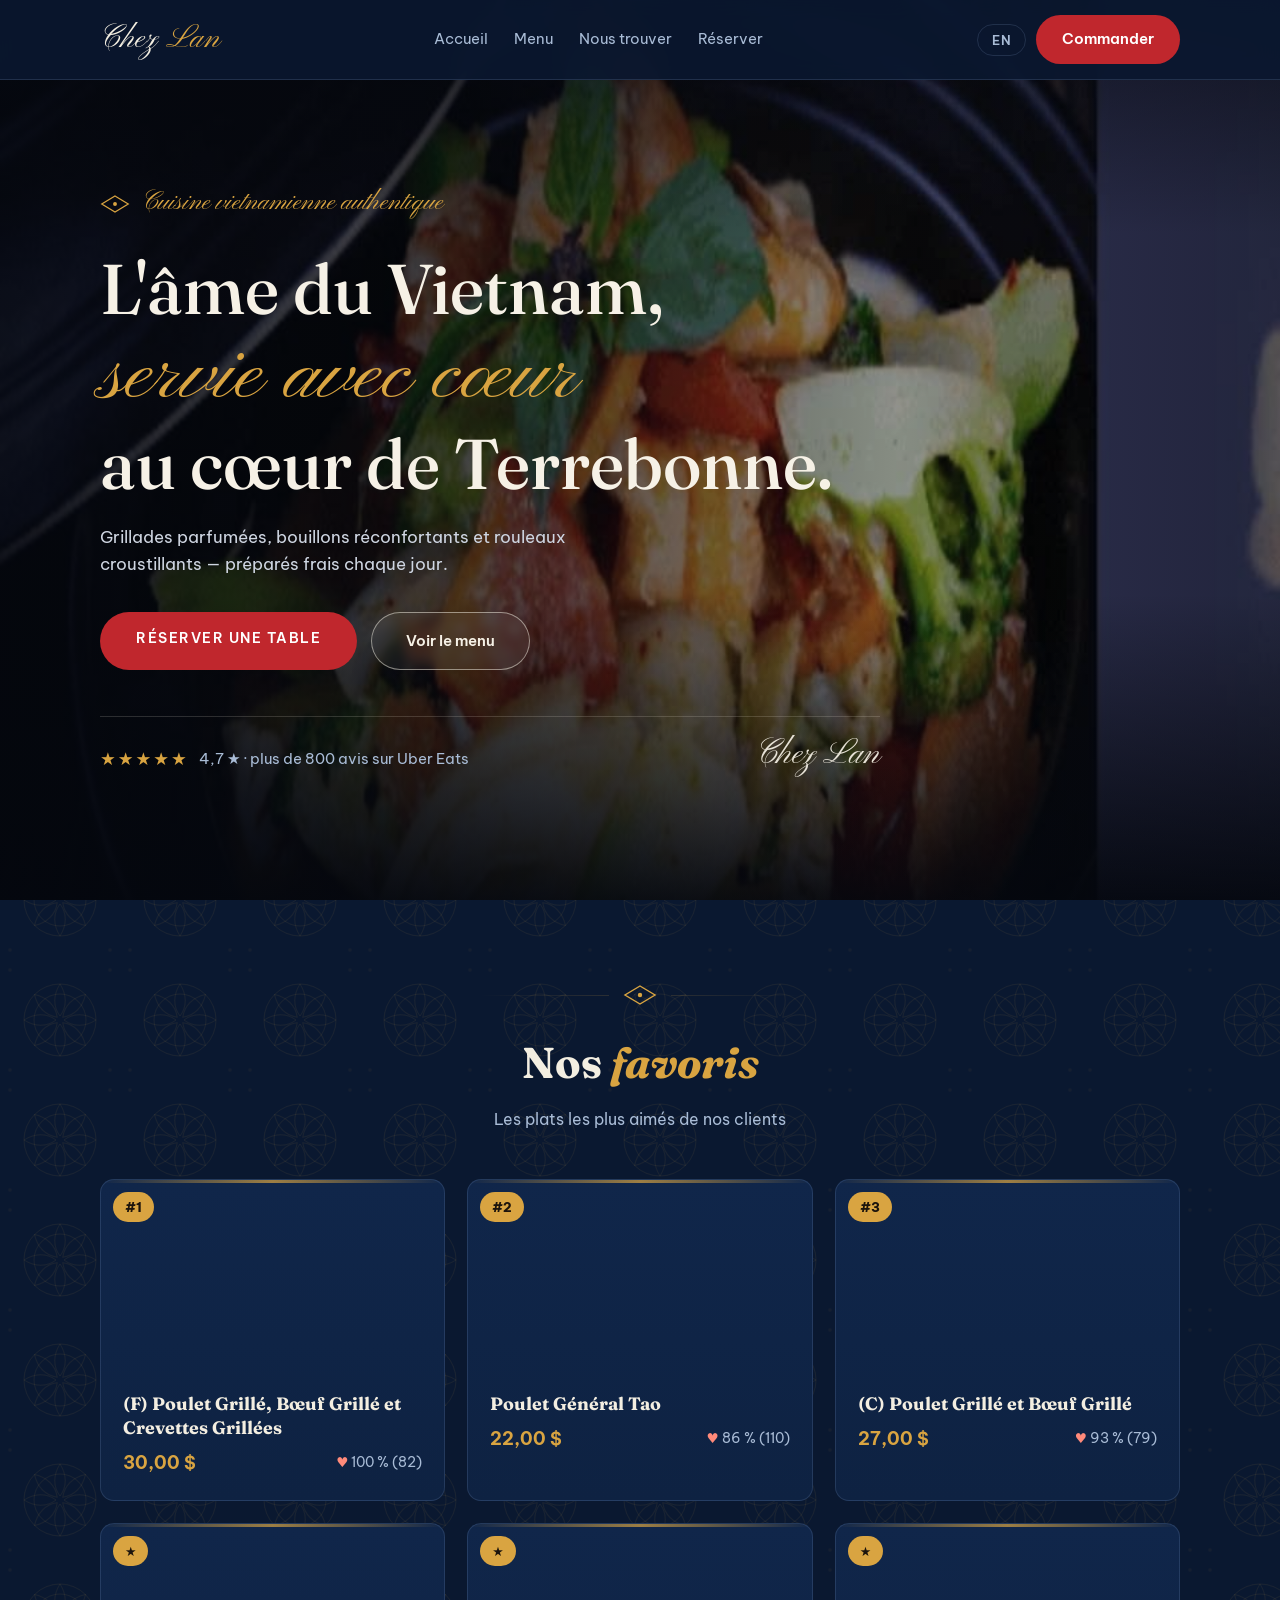
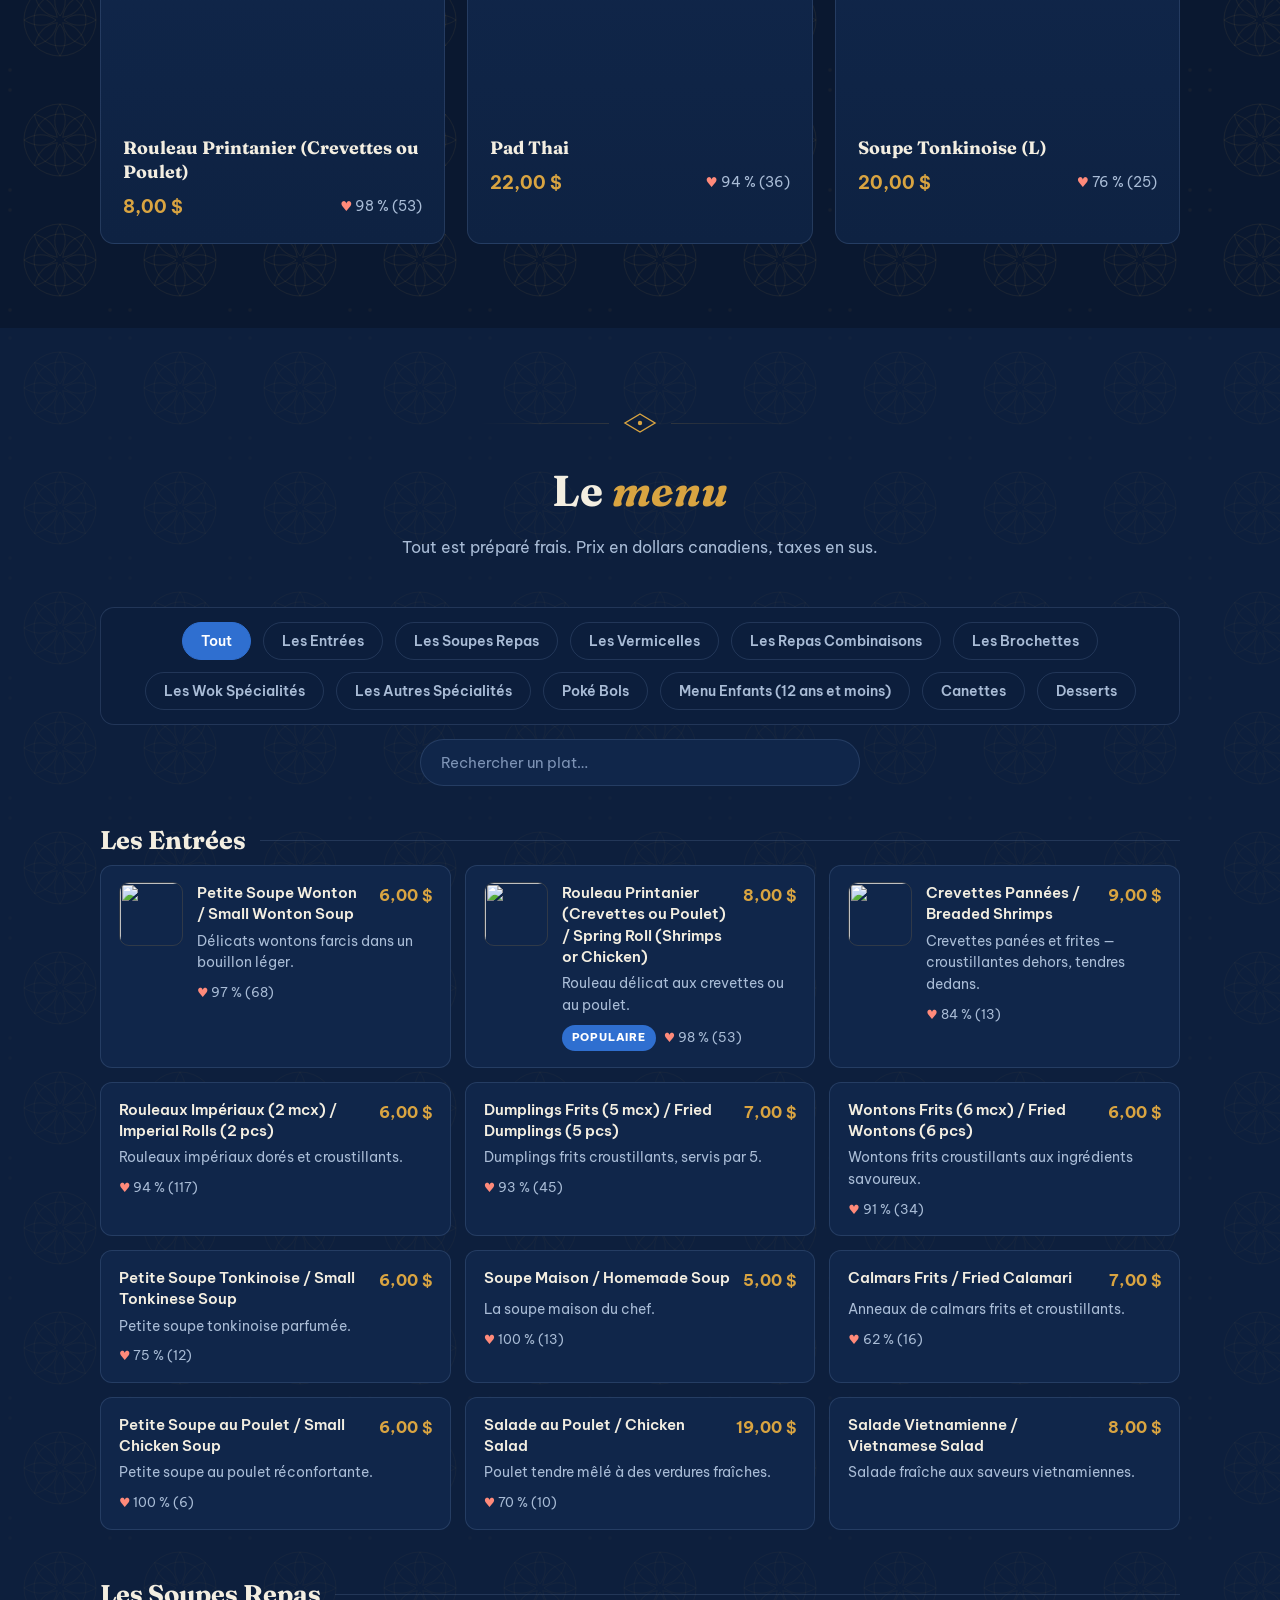
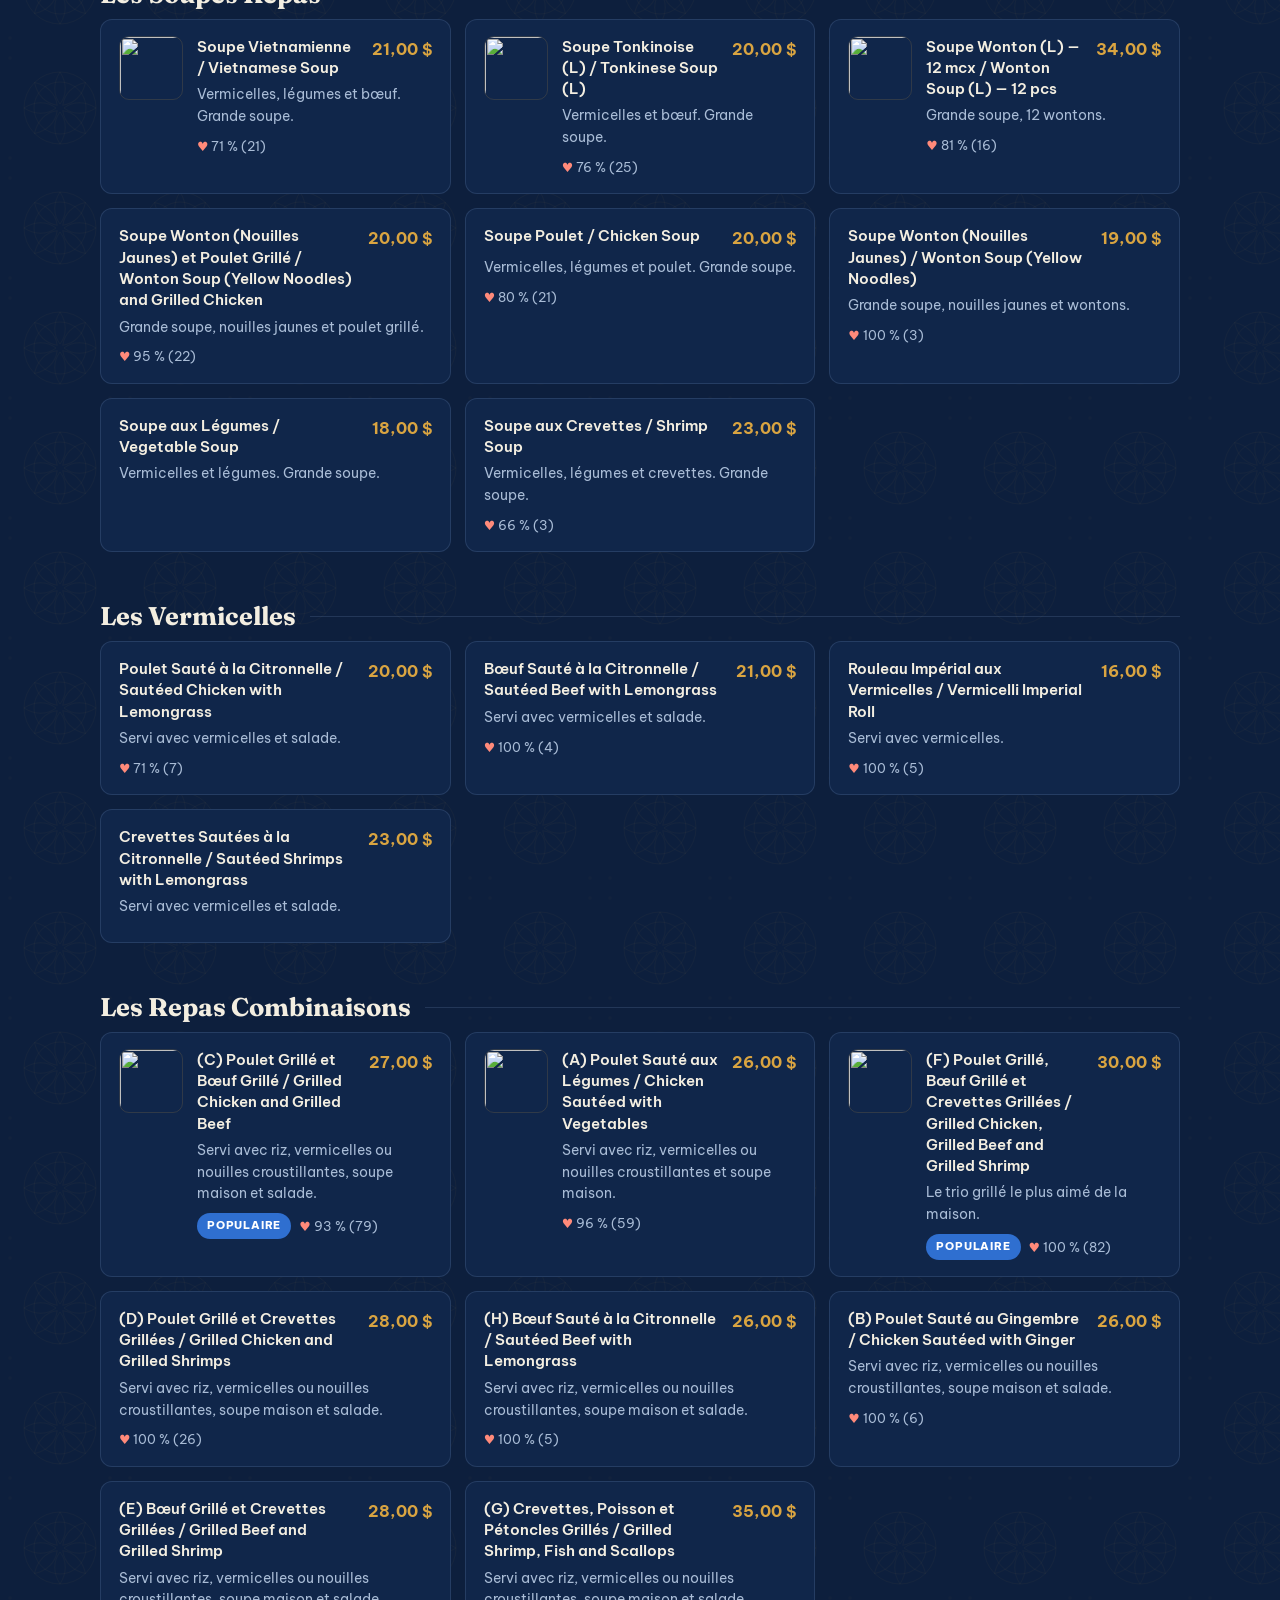
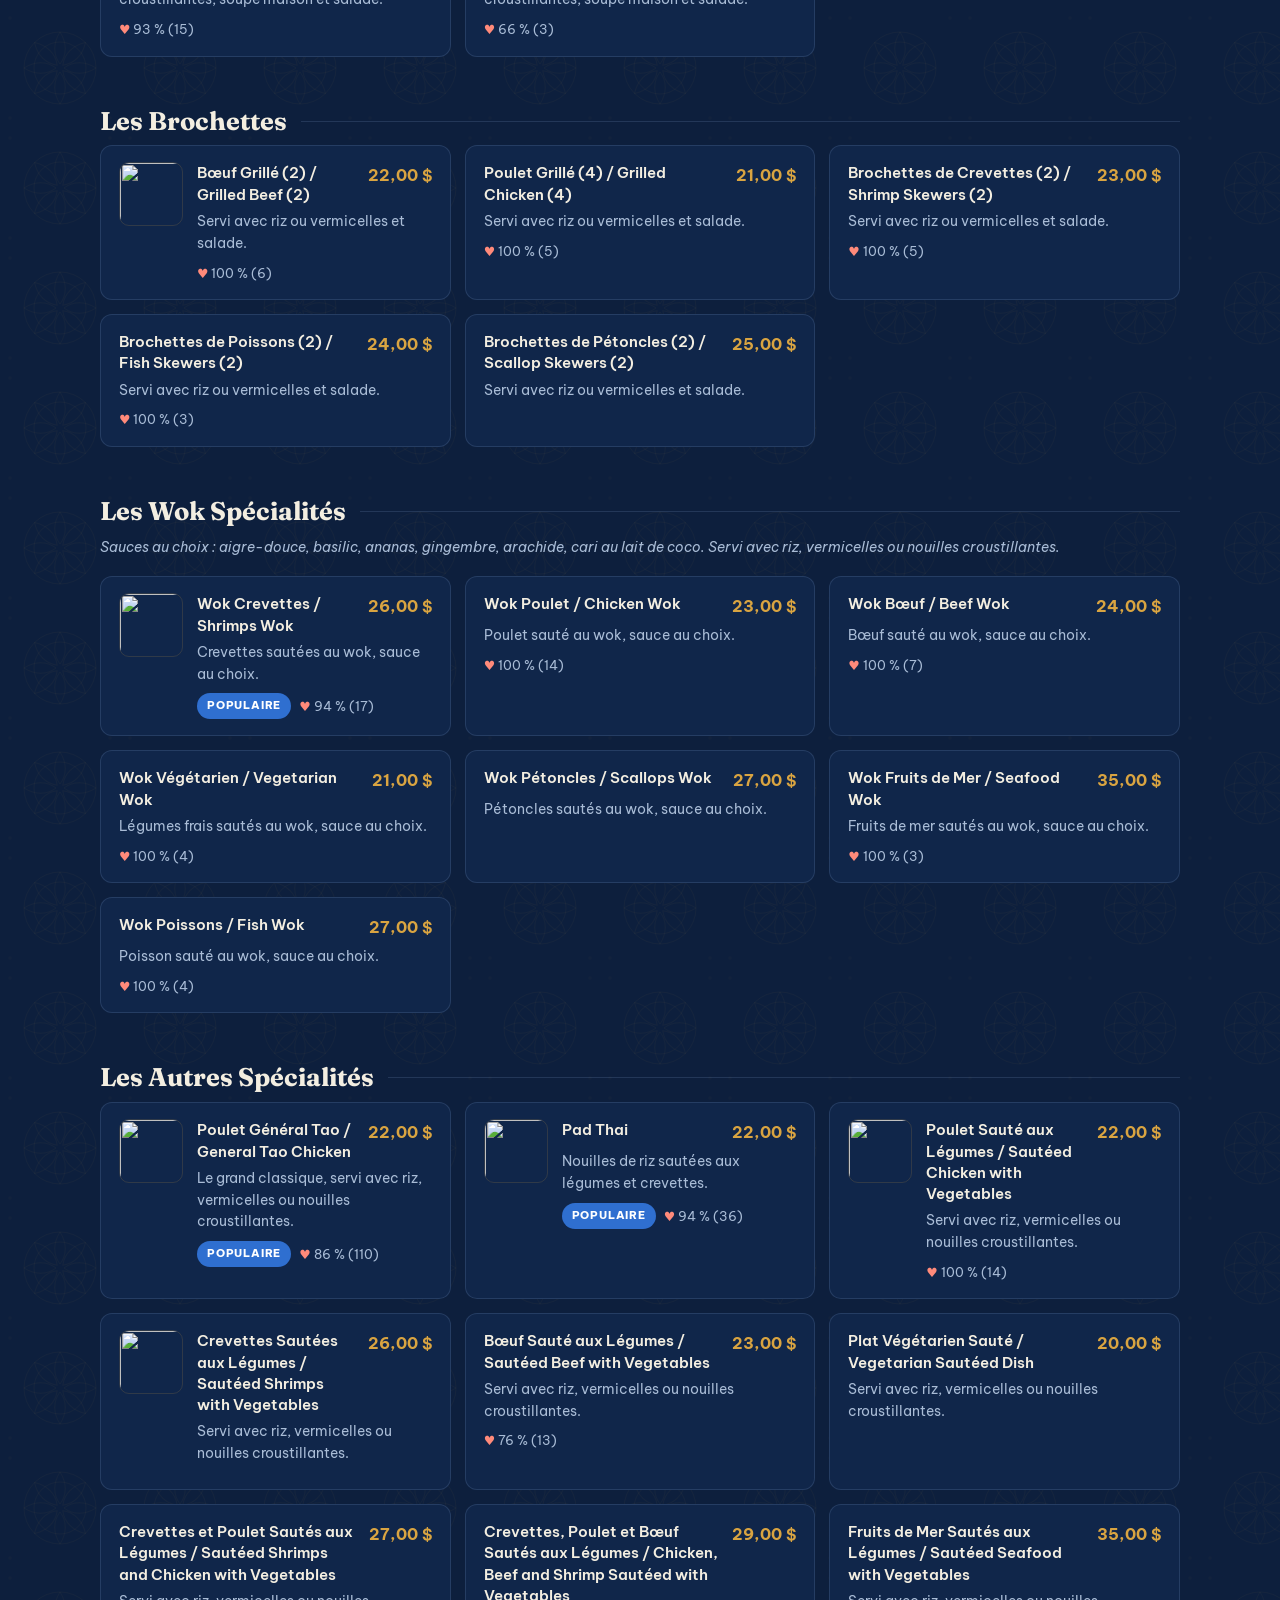
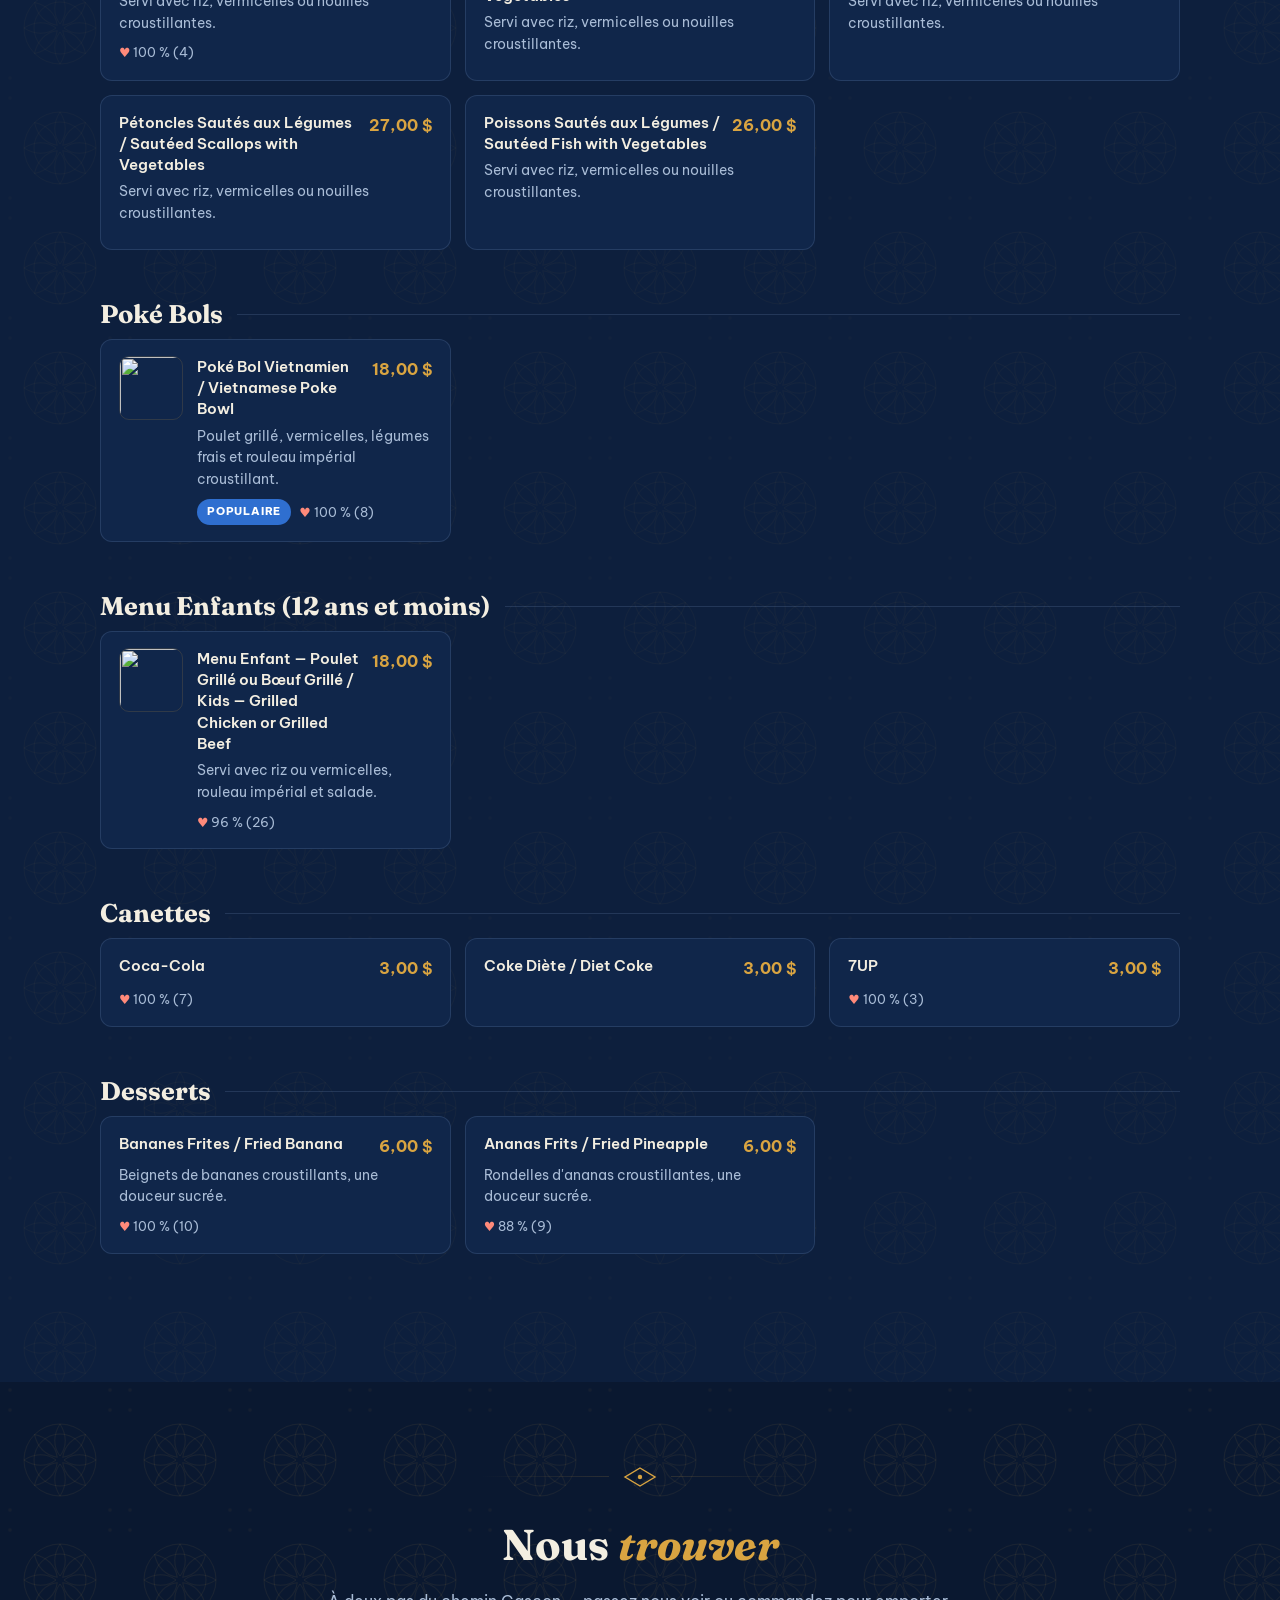
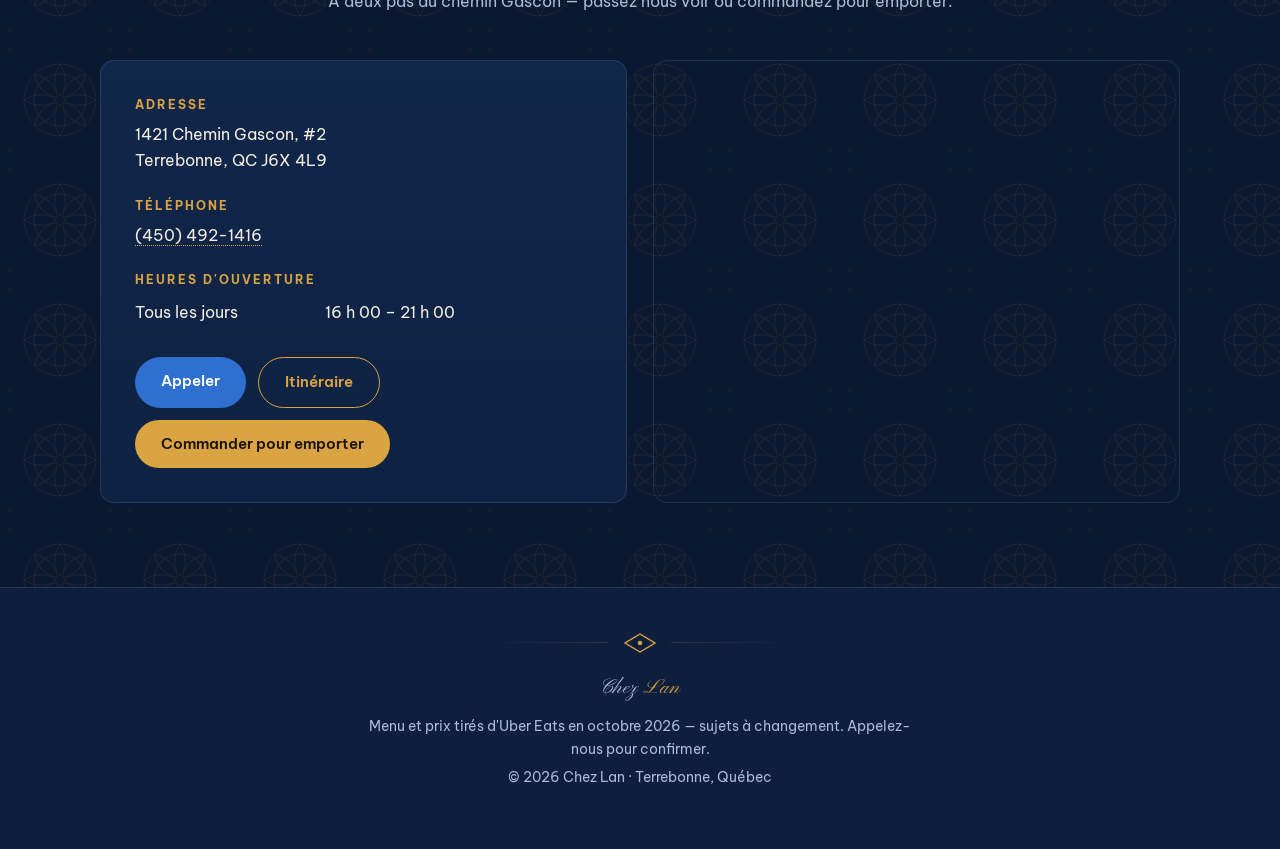
==== commit 1f95c83f: "Hero: single cropped real dish photo instead of collage" ====
--- a/index.html
+++ b/index.html
@@ -30,7 +30,7 @@
 </nav>
 
 <header class="hero" id="top">
-  <img class="hero-bg" id="heroBg" src="" alt="La salle chaleureuse du restaurant Chez Lan" referrerpolicy="no-referrer">
+  <img class="hero-bg" src="images/hero.jpg" alt="Plat signature du restaurant Chez Lan">
   <div class="hero-shade" aria-hidden="true"></div>
   <div class="wrap hero-inner">
     <div class="hero-badge">
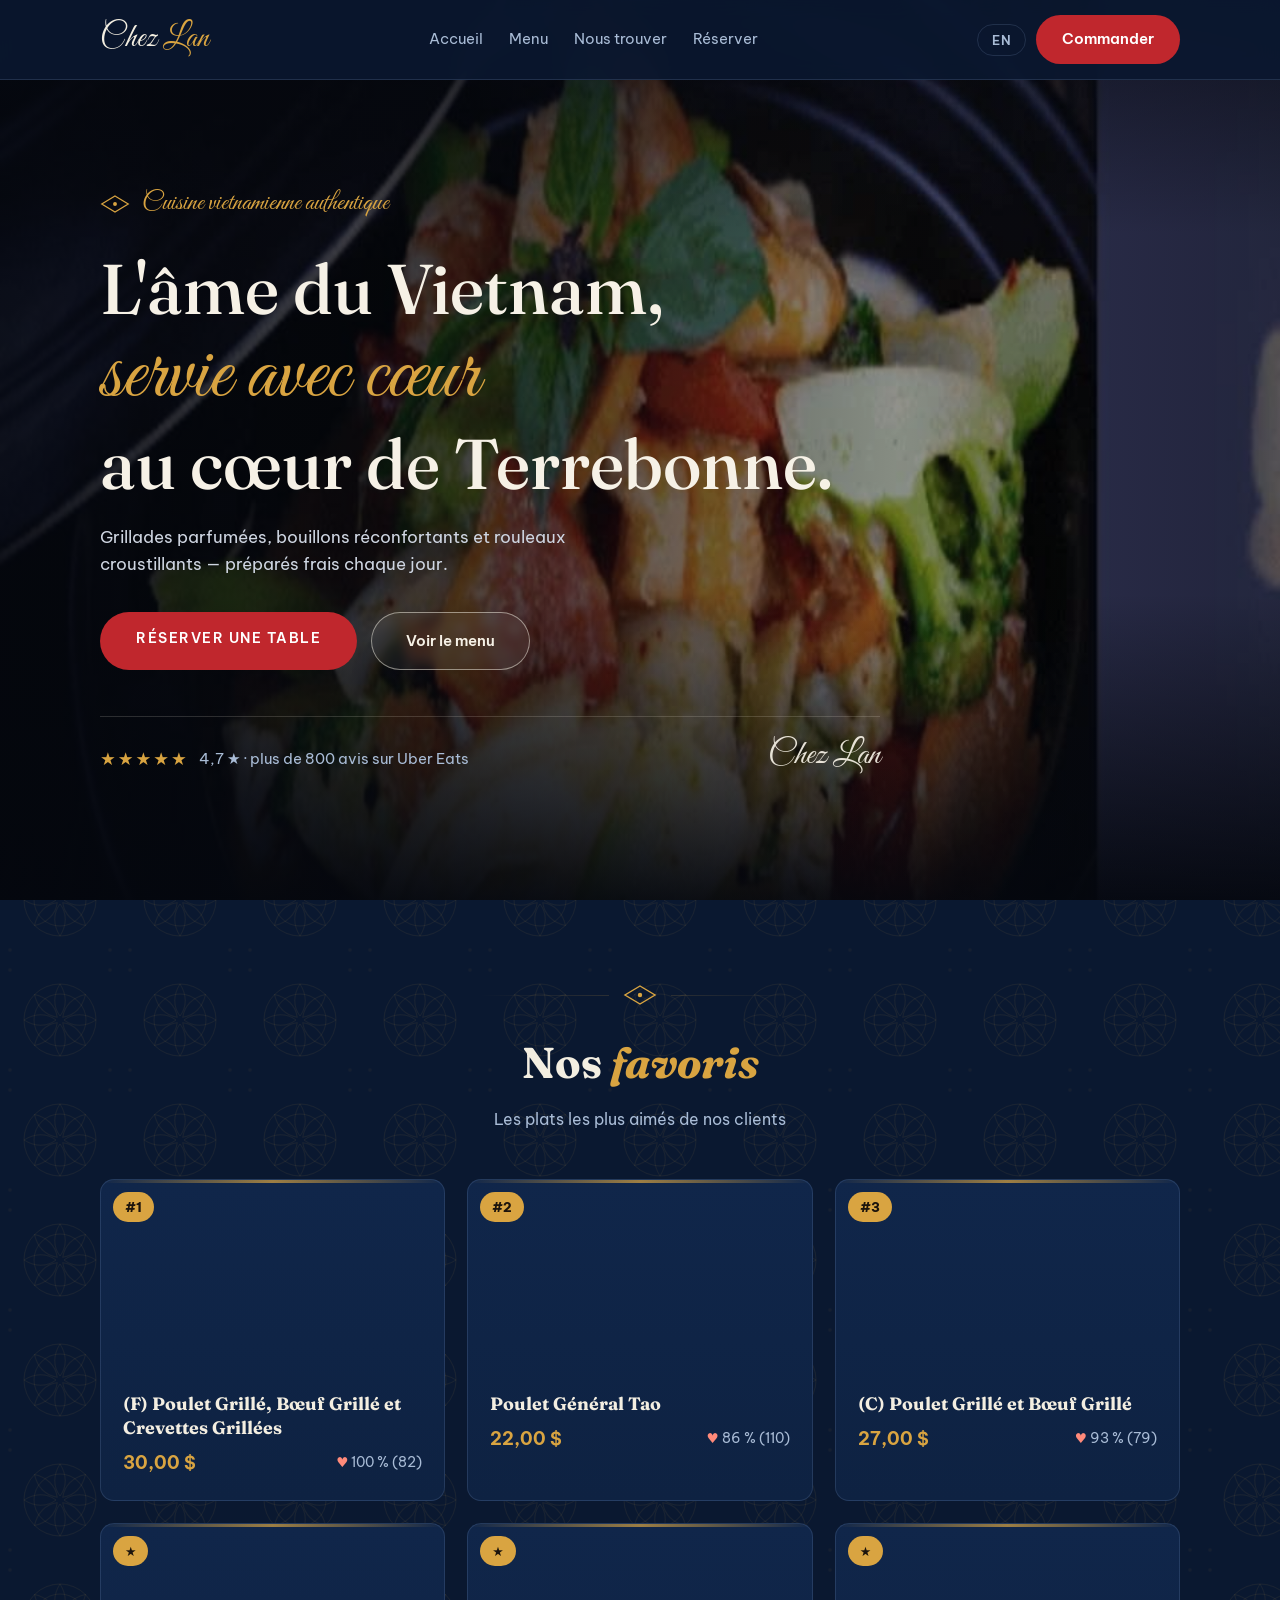
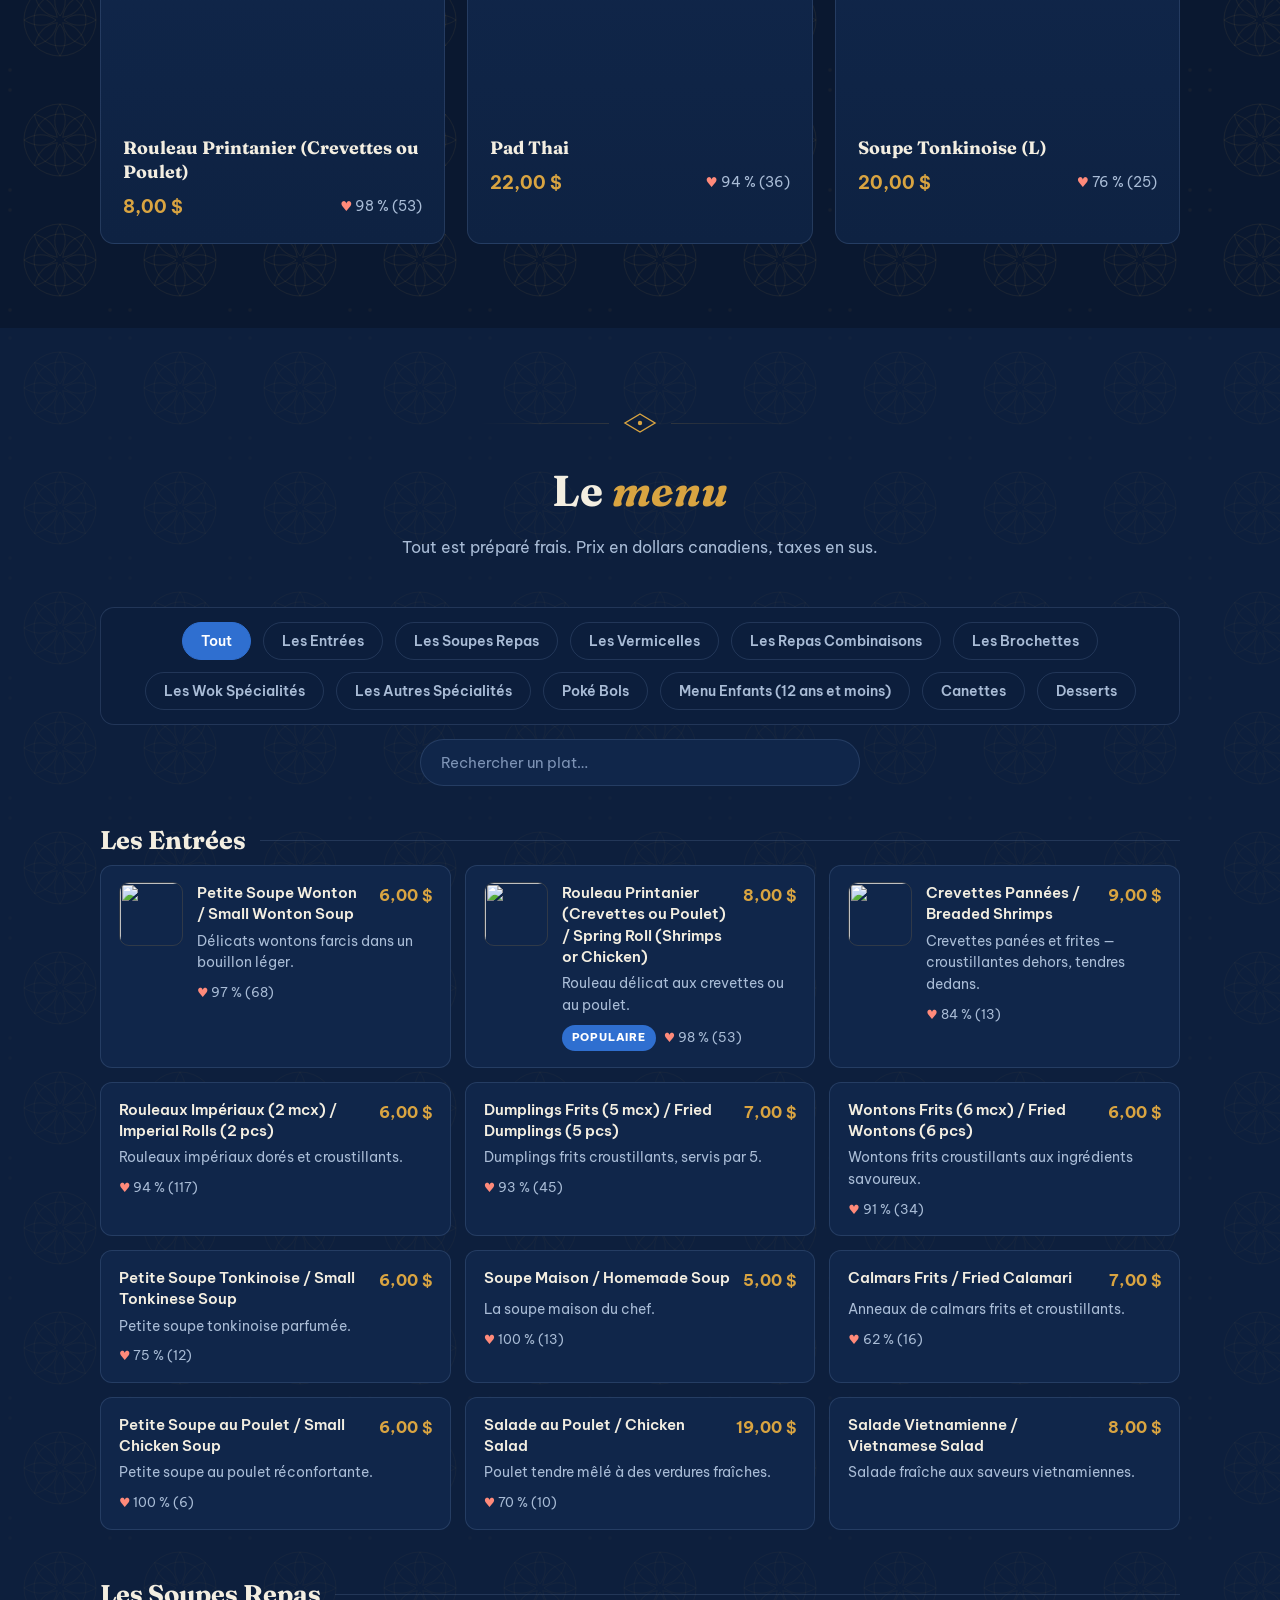
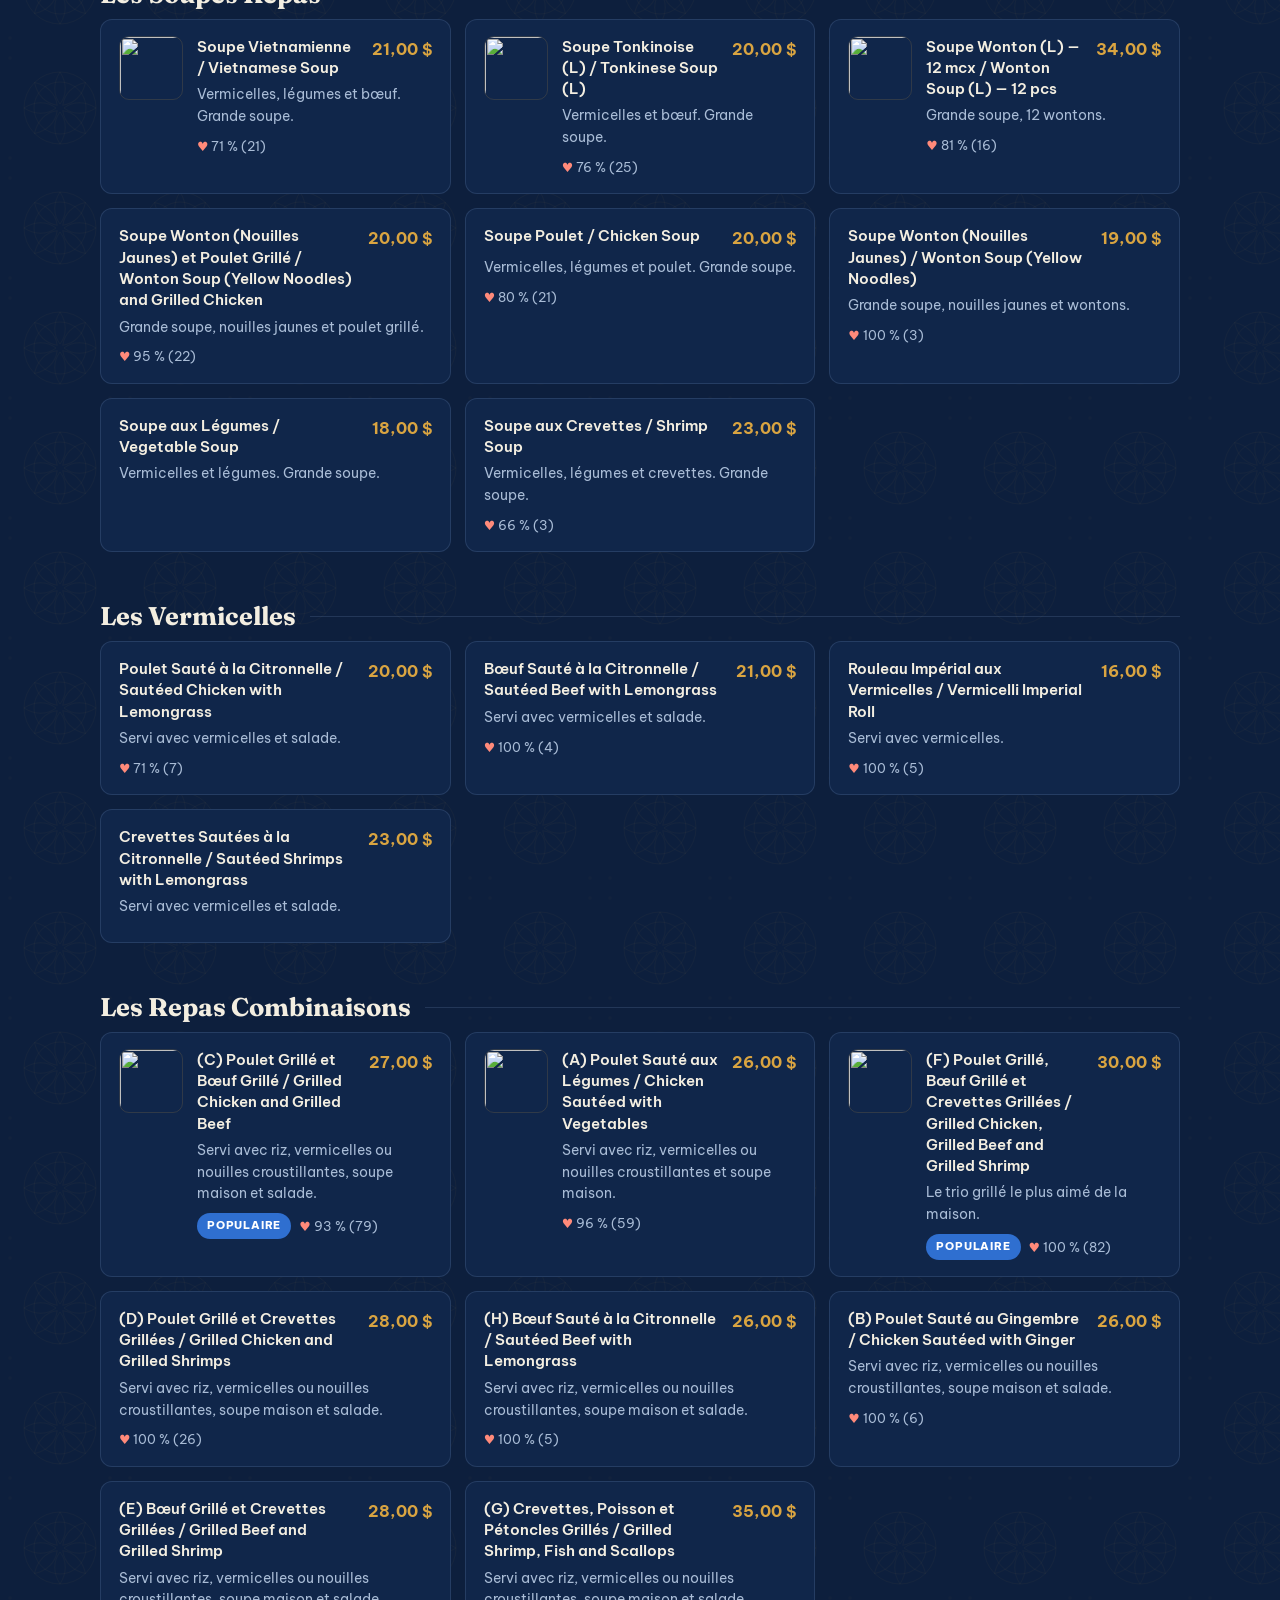
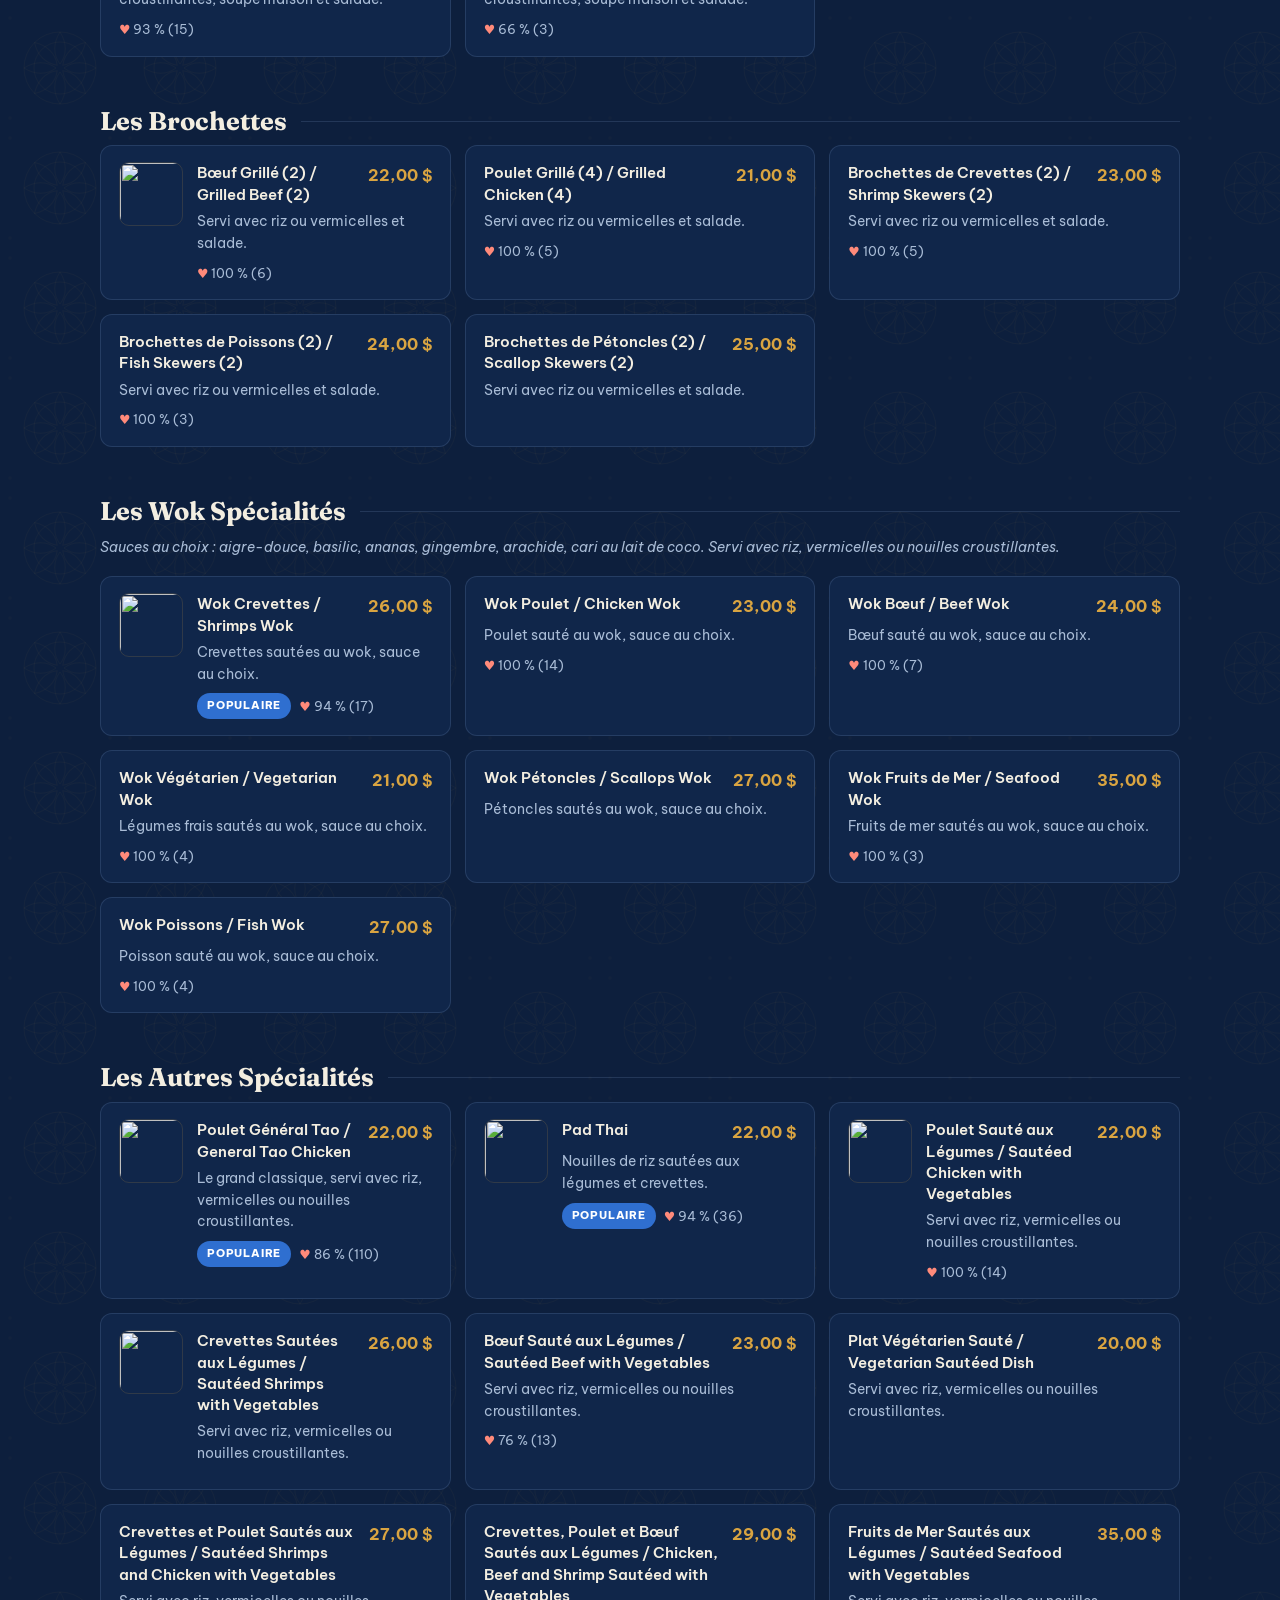
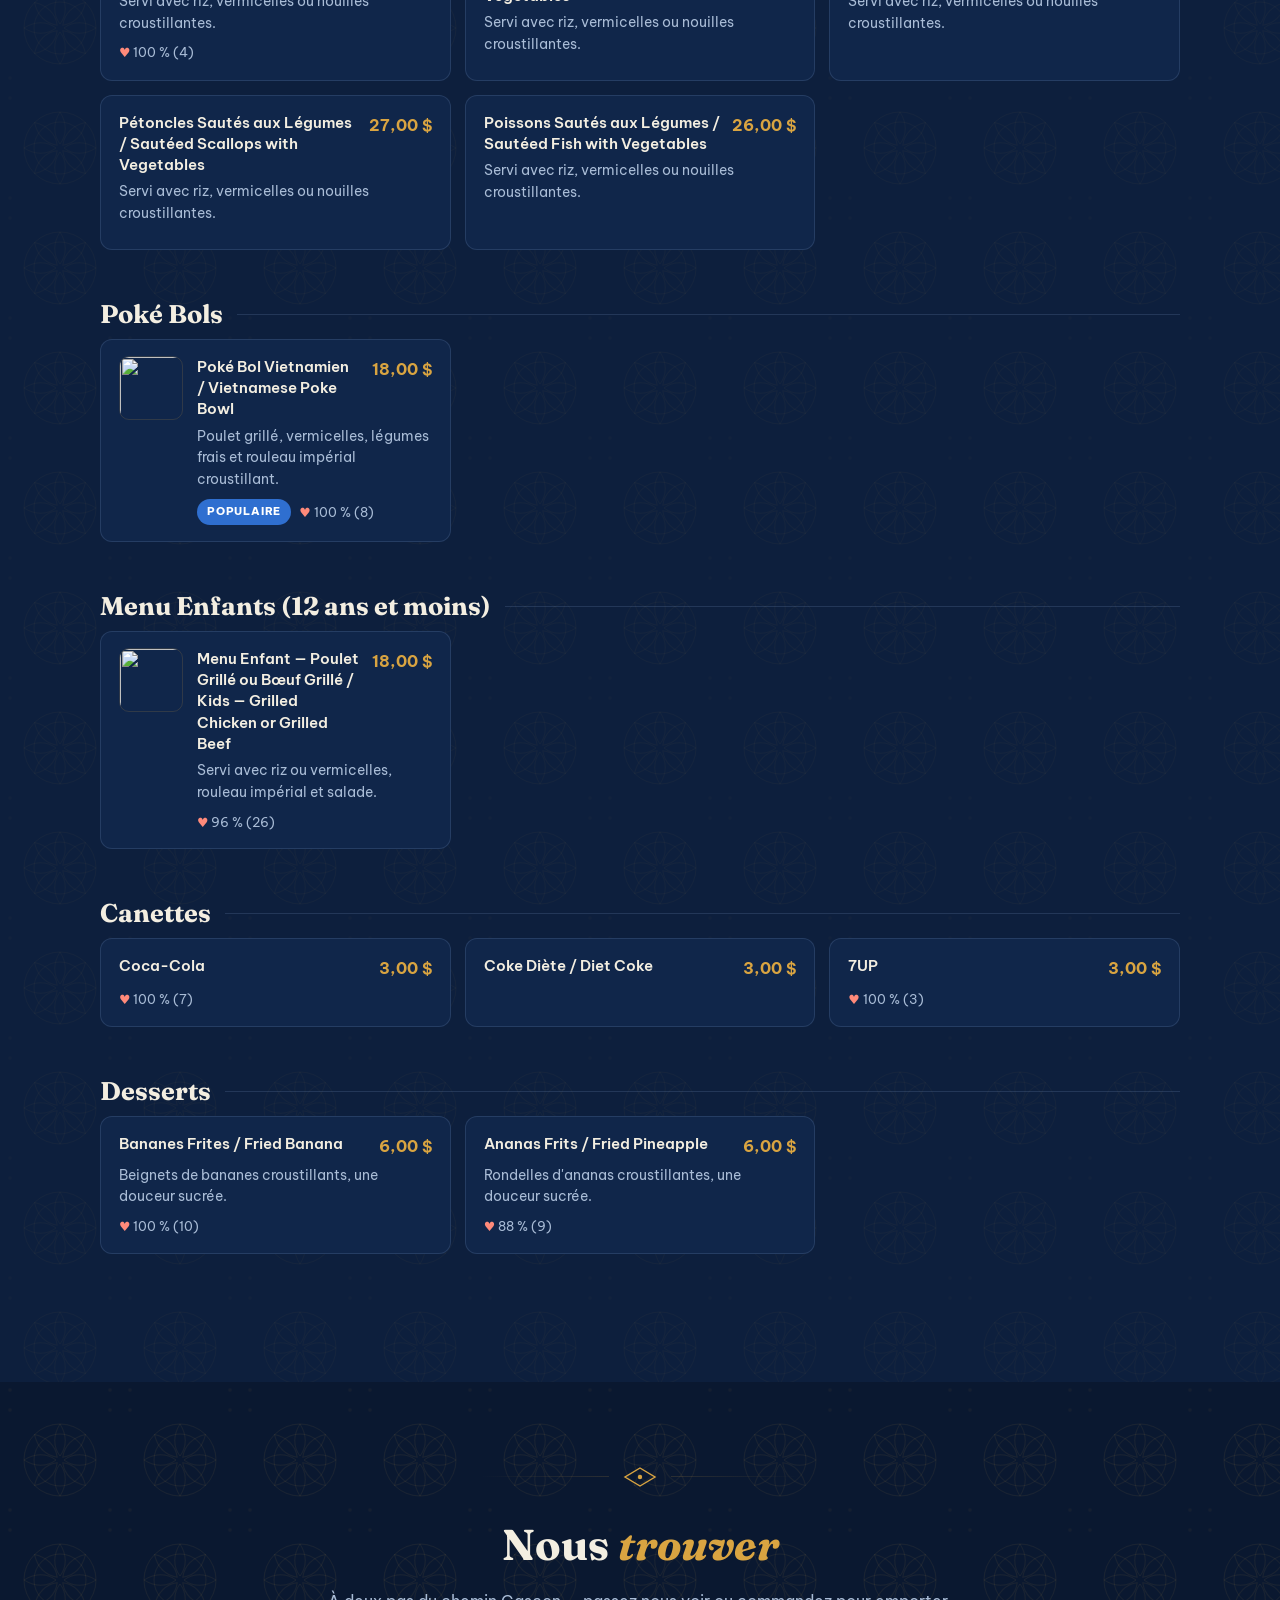
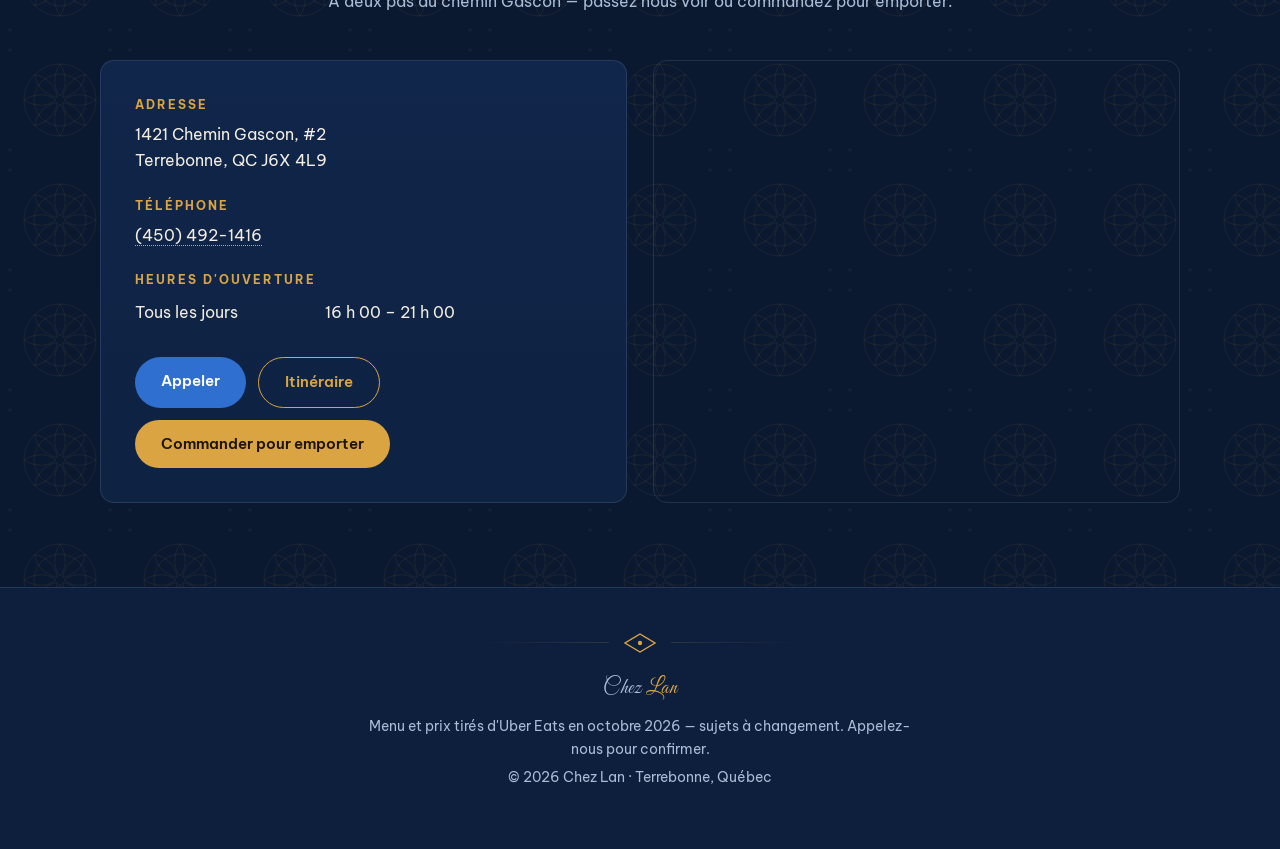
==== commit be125d86: "More readable script font (Great Vibes) for logo and accents" ====
--- a/index.html
+++ b/index.html
@@ -7,8 +7,8 @@
 <meta name="description" content="Chez Lan — authentique cuisine vietnamienne à Terrebonne. Grillades, soupes tonkinoises, vermicelles, rouleaux impériaux. Commandez en ligne ou appelez le (450) 492-1416.">
 <link rel="preconnect" href="https://fonts.googleapis.com">
 <link rel="preconnect" href="https://fonts.gstatic.com" crossorigin>
-<link href="https://fonts.googleapis.com/css2?family=Fraunces:ital,opsz,wght@0,9..144,500;0,9..144,700;1,9..144,500;1,9..144,700&family=Be+Vietnam+Pro:wght@400;500;600;700&family=Pinyon+Script&display=swap" rel="stylesheet">
-<link rel="stylesheet" href="styles.css?v=4">
+<link href="https://fonts.googleapis.com/css2?family=Fraunces:ital,opsz,wght@0,9..144,500;0,9..144,700;1,9..144,500;1,9..144,700&family=Be+Vietnam+Pro:wght@400;500;600;700&family=Great+Vibes&display=swap" rel="stylesheet">
+<link rel="stylesheet" href="styles.css?v=6">
 </head>
 <body>
 
@@ -37,8 +37,8 @@
       <svg width="30" height="20" viewBox="0 0 34 22" aria-hidden="true"><path d="M17 2 L32 11 L17 20 L2 11 Z" fill="none" stroke="#d9a441" stroke-width="1.4"/><circle cx="17" cy="11" r="2.2" fill="#d9a441"/></svg>
       <span data-i18n="hero.badge">Cuisine vietnamienne authentique</span>
     </div>
-    <h1 class="hero-title" data-i18n="hero.title"></h1>
-    <p class="hero-sub" data-i18n="hero.sub"></p>
+    <h1 class="hero-title" data-i18n="hero.title">L'âme du Vietnam, <span class="script">servie avec cœur</span><br>au cœur de Terrebonne.</h1>
+    <p class="hero-sub" data-i18n="hero.sub">Grillades parfumées, bouillons réconfortants et rouleaux croustillants — préparés frais chaque jour.</p>
     <div class="hero-ctas">
       <a class="btn btn-red" href="reservation.html" data-i18n="hero.ctaBook">Réserver une table</a>
       <a class="btn btn-ghostlight" href="#menu" data-i18n="hero.cta1">Voir le menu</a>
@@ -128,7 +128,7 @@
   </div>
 </footer>
 
-<script src="menu.js?v=4"></script>
-<script src="app.js?v=4"></script>
+<script src="menu.js?v=6"></script>
+<script src="app.js?v=6"></script>
 </body>
 </html>
--- a/styles.css
+++ b/styles.css
@@ -16,7 +16,7 @@
   --line: rgba(147, 180, 226, 0.16);
   --radius: 14px;
   --font-display: "Fraunces", Georgia, serif;
-  --font-script: "Pinyon Script", "Snell Roundhand", cursive;
+  --font-script: "Great Vibes", "Snell Roundhand", cursive;
   --font-body: "Be Vietnam Pro", "Inter", system-ui, sans-serif;
   /* Subtle Vietnamese lotus rosette (hoa sen) tile, hand-drawn SVG */
   --lotus: url("data:image/svg+xml,%3Csvg xmlns='http://www.w3.org/2000/svg' width='120' height='120' viewBox='0 0 120 120'%3E%3Cg fill='none' stroke='%23d9a441' stroke-opacity='0.08'%3E%3Ccircle cx='60' cy='60' r='36'/%3E%3Ccircle cx='60' cy='60' r='26'/%3E%3Cpath d='M60 24 C67 35 67 47 60 56 C53 47 53 35 60 24 Z'/%3E%3Cpath d='M60 24 C67 35 67 47 60 56 C53 47 53 35 60 24 Z' transform='rotate(45 60 60)'/%3E%3Cpath d='M60 24 C67 35 67 47 60 56 C53 47 53 35 60 24 Z' transform='rotate(90 60 60)'/%3E%3Cpath d='M60 24 C67 35 67 47 60 56 C53 47 53 35 60 24 Z' transform='rotate(135 60 60)'/%3E%3Cpath d='M60 24 C67 35 67 47 60 56 C53 47 53 35 60 24 Z' transform='rotate(180 60 60)'/%3E%3Cpath d='M60 24 C67 35 67 47 60 56 C53 47 53 35 60 24 Z' transform='rotate(225 60 60)'/%3E%3Cpath d='M60 24 C67 35 67 47 60 56 C53 47 53 35 60 24 Z' transform='rotate(270 60 60)'/%3E%3Cpath d='M60 24 C67 35 67 47 60 56 C53 47 53 35 60 24 Z' transform='rotate(315 60 60)'/%3E%3C/g%3E%3Cg fill='%23d9a441' fill-opacity='0.05'%3E%3Ccircle cx='10' cy='10' r='1.8'/%3E%3Ccircle cx='110' cy='10' r='1.8'/%3E%3Ccircle cx='10' cy='110' r='1.8'/%3E%3Ccircle cx='110' cy='110' r='1.8'/%3E%3C/g%3E%3C/svg%3E");
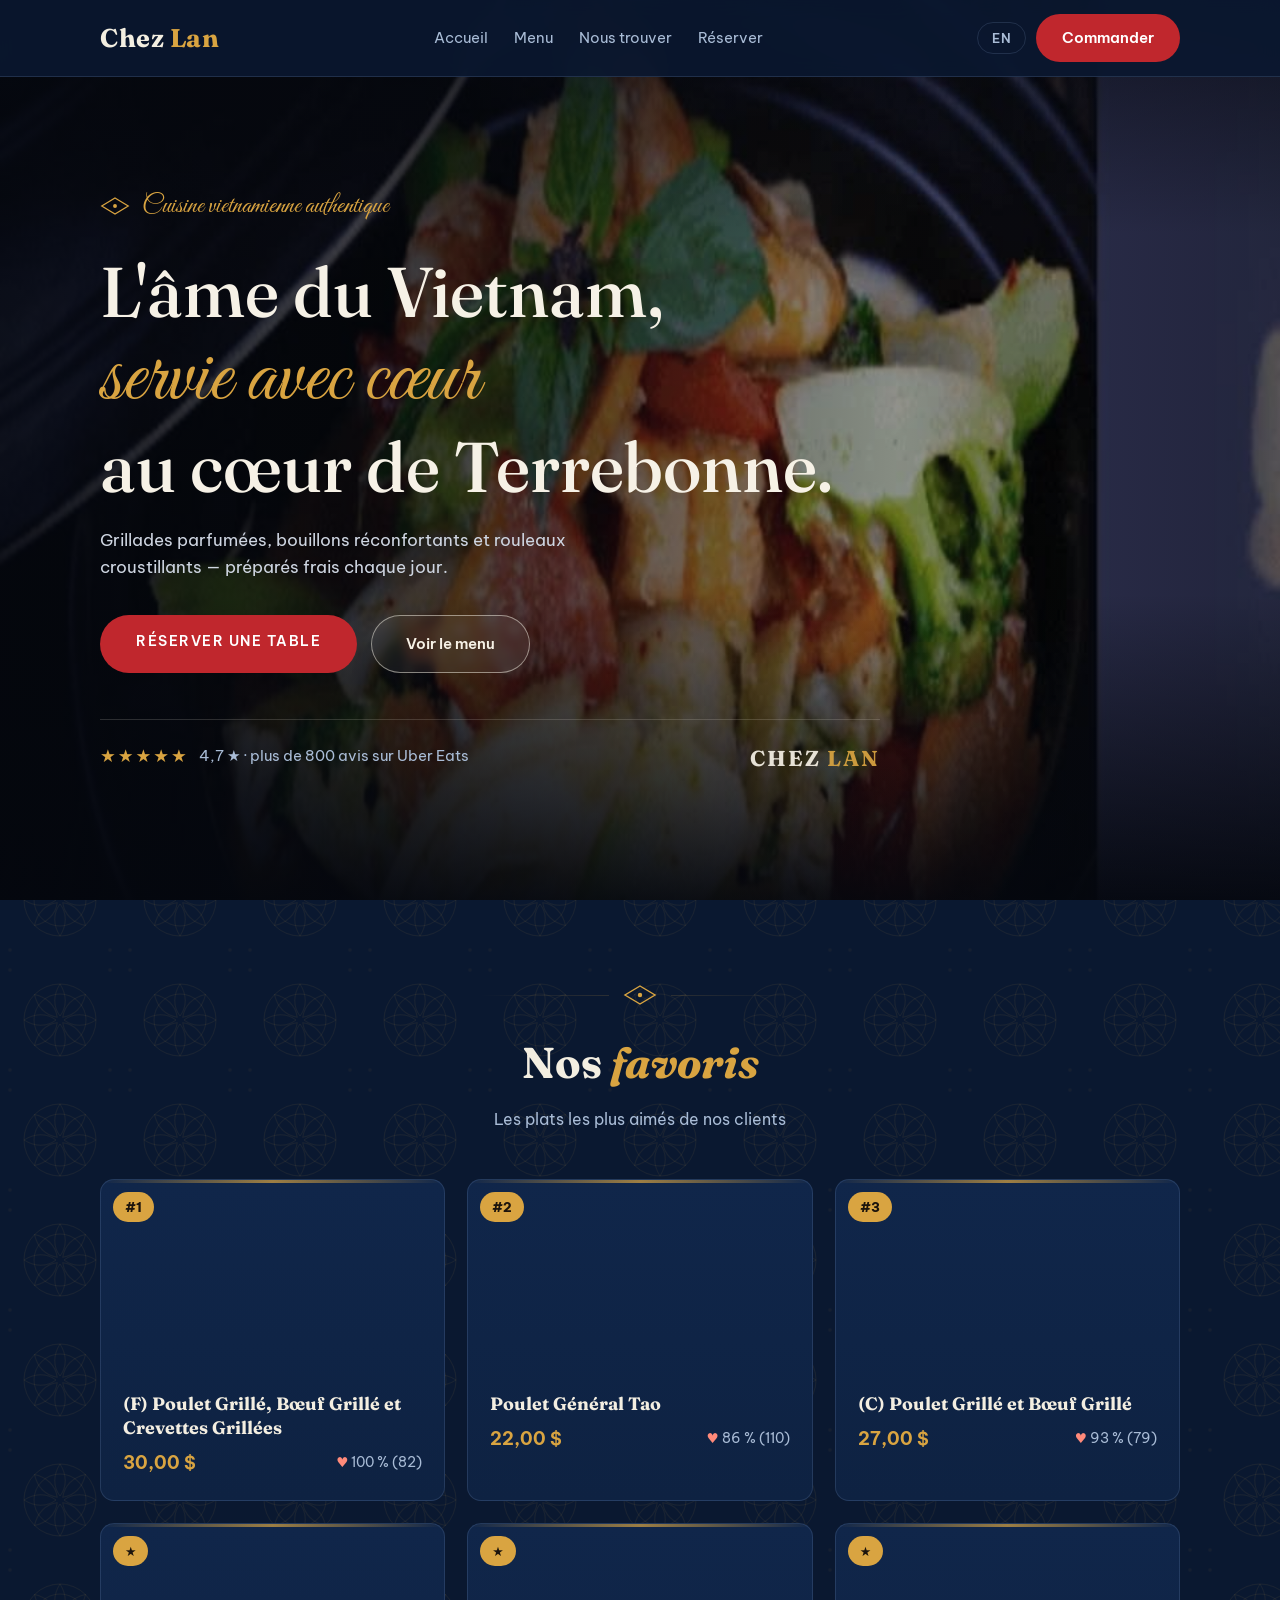
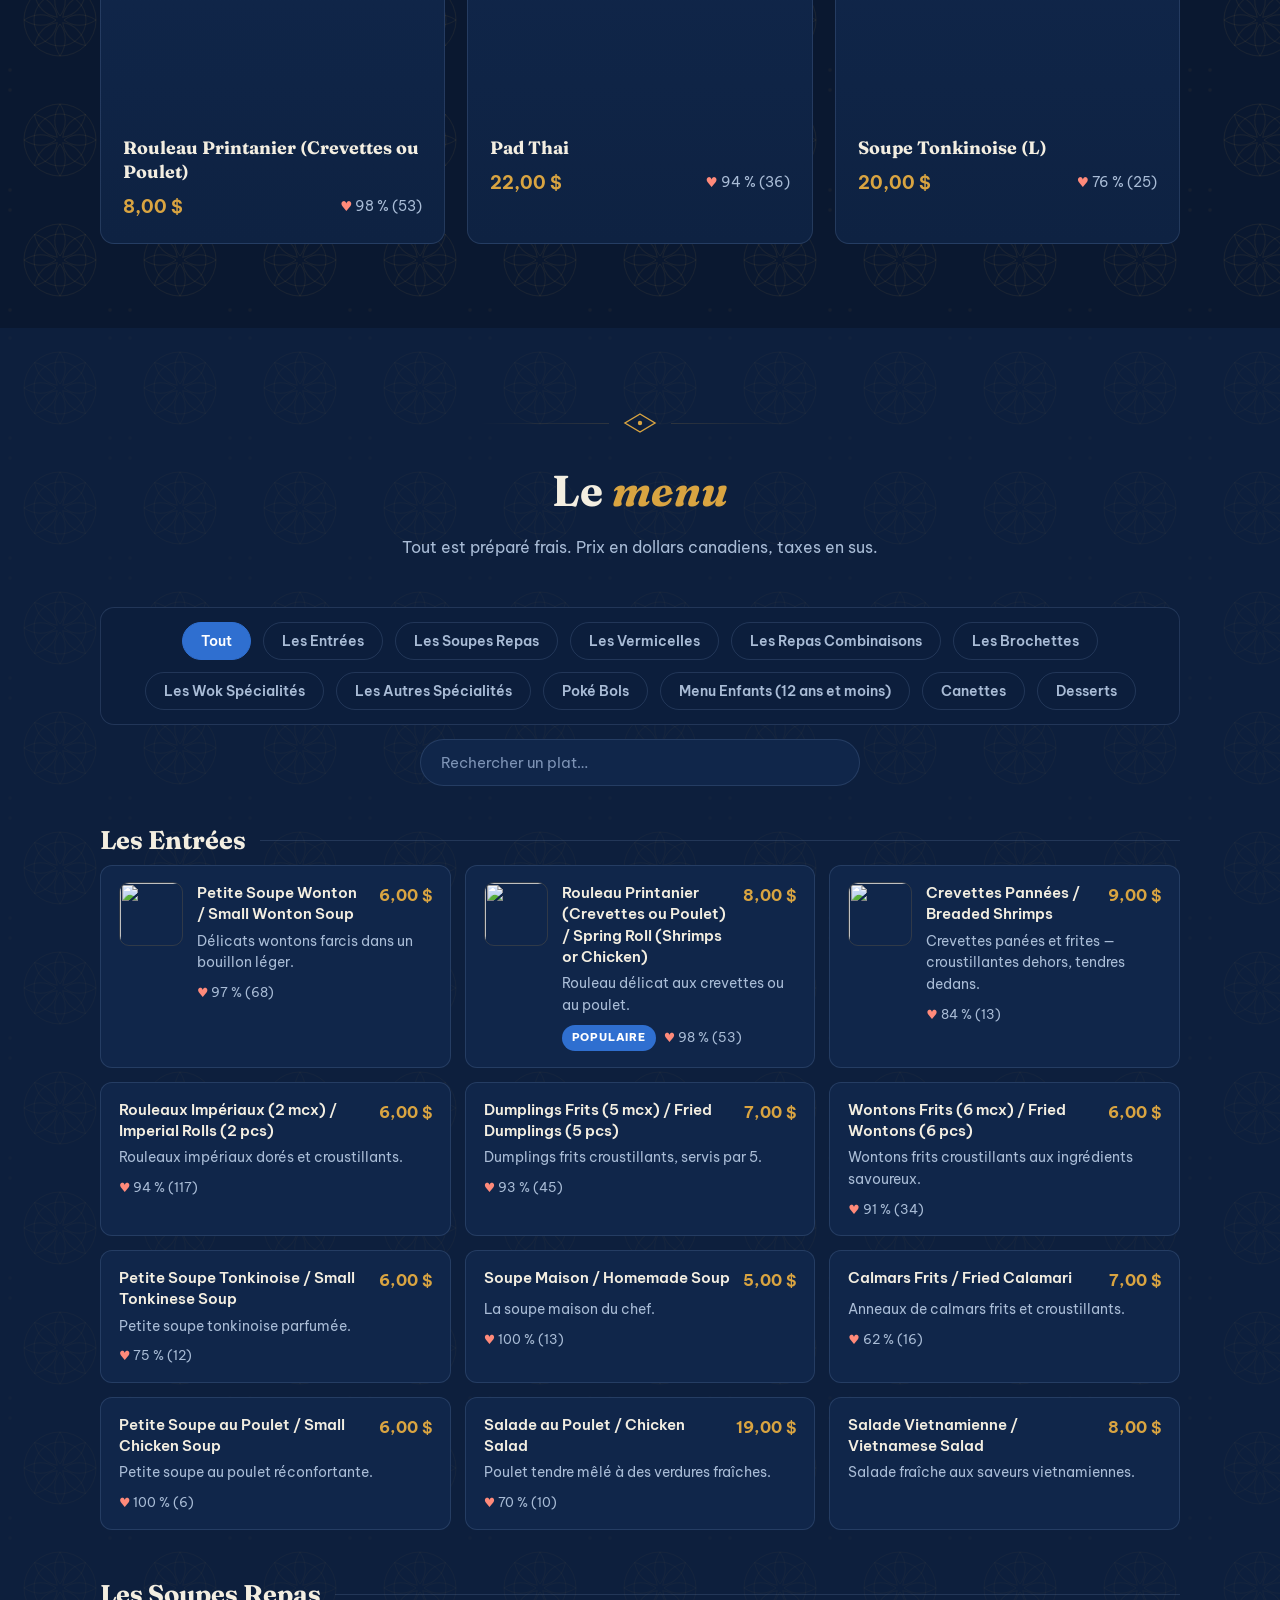
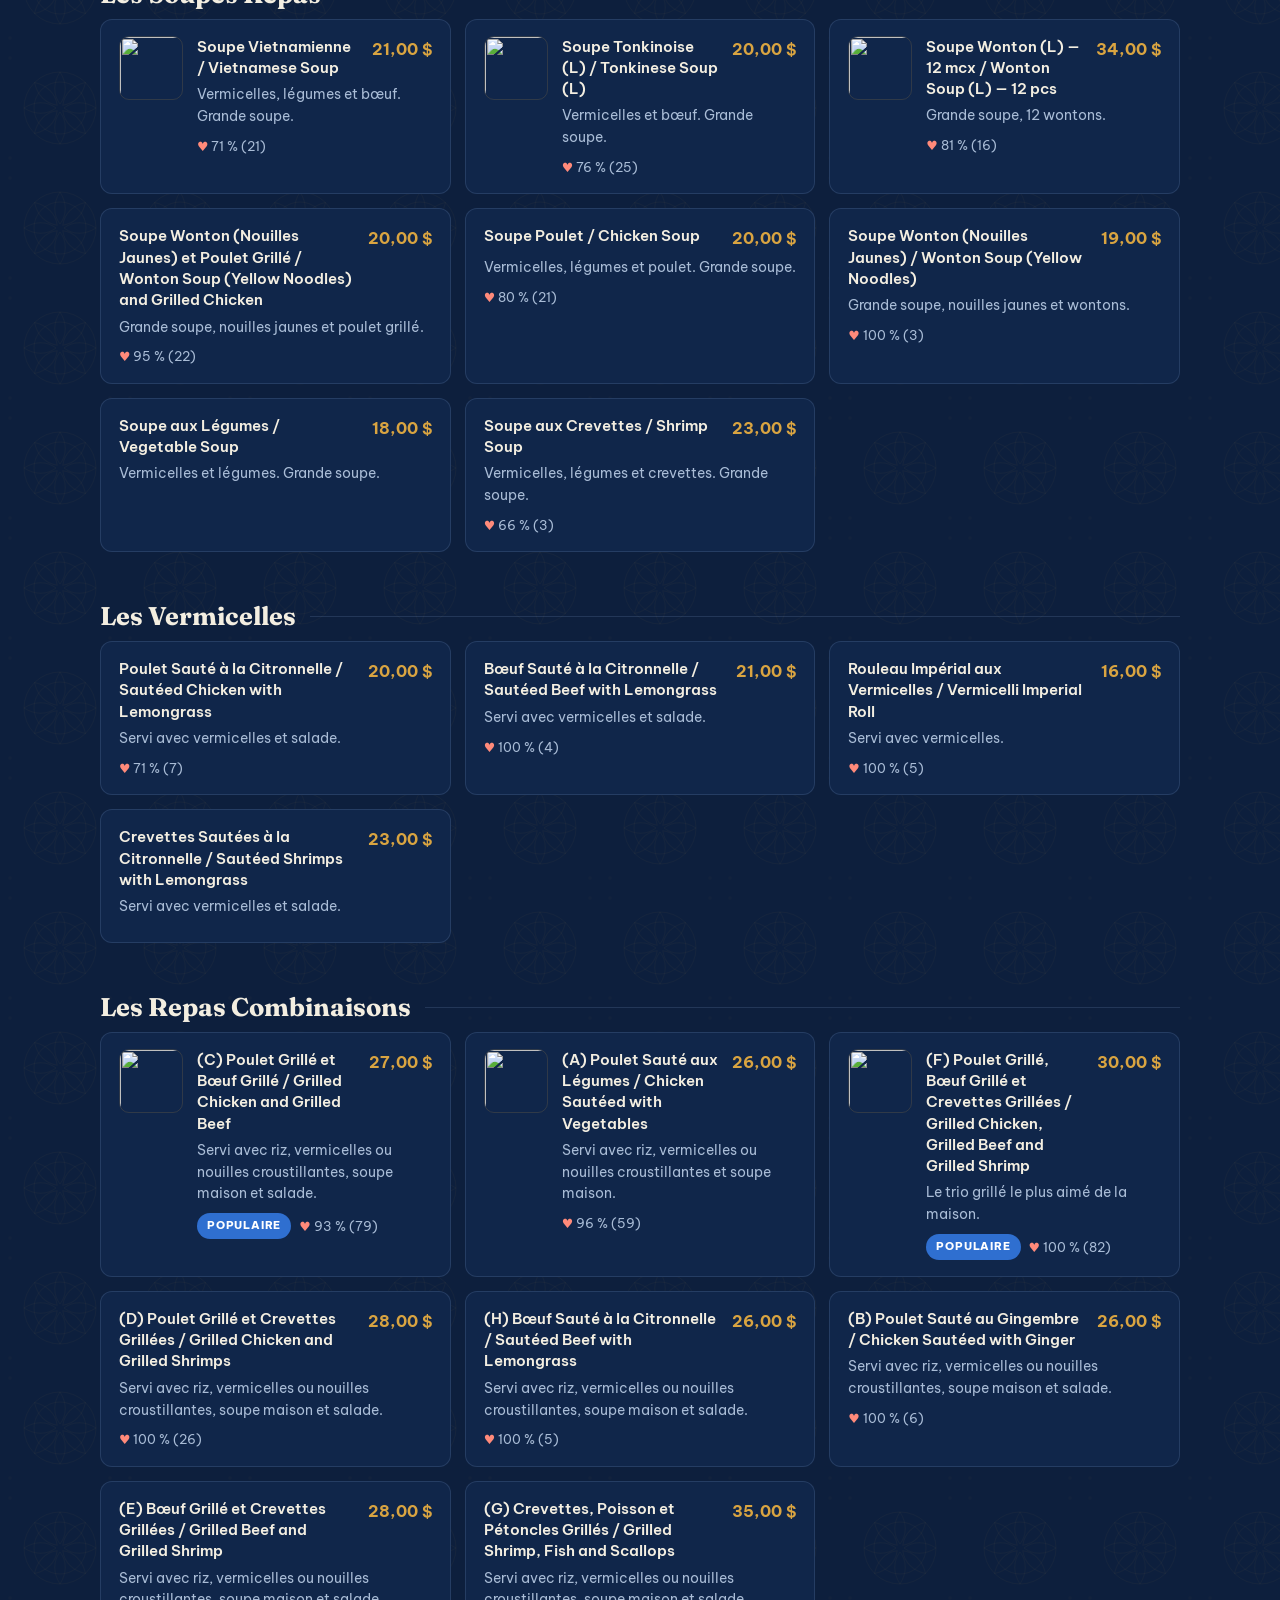
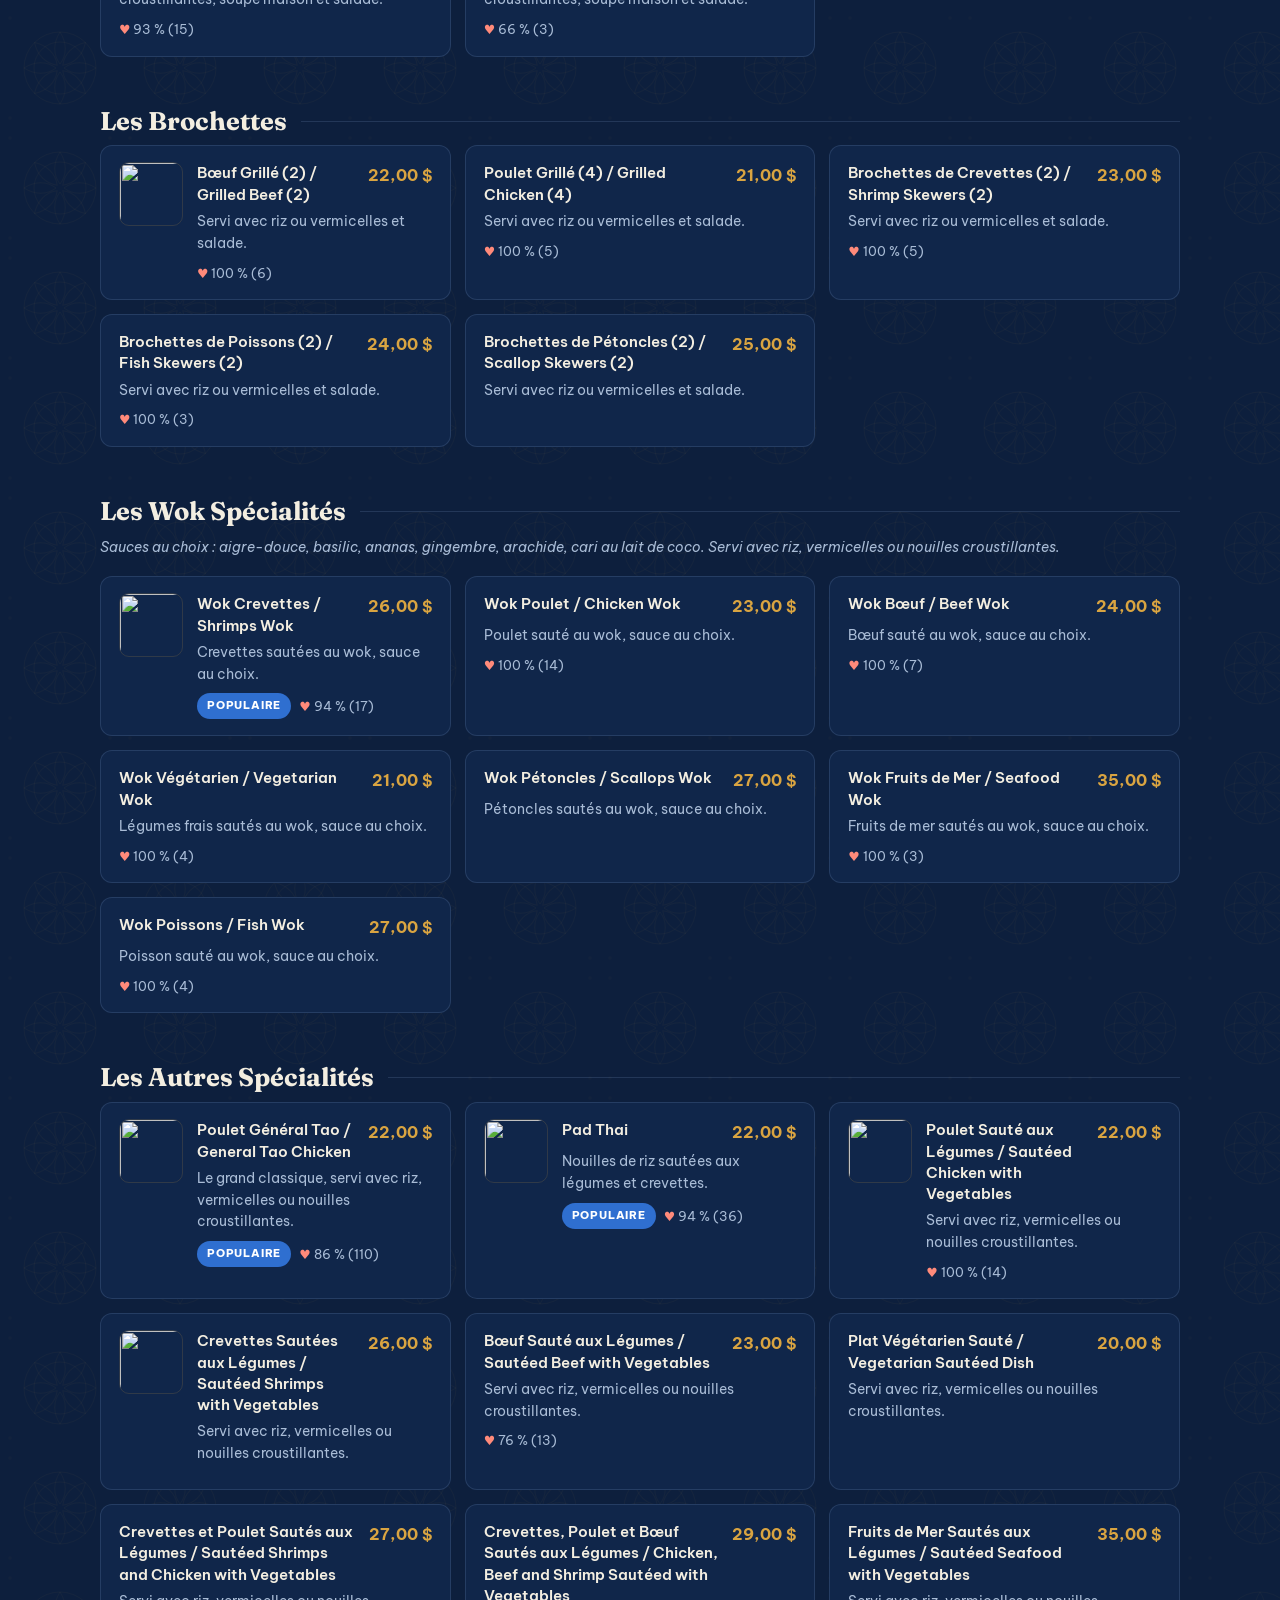
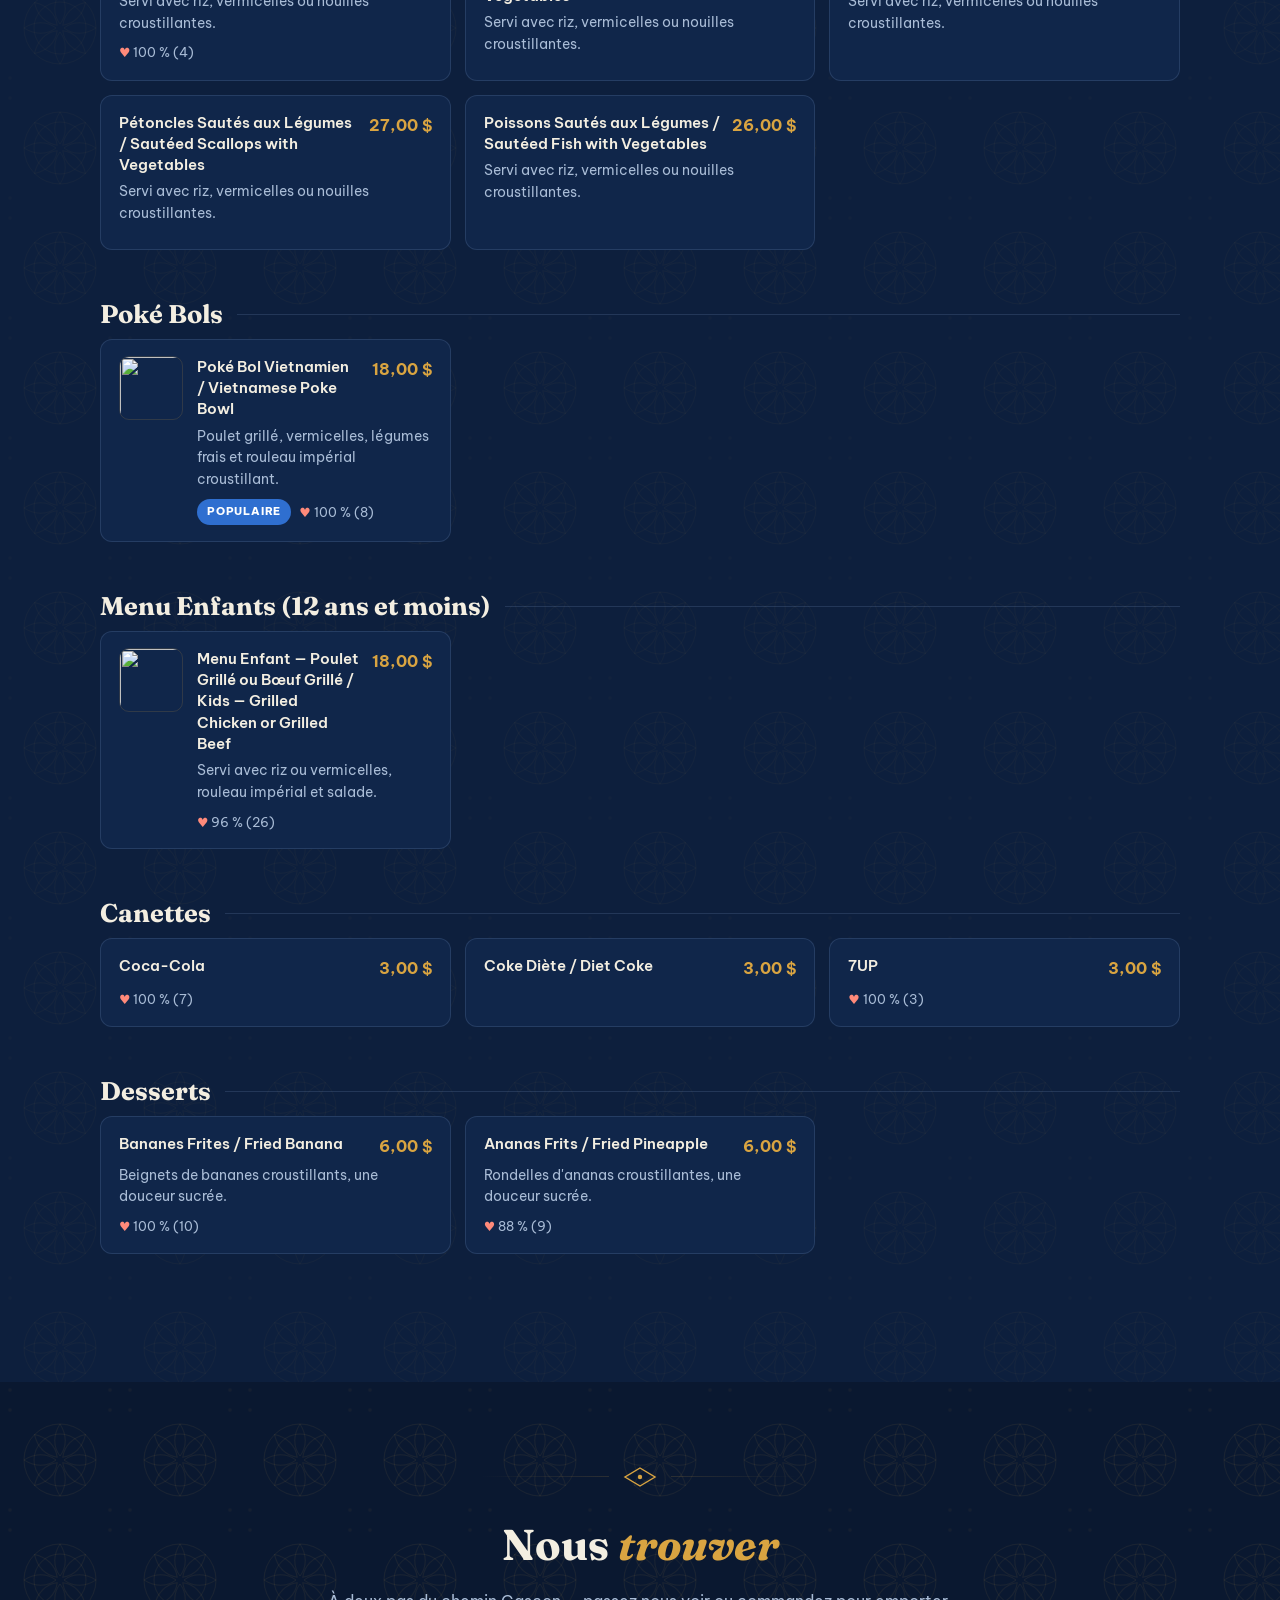
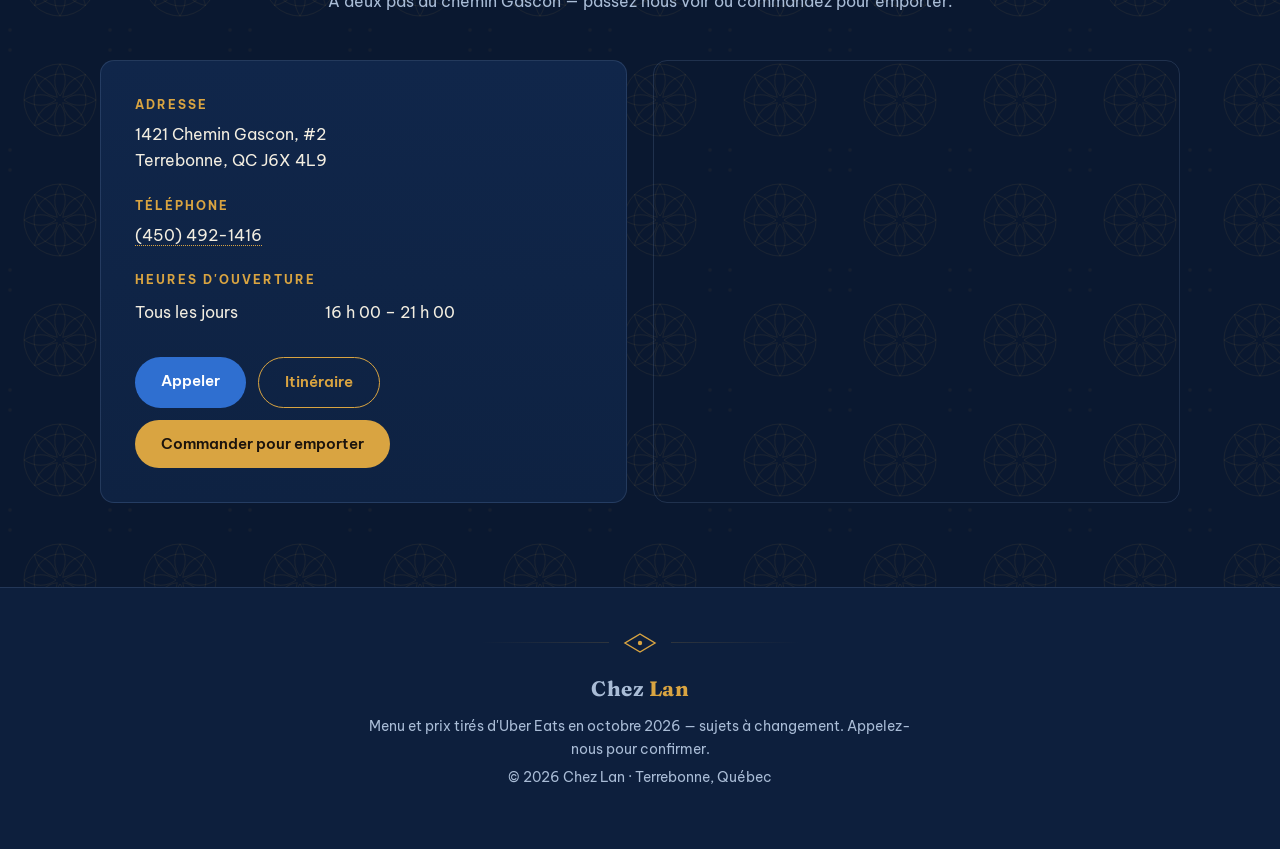
==== commit 18b81e09: "Bold serif Chez Lan wordmark (no script)" ====
--- a/index.html
+++ b/index.html
@@ -8,7 +8,7 @@
 <link rel="preconnect" href="https://fonts.googleapis.com">
 <link rel="preconnect" href="https://fonts.gstatic.com" crossorigin>
 <link href="https://fonts.googleapis.com/css2?family=Fraunces:ital,opsz,wght@0,9..144,500;0,9..144,700;1,9..144,500;1,9..144,700&family=Be+Vietnam+Pro:wght@400;500;600;700&family=Great+Vibes&display=swap" rel="stylesheet">
-<link rel="stylesheet" href="styles.css?v=6">
+<link rel="stylesheet" href="styles.css?v=7">
 </head>
 <body>
 
@@ -45,7 +45,7 @@
     </div>
     <div class="hero-foot">
       <span class="rating"><span class="stars">★★★★★</span> <span data-i18n="hero.rating">4,7 ★ · plus de 800 avis sur Uber Eats</span></span>
-      <span class="hero-sig">Chez Lan</span>
+      <span class="hero-sig">Chez <span>Lan</span></span>
     </div>
   </div>
 </header>
@@ -128,7 +128,7 @@
   </div>
 </footer>
 
-<script src="menu.js?v=6"></script>
-<script src="app.js?v=6"></script>
+<script src="menu.js?v=7"></script>
+<script src="app.js?v=7"></script>
 </body>
 </html>
--- a/styles.css
+++ b/styles.css
@@ -48,7 +48,7 @@
   max-width: 1120px; margin: 0 auto; padding: 14px 20px;
   display: flex; align-items: center; justify-content: space-between; gap: 12px;
 }
-.brand { font-family: var(--font-script); font-size: 2rem; font-weight: 400; letter-spacing: 0.5px; text-decoration: none; }
+.brand { font-family: var(--font-display); font-size: 1.6rem; font-weight: 700; letter-spacing: 0.5px; text-decoration: none; }
 .brand span { color: var(--gold); }
 .nav-links { display: flex; gap: 26px; align-items: center; }
 .nav-links a { text-decoration: none; color: var(--muted); font-size: 0.95rem; transition: color 0.2s; }
@@ -124,7 +124,8 @@
   display: flex; justify-content: space-between; align-items: flex-end; gap: 18px;
   border-top: 1px solid rgba(246,241,230,0.16); padding-top: 22px; max-width: 780px;
 }
-.hero-sig { font-family: var(--font-script); font-size: 2.1rem; color: #f6f1e6; opacity: 0.92; line-height: 1; }
+.hero-sig { font-family: var(--font-display); font-weight: 700; font-size: 1.35rem; letter-spacing: 2px; text-transform: uppercase; color: #f6f1e6; opacity: 0.92; line-height: 1; }
+.hero-sig span { color: var(--gold); }
 .rating { display: flex; align-items: center; gap: 10px; color: var(--muted); font-size: 0.95rem; }
 .rating .stars { color: var(--gold); letter-spacing: 2px; font-size: 1.1rem; }
 /* nav order button echoes the red CTA */
